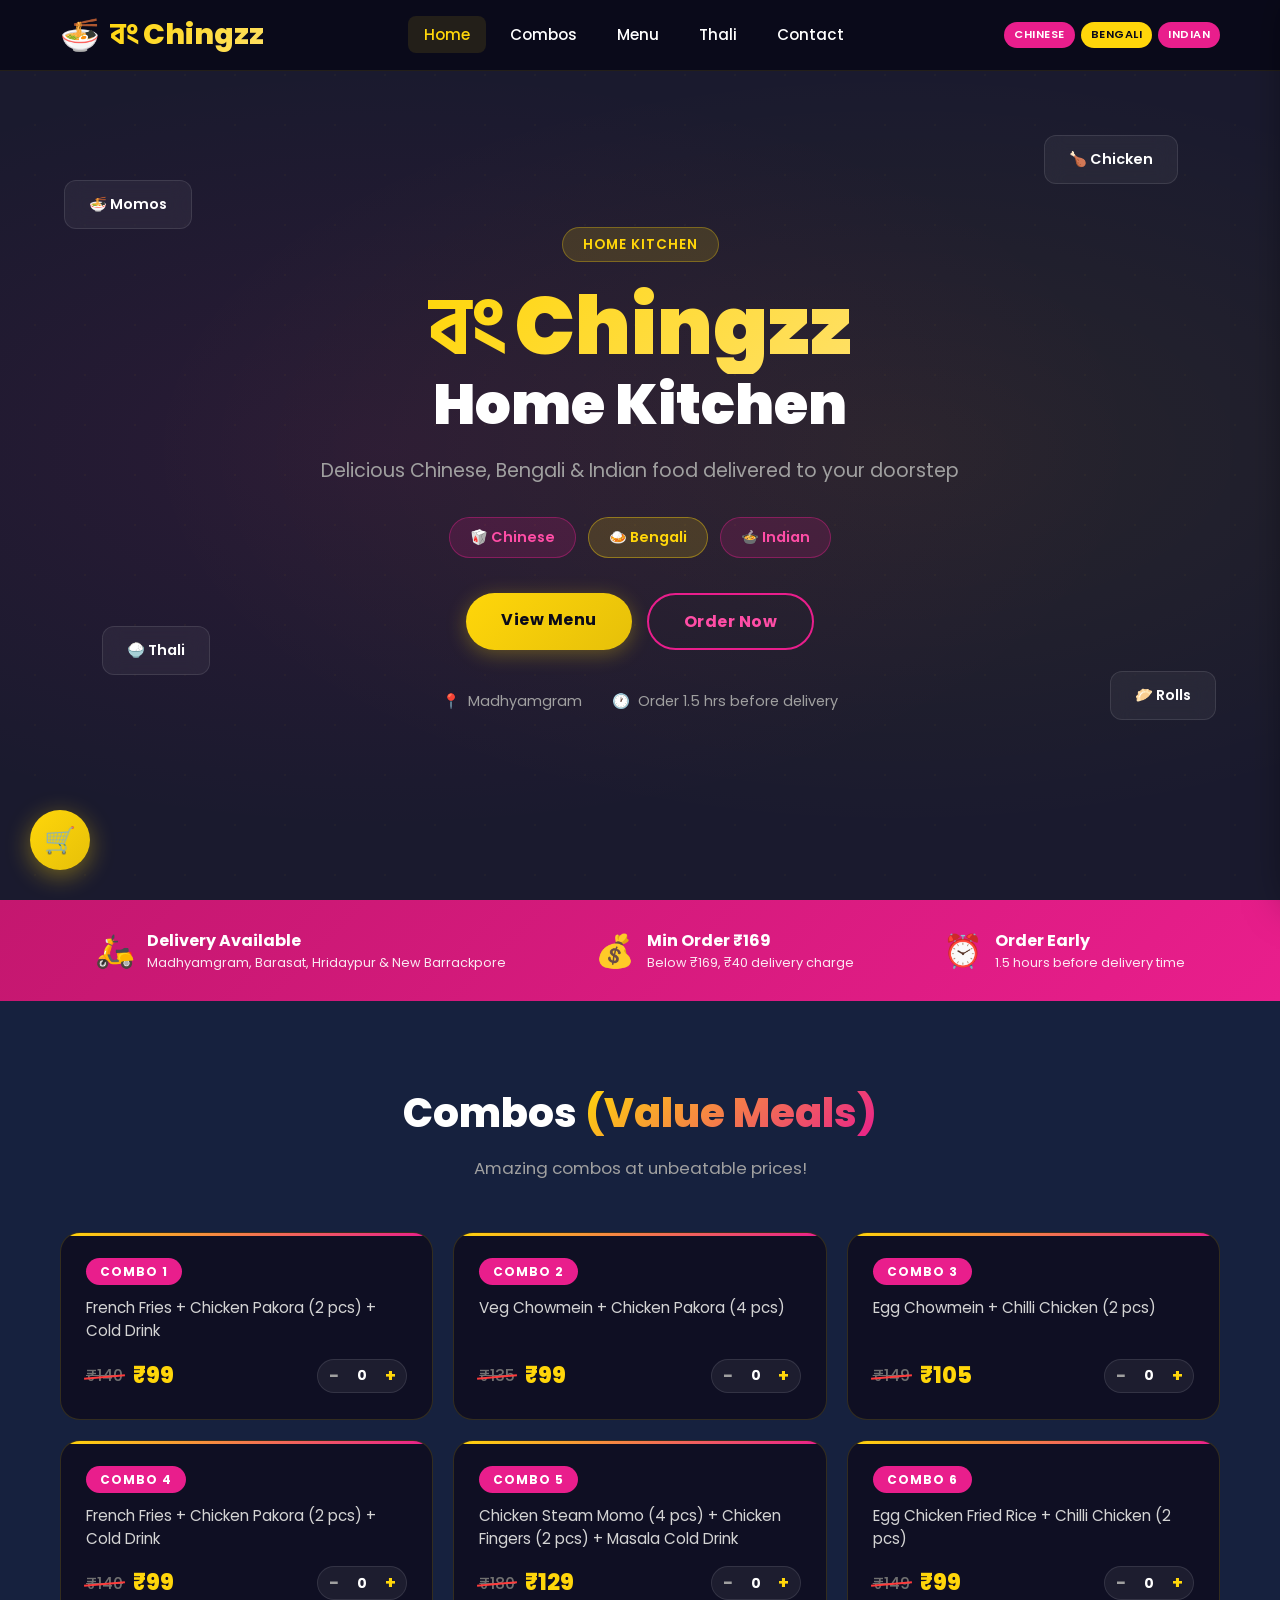
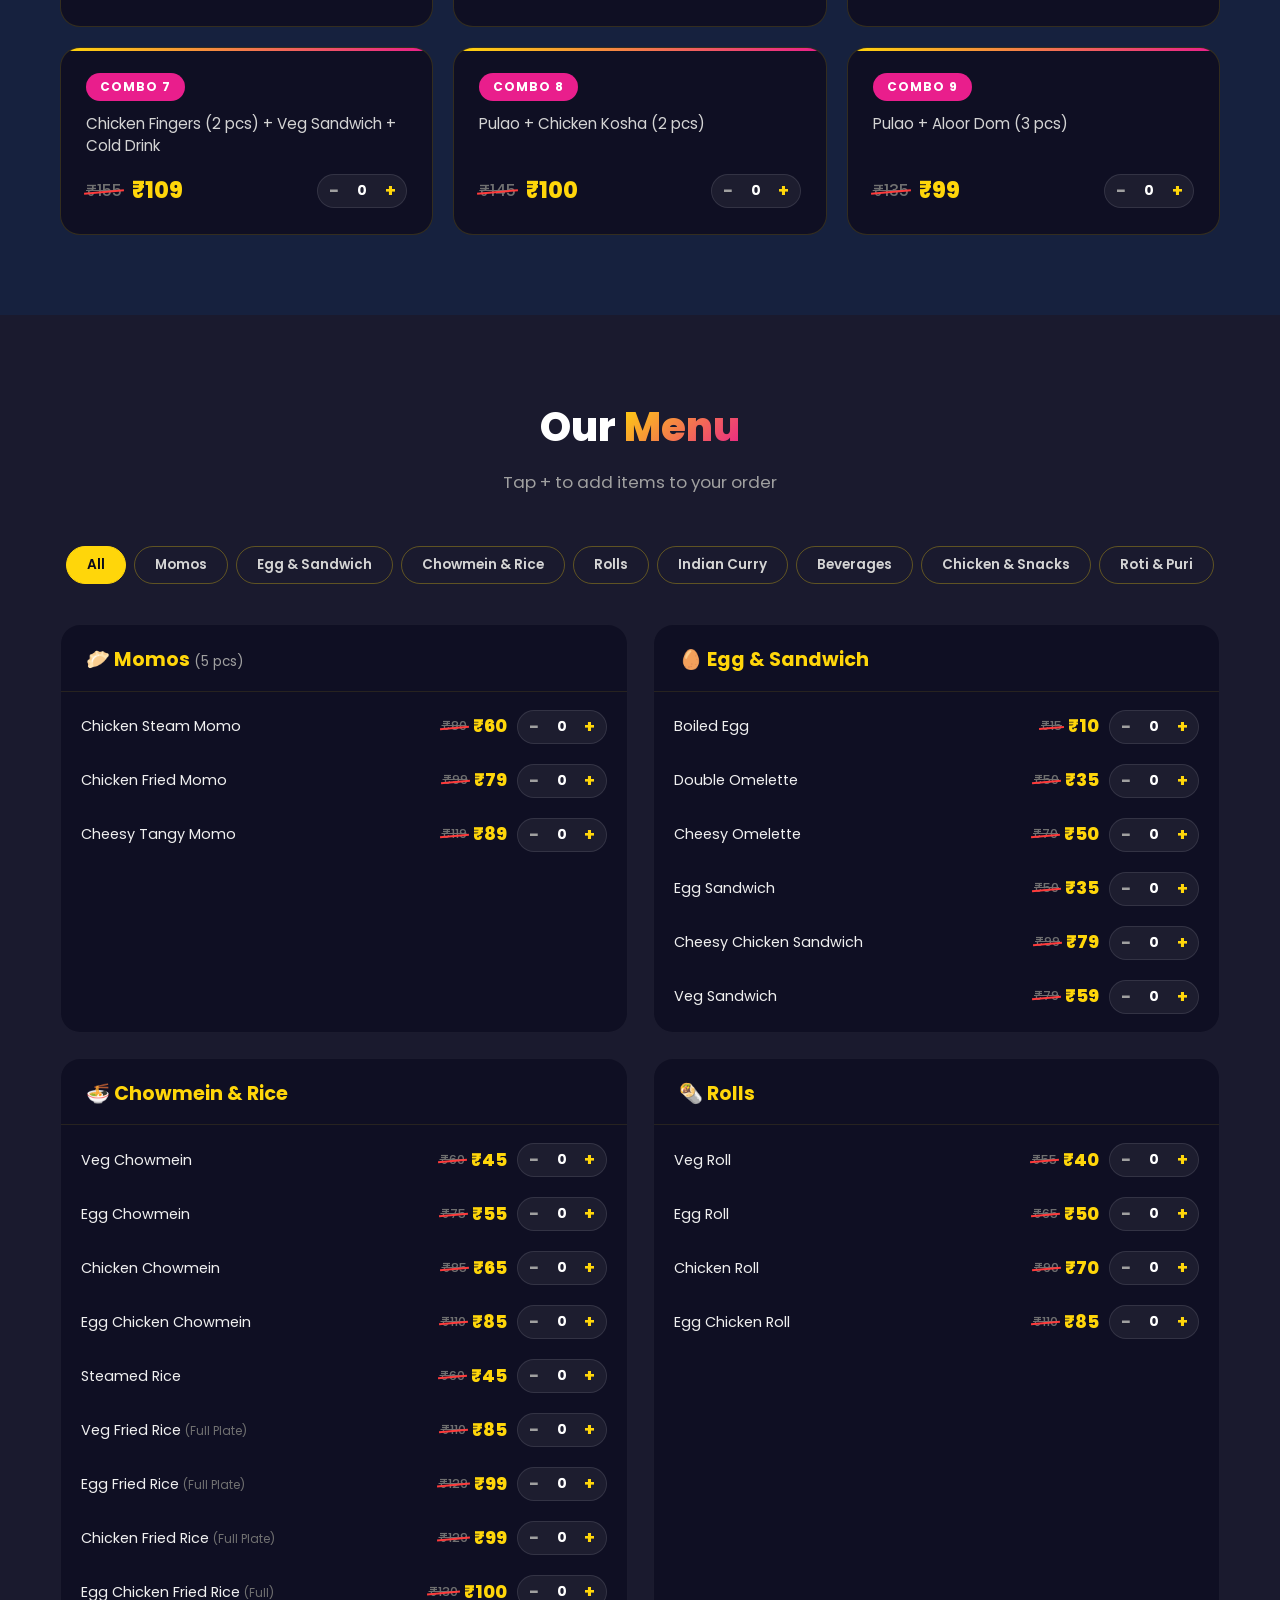
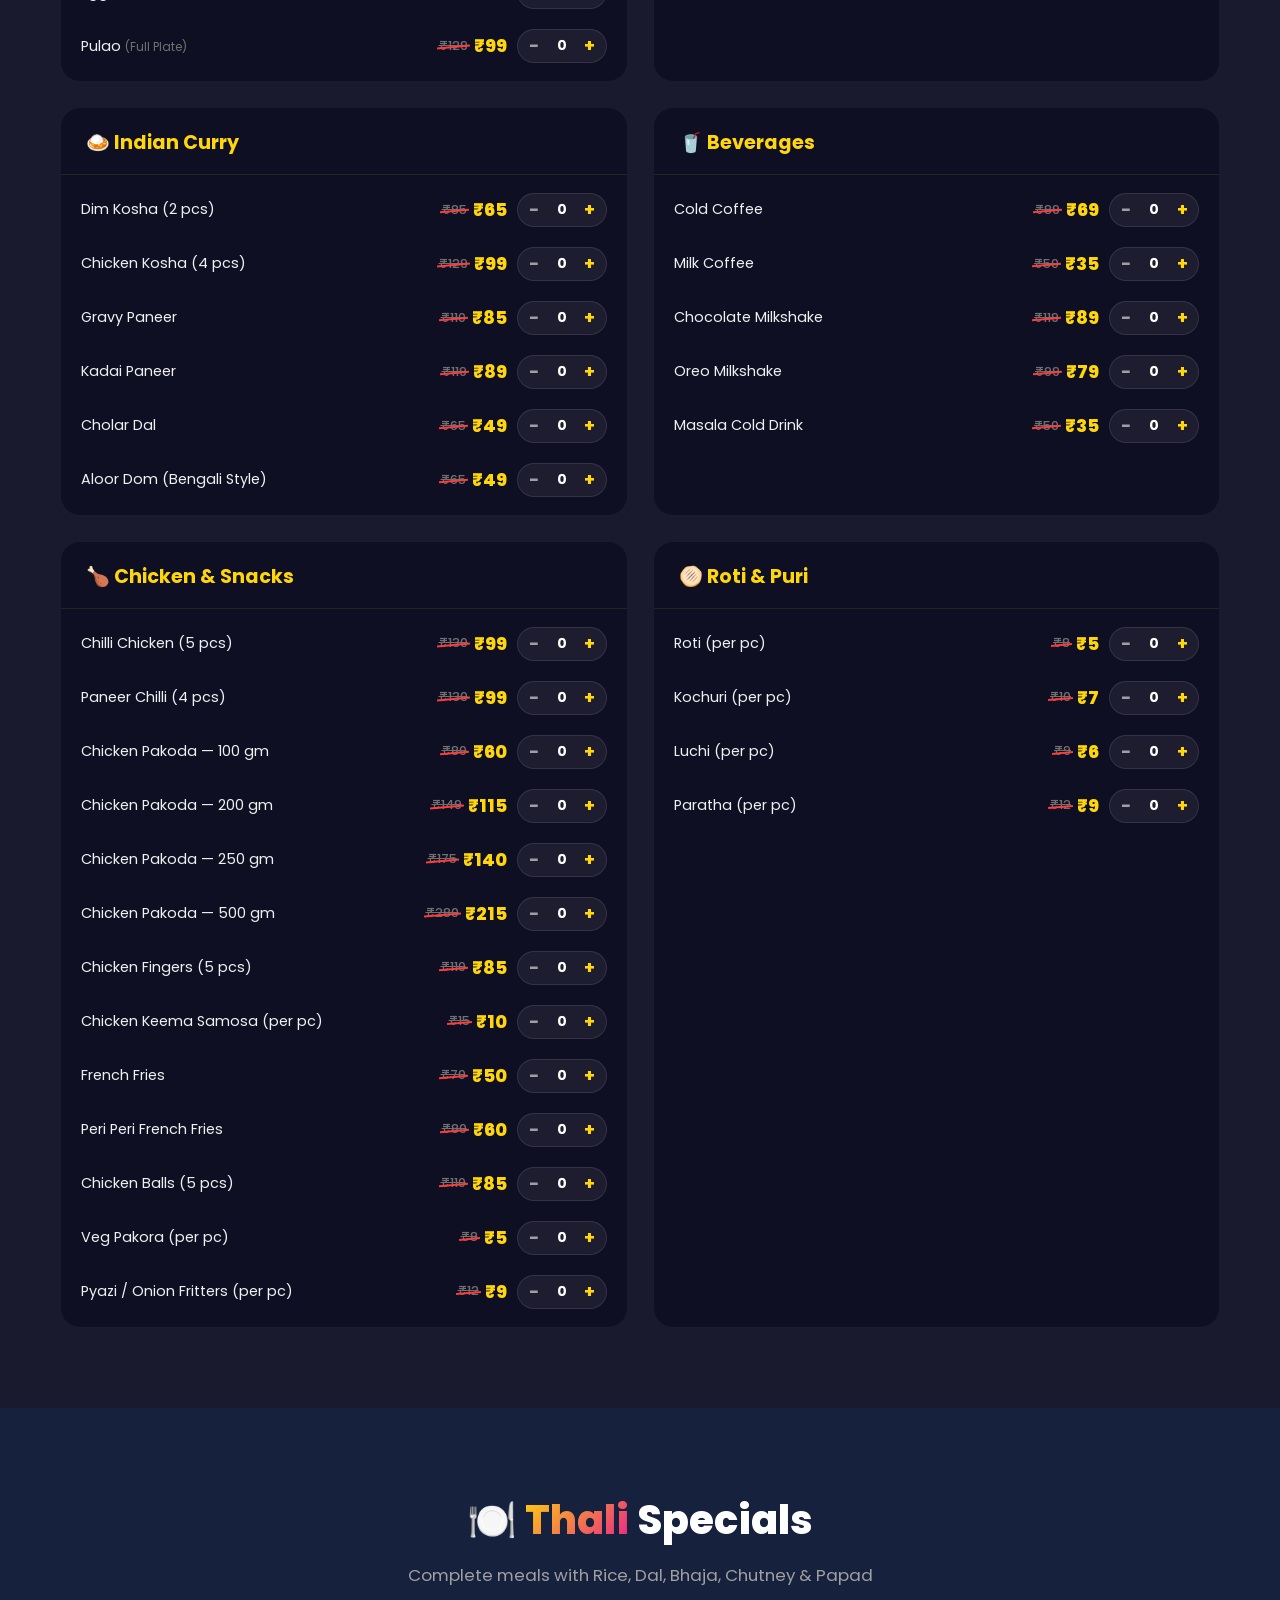
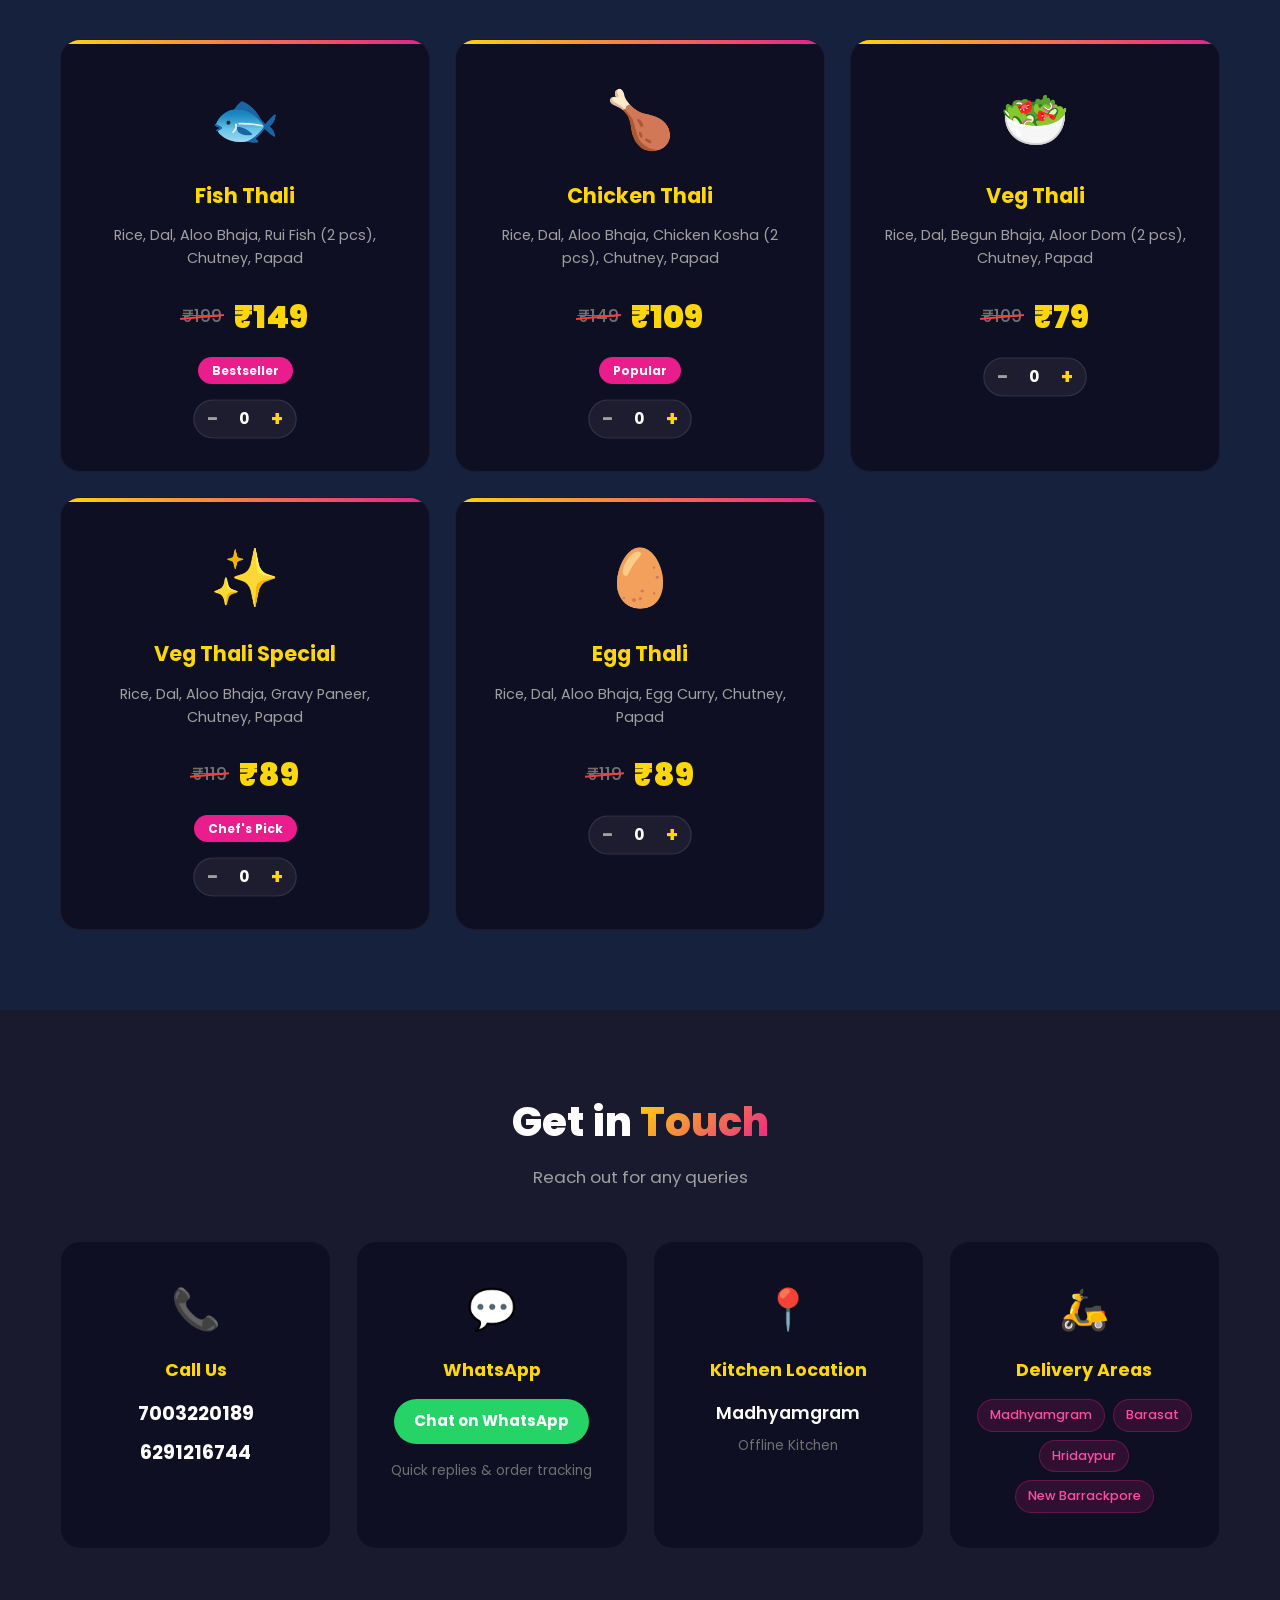
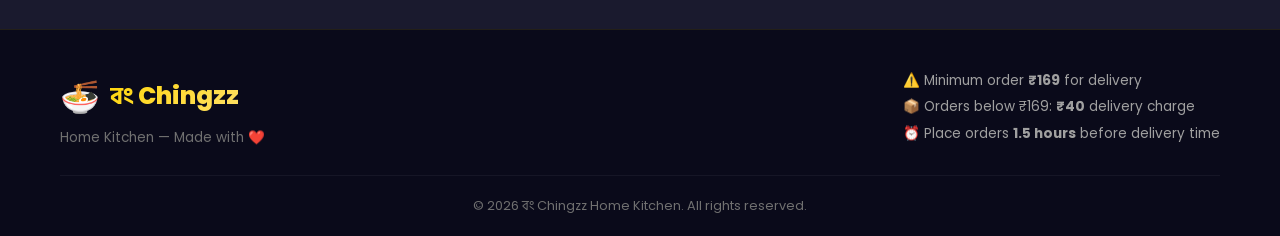
==== index.html @ 2744acc1 "Add files via upload" ====
<!DOCTYPE html>
<html lang="en">
<head>
    <meta charset="UTF-8">
    <meta name="viewport" content="width=device-width, initial-scale=1.0">
    <title>বং Chingzz - Home Kitchen | Offline Orders & Delivery</title>
    <link rel="preconnect" href="https://fonts.googleapis.com">
    <link rel="preconnect" href="https://fonts.gstatic.com" crossorigin>
    <link href="https://fonts.googleapis.com/css2?family=Hind+Siliguri:wght@600;700&family=Poppins:wght@400;500;600;700;800;900&display=swap" rel="stylesheet">
    <link rel="stylesheet" href="styles.css">
</head>
<body>

    <!-- Navigation -->
    <nav class="navbar" id="navbar">
        <div class="nav-container">
            <a href="#" class="logo">
                <span class="logo-icon">🍜</span>
                <span class="logo-text"><span class="bengali-brand">বং</span> Chingzz</span>
            </a>
            <ul class="nav-links" id="navLinks">
                <li><a href="#home">Home</a></li>
                <li><a href="#combos">Combos</a></li>
                <li><a href="#menu">Menu</a></li>
                <li><a href="#thali">Thali</a></li>
                <li><a href="#contact">Contact</a></li>
            </ul>
            <div class="nav-right">
                <div class="cuisine-tags">
                    <span class="tag tag-chinese">Chinese</span>
                    <span class="tag tag-bengali">Bengali</span>
                    <span class="tag tag-indian">Indian</span>
                </div>
                <button class="hamburger" id="hamburger" aria-label="Toggle menu">
                    <span></span>
                    <span></span>
                    <span></span>
                </button>
            </div>
        </div>
    </nav>

    <!-- Hero Section -->
    <section class="hero" id="home">
        <div class="hero-content">
            <div class="hero-badge">Home Kitchen</div>
            <h1 class="hero-title">
                <span class="hero-title-accent"><span class="bengali-brand">বং</span> Chingzz</span>
                <br>Home Kitchen
            </h1>
            <p class="hero-subtitle">Delicious Chinese, Bengali & Indian food delivered to your doorstep</p>
            <div class="hero-tags">
                <span class="cuisine-pill chinese">🥡 Chinese</span>
                <span class="cuisine-pill bengali">🍛 Bengali</span>
                <span class="cuisine-pill indian">🍲 Indian</span>
            </div>
            <div class="hero-cta">
                <a href="#menu" class="btn btn-primary">View Menu</a>
                <a href="#contact" class="btn btn-secondary">Order Now</a>
            </div>
            <div class="hero-info">
                <div class="info-item">
                    <span class="info-icon">📍</span>
                    <span>Madhyamgram</span>
                </div>
                <div class="info-item">
                    <span class="info-icon">🕐</span>
                    <span>Order 1.5 hrs before delivery</span>
                </div>
            </div>
        </div>
        <div class="hero-visual">
            <div class="floating-card card-1">🍜 Momos</div>
            <div class="floating-card card-2">🍗 Chicken</div>
            <div class="floating-card card-3">🍚 Thali</div>
            <div class="floating-card card-4">🥟 Rolls</div>
        </div>
    </section>

    <!-- Delivery Info Banner -->
    <section class="delivery-banner">
        <div class="container">
            <div class="banner-content">
                <div class="banner-item">
                    <span class="banner-icon">🛵</span>
                    <div>
                        <strong>Delivery Available</strong>
                        <p>Madhyamgram, Barasat, Hridaypur & New Barrackpore</p>
                    </div>
                </div>
                <div class="banner-item">
                    <span class="banner-icon">💰</span>
                    <div>
                        <strong>Min Order ₹169</strong>
                        <p>Below ₹169, ₹40 delivery charge</p>
                    </div>
                </div>
                <div class="banner-item">
                    <span class="banner-icon">⏰</span>
                    <div>
                        <strong>Order Early</strong>
                        <p>1.5 hours before delivery time</p>
                    </div>
                </div>
            </div>
        </div>
    </section>

    <!-- Combos Section -->
    <section class="section combos-section" id="combos">
        <div class="container">
            <h2 class="section-title">Combos <span class="title-accent">(Value Meals)</span></h2>
            <p class="section-subtitle">Amazing combos at unbeatable prices!</p>
            <div class="combos-grid">

                <div class="combo-card">
                    <span class="combo-badge">COMBO 1</span>
                    <p class="combo-desc">French Fries + Chicken Pakora (2 pcs) + Cold Drink</p>
                    <div class="combo-footer">
                        <div class="combo-price">
                            <span class="old-price">₹140</span>
                            <span class="current-price">₹99</span>
                        </div>
                        <div class="qty-control" data-item="Combo 1: Fries + Chicken Pakora + Cold Drink" data-price="99">
                            <button class="qty-btn qty-minus" aria-label="Remove">−</button>
                            <span class="qty-count">0</span>
                            <button class="qty-btn qty-plus" aria-label="Add">+</button>
                        </div>
                    </div>
                </div>

                <div class="combo-card">
                    <span class="combo-badge">COMBO 2</span>
                    <p class="combo-desc">Veg Chowmein + Chicken Pakora (4 pcs)</p>
                    <div class="combo-footer">
                        <div class="combo-price">
                            <span class="old-price">₹135</span>
                            <span class="current-price">₹99</span>
                        </div>
                        <div class="qty-control" data-item="Combo 2: Veg Chowmein + Chicken Pakora" data-price="99">
                            <button class="qty-btn qty-minus" aria-label="Remove">−</button>
                            <span class="qty-count">0</span>
                            <button class="qty-btn qty-plus" aria-label="Add">+</button>
                        </div>
                    </div>
                </div>

                <div class="combo-card">
                    <span class="combo-badge">COMBO 3</span>
                    <p class="combo-desc">Egg Chowmein + Chilli Chicken (2 pcs)</p>
                    <div class="combo-footer">
                        <div class="combo-price">
                            <span class="old-price">₹149</span>
                            <span class="current-price">₹105</span>
                        </div>
                        <div class="qty-control" data-item="Combo 3: Egg Chowmein + Chilli Chicken" data-price="105">
                            <button class="qty-btn qty-minus" aria-label="Remove">−</button>
                            <span class="qty-count">0</span>
                            <button class="qty-btn qty-plus" aria-label="Add">+</button>
                        </div>
                    </div>
                </div>

                <div class="combo-card">
                    <span class="combo-badge">COMBO 4</span>
                    <p class="combo-desc">French Fries + Chicken Pakora (2 pcs) + Cold Drink</p>
                    <div class="combo-footer">
                        <div class="combo-price">
                            <span class="old-price">₹140</span>
                            <span class="current-price">₹99</span>
                        </div>
                        <div class="qty-control" data-item="Combo 4: Fries + Chicken Pakora + Cold Drink" data-price="99">
                            <button class="qty-btn qty-minus" aria-label="Remove">−</button>
                            <span class="qty-count">0</span>
                            <button class="qty-btn qty-plus" aria-label="Add">+</button>
                        </div>
                    </div>
                </div>

                <div class="combo-card">
                    <span class="combo-badge">COMBO 5</span>
                    <p class="combo-desc">Chicken Steam Momo (4 pcs) + Chicken Fingers (2 pcs) + Masala Cold Drink</p>
                    <div class="combo-footer">
                        <div class="combo-price">
                            <span class="old-price">₹180</span>
                            <span class="current-price">₹129</span>
                        </div>
                        <div class="qty-control" data-item="Combo 5: Momo + Chicken Fingers + Masala Drink" data-price="129">
                            <button class="qty-btn qty-minus" aria-label="Remove">−</button>
                            <span class="qty-count">0</span>
                            <button class="qty-btn qty-plus" aria-label="Add">+</button>
                        </div>
                    </div>
                </div>

                <div class="combo-card">
                    <span class="combo-badge">COMBO 6</span>
                    <p class="combo-desc">Egg Chicken Fried Rice + Chilli Chicken (2 pcs)</p>
                    <div class="combo-footer">
                        <div class="combo-price">
                            <span class="old-price">₹149</span>
                            <span class="current-price">₹99</span>
                        </div>
                        <div class="qty-control" data-item="Combo 6: Egg Chicken Fried Rice + Chilli Chicken" data-price="99">
                            <button class="qty-btn qty-minus" aria-label="Remove">−</button>
                            <span class="qty-count">0</span>
                            <button class="qty-btn qty-plus" aria-label="Add">+</button>
                        </div>
                    </div>
                </div>

                <div class="combo-card">
                    <span class="combo-badge">COMBO 7</span>
                    <p class="combo-desc">Chicken Fingers (2 pcs) + Veg Sandwich + Cold Drink</p>
                    <div class="combo-footer">
                        <div class="combo-price">
                            <span class="old-price">₹155</span>
                            <span class="current-price">₹109</span>
                        </div>
                        <div class="qty-control" data-item="Combo 7: Chicken Fingers + Veg Sandwich + Cold Drink" data-price="109">
                            <button class="qty-btn qty-minus" aria-label="Remove">−</button>
                            <span class="qty-count">0</span>
                            <button class="qty-btn qty-plus" aria-label="Add">+</button>
                        </div>
                    </div>
                </div>

                <div class="combo-card">
                    <span class="combo-badge">COMBO 8</span>
                    <p class="combo-desc">Pulao + Chicken Kosha (2 pcs)</p>
                    <div class="combo-footer">
                        <div class="combo-price">
                            <span class="old-price">₹145</span>
                            <span class="current-price">₹100</span>
                        </div>
                        <div class="qty-control" data-item="Combo 8: Pulao + Chicken Kosha" data-price="100">
                            <button class="qty-btn qty-minus" aria-label="Remove">−</button>
                            <span class="qty-count">0</span>
                            <button class="qty-btn qty-plus" aria-label="Add">+</button>
                        </div>
                    </div>
                </div>

                <div class="combo-card">
                    <span class="combo-badge">COMBO 9</span>
                    <p class="combo-desc">Pulao + Aloor Dom (3 pcs)</p>
                    <div class="combo-footer">
                        <div class="combo-price">
                            <span class="old-price">₹135</span>
                            <span class="current-price">₹99</span>
                        </div>
                        <div class="qty-control" data-item="Combo 9: Pulao + Aloor Dom" data-price="99">
                            <button class="qty-btn qty-minus" aria-label="Remove">−</button>
                            <span class="qty-count">0</span>
                            <button class="qty-btn qty-plus" aria-label="Add">+</button>
                        </div>
                    </div>
                </div>

            </div>
        </div>
    </section>

    <!-- Menu Section -->
    <section class="section menu-section" id="menu">
        <div class="container">
            <h2 class="section-title">Our <span class="title-accent">Menu</span></h2>
            <p class="section-subtitle">Tap + to add items to your order</p>

            <!-- Menu Filter -->
            <div class="menu-filters">
                <button class="filter-btn active" data-filter="all">All</button>
                <button class="filter-btn" data-filter="momos">Momos</button>
                <button class="filter-btn" data-filter="egg-sandwich">Egg & Sandwich</button>
                <button class="filter-btn" data-filter="chowmein-rice">Chowmein & Rice</button>
                <button class="filter-btn" data-filter="rolls">Rolls</button>
                <button class="filter-btn" data-filter="indian-curry">Indian Curry</button>
                <button class="filter-btn" data-filter="beverages">Beverages</button>
                <button class="filter-btn" data-filter="chicken-snacks">Chicken & Snacks</button>
                <button class="filter-btn" data-filter="roti-puri">Roti & Puri</button>
            </div>

            <div class="menu-grid">

                <!-- Momos -->
                <div class="menu-category" data-category="momos">
                    <div class="category-header">
                        <h3 class="category-title">🥟 Momos <span class="category-note">(5 pcs)</span></h3>
                    </div>
                    <div class="menu-items">
                        <div class="menu-item">
                            <span class="item-name">Chicken Steam Momo</span>
                            <div class="item-right">
                                <span class="item-price"><span class="old-price">₹80</span><span class="current-price">₹60</span></span>
                                <div class="qty-control" data-item="Chicken Steam Momo (5 pcs)" data-price="60">
                                    <button class="qty-btn qty-minus">−</button>
                                    <span class="qty-count">0</span>
                                    <button class="qty-btn qty-plus">+</button>
                                </div>
                            </div>
                        </div>
                        <div class="menu-item">
                            <span class="item-name">Chicken Fried Momo</span>
                            <div class="item-right">
                                <span class="item-price"><span class="old-price">₹99</span><span class="current-price">₹79</span></span>
                                <div class="qty-control" data-item="Chicken Fried Momo (5 pcs)" data-price="79">
                                    <button class="qty-btn qty-minus">−</button>
                                    <span class="qty-count">0</span>
                                    <button class="qty-btn qty-plus">+</button>
                                </div>
                            </div>
                        </div>
                        <div class="menu-item">
                            <span class="item-name">Cheesy Tangy Momo</span>
                            <div class="item-right">
                                <span class="item-price"><span class="old-price">₹119</span><span class="current-price">₹89</span></span>
                                <div class="qty-control" data-item="Cheesy Tangy Momo (5 pcs)" data-price="89">
                                    <button class="qty-btn qty-minus">−</button>
                                    <span class="qty-count">0</span>
                                    <button class="qty-btn qty-plus">+</button>
                                </div>
                            </div>
                        </div>
                    </div>
                </div>

                <!-- Egg & Sandwich -->
                <div class="menu-category" data-category="egg-sandwich">
                    <div class="category-header">
                        <h3 class="category-title">🥚 Egg & Sandwich</h3>
                    </div>
                    <div class="menu-items">
                        <div class="menu-item">
                            <span class="item-name">Boiled Egg</span>
                            <div class="item-right">
                                <span class="item-price"><span class="old-price">₹15</span><span class="current-price">₹10</span></span>
                                <div class="qty-control" data-item="Boiled Egg" data-price="10">
                                    <button class="qty-btn qty-minus">−</button><span class="qty-count">0</span><button class="qty-btn qty-plus">+</button>
                                </div>
                            </div>
                        </div>
                        <div class="menu-item">
                            <span class="item-name">Double Omelette</span>
                            <div class="item-right">
                                <span class="item-price"><span class="old-price">₹50</span><span class="current-price">₹35</span></span>
                                <div class="qty-control" data-item="Double Omelette" data-price="35">
                                    <button class="qty-btn qty-minus">−</button><span class="qty-count">0</span><button class="qty-btn qty-plus">+</button>
                                </div>
                            </div>
                        </div>
                        <div class="menu-item">
                            <span class="item-name">Cheesy Omelette</span>
                            <div class="item-right">
                                <span class="item-price"><span class="old-price">₹70</span><span class="current-price">₹50</span></span>
                                <div class="qty-control" data-item="Cheesy Omelette" data-price="50">
                                    <button class="qty-btn qty-minus">−</button><span class="qty-count">0</span><button class="qty-btn qty-plus">+</button>
                                </div>
                            </div>
                        </div>
                        <div class="menu-item">
                            <span class="item-name">Egg Sandwich</span>
                            <div class="item-right">
                                <span class="item-price"><span class="old-price">₹50</span><span class="current-price">₹35</span></span>
                                <div class="qty-control" data-item="Egg Sandwich" data-price="35">
                                    <button class="qty-btn qty-minus">−</button><span class="qty-count">0</span><button class="qty-btn qty-plus">+</button>
                                </div>
                            </div>
                        </div>
                        <div class="menu-item">
                            <span class="item-name">Cheesy Chicken Sandwich</span>
                            <div class="item-right">
                                <span class="item-price"><span class="old-price">₹99</span><span class="current-price">₹79</span></span>
                                <div class="qty-control" data-item="Cheesy Chicken Sandwich" data-price="79">
                                    <button class="qty-btn qty-minus">−</button><span class="qty-count">0</span><button class="qty-btn qty-plus">+</button>
                                </div>
                            </div>
                        </div>
                        <div class="menu-item">
                            <span class="item-name">Veg Sandwich</span>
                            <div class="item-right">
                                <span class="item-price"><span class="old-price">₹79</span><span class="current-price">₹59</span></span>
                                <div class="qty-control" data-item="Veg Sandwich" data-price="59">
                                    <button class="qty-btn qty-minus">−</button><span class="qty-count">0</span><button class="qty-btn qty-plus">+</button>
                                </div>
                            </div>
                        </div>
                    </div>
                </div>

                <!-- Chowmein & Rice -->
                <div class="menu-category" data-category="chowmein-rice">
                    <div class="category-header">
                        <h3 class="category-title">🍜 Chowmein & Rice</h3>
                    </div>
                    <div class="menu-items">
                        <div class="menu-item">
                            <span class="item-name">Veg Chowmein</span>
                            <div class="item-right">
                                <span class="item-price"><span class="old-price">₹60</span><span class="current-price">₹45</span></span>
                                <div class="qty-control" data-item="Veg Chowmein" data-price="45">
                                    <button class="qty-btn qty-minus">−</button><span class="qty-count">0</span><button class="qty-btn qty-plus">+</button>
                                </div>
                            </div>
                        </div>
                        <div class="menu-item">
                            <span class="item-name">Egg Chowmein</span>
                            <div class="item-right">
                                <span class="item-price"><span class="old-price">₹75</span><span class="current-price">₹55</span></span>
                                <div class="qty-control" data-item="Egg Chowmein" data-price="55">
                                    <button class="qty-btn qty-minus">−</button><span class="qty-count">0</span><button class="qty-btn qty-plus">+</button>
                                </div>
                            </div>
                        </div>
                        <div class="menu-item">
                            <span class="item-name">Chicken Chowmein</span>
                            <div class="item-right">
                                <span class="item-price"><span class="old-price">₹85</span><span class="current-price">₹65</span></span>
                                <div class="qty-control" data-item="Chicken Chowmein" data-price="65">
                                    <button class="qty-btn qty-minus">−</button><span class="qty-count">0</span><button class="qty-btn qty-plus">+</button>
                                </div>
                            </div>
                        </div>
                        <div class="menu-item">
                            <span class="item-name">Egg Chicken Chowmein</span>
                            <div class="item-right">
                                <span class="item-price"><span class="old-price">₹110</span><span class="current-price">₹85</span></span>
                                <div class="qty-control" data-item="Egg Chicken Chowmein" data-price="85">
                                    <button class="qty-btn qty-minus">−</button><span class="qty-count">0</span><button class="qty-btn qty-plus">+</button>
                                </div>
                            </div>
                        </div>
                        <div class="menu-item">
                            <span class="item-name">Steamed Rice</span>
                            <div class="item-right">
                                <span class="item-price"><span class="old-price">₹60</span><span class="current-price">₹45</span></span>
                                <div class="qty-control" data-item="Steamed Rice" data-price="45">
                                    <button class="qty-btn qty-minus">−</button><span class="qty-count">0</span><button class="qty-btn qty-plus">+</button>
                                </div>
                            </div>
                        </div>
                        <div class="menu-item">
                            <span class="item-name">Veg Fried Rice <small>(Full Plate)</small></span>
                            <div class="item-right">
                                <span class="item-price"><span class="old-price">₹110</span><span class="current-price">₹85</span></span>
                                <div class="qty-control" data-item="Veg Fried Rice (Full Plate)" data-price="85">
                                    <button class="qty-btn qty-minus">−</button><span class="qty-count">0</span><button class="qty-btn qty-plus">+</button>
                                </div>
                            </div>
                        </div>
                        <div class="menu-item">
                            <span class="item-name">Egg Fried Rice <small>(Full Plate)</small></span>
                            <div class="item-right">
                                <span class="item-price"><span class="old-price">₹129</span><span class="current-price">₹99</span></span>
                                <div class="qty-control" data-item="Egg Fried Rice (Full Plate)" data-price="99">
                                    <button class="qty-btn qty-minus">−</button><span class="qty-count">0</span><button class="qty-btn qty-plus">+</button>
                                </div>
                            </div>
                        </div>
                        <div class="menu-item">
                            <span class="item-name">Chicken Fried Rice <small>(Full Plate)</small></span>
                            <div class="item-right">
                                <span class="item-price"><span class="old-price">₹129</span><span class="current-price">₹99</span></span>
                                <div class="qty-control" data-item="Chicken Fried Rice (Full Plate)" data-price="99">
                                    <button class="qty-btn qty-minus">−</button><span class="qty-count">0</span><button class="qty-btn qty-plus">+</button>
                                </div>
                            </div>
                        </div>
                        <div class="menu-item">
                            <span class="item-name">Egg Chicken Fried Rice <small>(Full)</small></span>
                            <div class="item-right">
                                <span class="item-price"><span class="old-price">₹130</span><span class="current-price">₹100</span></span>
                                <div class="qty-control" data-item="Egg Chicken Fried Rice (Full Plate)" data-price="100">
                                    <button class="qty-btn qty-minus">−</button><span class="qty-count">0</span><button class="qty-btn qty-plus">+</button>
                                </div>
                            </div>
                        </div>
                        <div class="menu-item">
                            <span class="item-name">Pulao <small>(Full Plate)</small></span>
                            <div class="item-right">
                                <span class="item-price"><span class="old-price">₹129</span><span class="current-price">₹99</span></span>
                                <div class="qty-control" data-item="Pulao (Full Plate)" data-price="99">
                                    <button class="qty-btn qty-minus">−</button><span class="qty-count">0</span><button class="qty-btn qty-plus">+</button>
                                </div>
                            </div>
                        </div>
                    </div>
                </div>

                <!-- Rolls -->
                <div class="menu-category" data-category="rolls">
                    <div class="category-header">
                        <h3 class="category-title">🌯 Rolls</h3>
                    </div>
                    <div class="menu-items">
                        <div class="menu-item">
                            <span class="item-name">Veg Roll</span>
                            <div class="item-right">
                                <span class="item-price"><span class="old-price">₹55</span><span class="current-price">₹40</span></span>
                                <div class="qty-control" data-item="Veg Roll" data-price="40">
                                    <button class="qty-btn qty-minus">−</button><span class="qty-count">0</span><button class="qty-btn qty-plus">+</button>
                                </div>
                            </div>
                        </div>
                        <div class="menu-item">
                            <span class="item-name">Egg Roll</span>
                            <div class="item-right">
                                <span class="item-price"><span class="old-price">₹65</span><span class="current-price">₹50</span></span>
                                <div class="qty-control" data-item="Egg Roll" data-price="50">
                                    <button class="qty-btn qty-minus">−</button><span class="qty-count">0</span><button class="qty-btn qty-plus">+</button>
                                </div>
                            </div>
                        </div>
                        <div class="menu-item">
                            <span class="item-name">Chicken Roll</span>
                            <div class="item-right">
                                <span class="item-price"><span class="old-price">₹90</span><span class="current-price">₹70</span></span>
                                <div class="qty-control" data-item="Chicken Roll" data-price="70">
                                    <button class="qty-btn qty-minus">−</button><span class="qty-count">0</span><button class="qty-btn qty-plus">+</button>
                                </div>
                            </div>
                        </div>
                        <div class="menu-item">
                            <span class="item-name">Egg Chicken Roll</span>
                            <div class="item-right">
                                <span class="item-price"><span class="old-price">₹110</span><span class="current-price">₹85</span></span>
                                <div class="qty-control" data-item="Egg Chicken Roll" data-price="85">
                                    <button class="qty-btn qty-minus">−</button><span class="qty-count">0</span><button class="qty-btn qty-plus">+</button>
                                </div>
                            </div>
                        </div>
                    </div>
                </div>

                <!-- Indian Curry -->
                <div class="menu-category" data-category="indian-curry">
                    <div class="category-header">
                        <h3 class="category-title">🍛 Indian Curry</h3>
                    </div>
                    <div class="menu-items">
                        <div class="menu-item">
                            <span class="item-name">Dim Kosha (2 pcs)</span>
                            <div class="item-right">
                                <span class="item-price"><span class="old-price">₹85</span><span class="current-price">₹65</span></span>
                                <div class="qty-control" data-item="Dim Kosha (2 pcs)" data-price="65">
                                    <button class="qty-btn qty-minus">−</button><span class="qty-count">0</span><button class="qty-btn qty-plus">+</button>
                                </div>
                            </div>
                        </div>
                        <div class="menu-item">
                            <span class="item-name">Chicken Kosha (4 pcs)</span>
                            <div class="item-right">
                                <span class="item-price"><span class="old-price">₹129</span><span class="current-price">₹99</span></span>
                                <div class="qty-control" data-item="Chicken Kosha (4 pcs)" data-price="99">
                                    <button class="qty-btn qty-minus">−</button><span class="qty-count">0</span><button class="qty-btn qty-plus">+</button>
                                </div>
                            </div>
                        </div>
                        <div class="menu-item">
                            <span class="item-name">Gravy Paneer</span>
                            <div class="item-right">
                                <span class="item-price"><span class="old-price">₹110</span><span class="current-price">₹85</span></span>
                                <div class="qty-control" data-item="Gravy Paneer" data-price="85">
                                    <button class="qty-btn qty-minus">−</button><span class="qty-count">0</span><button class="qty-btn qty-plus">+</button>
                                </div>
                            </div>
                        </div>
                        <div class="menu-item">
                            <span class="item-name">Kadai Paneer</span>
                            <div class="item-right">
                                <span class="item-price"><span class="old-price">₹119</span><span class="current-price">₹89</span></span>
                                <div class="qty-control" data-item="Kadai Paneer" data-price="89">
                                    <button class="qty-btn qty-minus">−</button><span class="qty-count">0</span><button class="qty-btn qty-plus">+</button>
                                </div>
                            </div>
                        </div>
                        <div class="menu-item">
                            <span class="item-name">Cholar Dal</span>
                            <div class="item-right">
                                <span class="item-price"><span class="old-price">₹65</span><span class="current-price">₹49</span></span>
                                <div class="qty-control" data-item="Cholar Dal" data-price="49">
                                    <button class="qty-btn qty-minus">−</button><span class="qty-count">0</span><button class="qty-btn qty-plus">+</button>
                                </div>
                            </div>
                        </div>
                        <div class="menu-item">
                            <span class="item-name">Aloor Dom (Bengali Style)</span>
                            <div class="item-right">
                                <span class="item-price"><span class="old-price">₹65</span><span class="current-price">₹49</span></span>
                                <div class="qty-control" data-item="Aloor Dom (Bengali Style)" data-price="49">
                                    <button class="qty-btn qty-minus">−</button><span class="qty-count">0</span><button class="qty-btn qty-plus">+</button>
                                </div>
                            </div>
                        </div>
                    </div>
                </div>

                <!-- Beverages -->
                <div class="menu-category" data-category="beverages">
                    <div class="category-header">
                        <h3 class="category-title">🥤 Beverages</h3>
                    </div>
                    <div class="menu-items">
                        <div class="menu-item">
                            <span class="item-name">Cold Coffee</span>
                            <div class="item-right">
                                <span class="item-price"><span class="old-price">₹89</span><span class="current-price">₹69</span></span>
                                <div class="qty-control" data-item="Cold Coffee" data-price="69">
                                    <button class="qty-btn qty-minus">−</button><span class="qty-count">0</span><button class="qty-btn qty-plus">+</button>
                                </div>
                            </div>
                        </div>
                        <div class="menu-item">
                            <span class="item-name">Milk Coffee</span>
                            <div class="item-right">
                                <span class="item-price"><span class="old-price">₹50</span><span class="current-price">₹35</span></span>
                                <div class="qty-control" data-item="Milk Coffee" data-price="35">
                                    <button class="qty-btn qty-minus">−</button><span class="qty-count">0</span><button class="qty-btn qty-plus">+</button>
                                </div>
                            </div>
                        </div>
                        <div class="menu-item">
                            <span class="item-name">Chocolate Milkshake</span>
                            <div class="item-right">
                                <span class="item-price"><span class="old-price">₹119</span><span class="current-price">₹89</span></span>
                                <div class="qty-control" data-item="Chocolate Milkshake" data-price="89">
                                    <button class="qty-btn qty-minus">−</button><span class="qty-count">0</span><button class="qty-btn qty-plus">+</button>
                                </div>
                            </div>
                        </div>
                        <div class="menu-item">
                            <span class="item-name">Oreo Milkshake</span>
                            <div class="item-right">
                                <span class="item-price"><span class="old-price">₹99</span><span class="current-price">₹79</span></span>
                                <div class="qty-control" data-item="Oreo Milkshake" data-price="79">
                                    <button class="qty-btn qty-minus">−</button><span class="qty-count">0</span><button class="qty-btn qty-plus">+</button>
                                </div>
                            </div>
                        </div>
                        <div class="menu-item">
                            <span class="item-name">Masala Cold Drink</span>
                            <div class="item-right">
                                <span class="item-price"><span class="old-price">₹50</span><span class="current-price">₹35</span></span>
                                <div class="qty-control" data-item="Masala Cold Drink" data-price="35">
                                    <button class="qty-btn qty-minus">−</button><span class="qty-count">0</span><button class="qty-btn qty-plus">+</button>
                                </div>
                            </div>
                        </div>
                    </div>
                </div>

                <!-- Chicken & Snacks -->
                <div class="menu-category" data-category="chicken-snacks">
                    <div class="category-header">
                        <h3 class="category-title">🍗 Chicken & Snacks</h3>
                    </div>
                    <div class="menu-items">
                        <div class="menu-item">
                            <span class="item-name">Chilli Chicken (5 pcs)</span>
                            <div class="item-right">
                                <span class="item-price"><span class="old-price">₹130</span><span class="current-price">₹99</span></span>
                                <div class="qty-control" data-item="Chilli Chicken (5 pcs)" data-price="99">
                                    <button class="qty-btn qty-minus">−</button><span class="qty-count">0</span><button class="qty-btn qty-plus">+</button>
                                </div>
                            </div>
                        </div>
                        <div class="menu-item">
                            <span class="item-name">Paneer Chilli (4 pcs)</span>
                            <div class="item-right">
                                <span class="item-price"><span class="old-price">₹130</span><span class="current-price">₹99</span></span>
                                <div class="qty-control" data-item="Paneer Chilli (4 pcs)" data-price="99">
                                    <button class="qty-btn qty-minus">−</button><span class="qty-count">0</span><button class="qty-btn qty-plus">+</button>
                                </div>
                            </div>
                        </div>
                        <div class="menu-item">
                            <span class="item-name">Chicken Pakoda — 100 gm</span>
                            <div class="item-right">
                                <span class="item-price"><span class="old-price">₹80</span><span class="current-price">₹60</span></span>
                                <div class="qty-control" data-item="Chicken Pakoda (100 gm)" data-price="60">
                                    <button class="qty-btn qty-minus">−</button><span class="qty-count">0</span><button class="qty-btn qty-plus">+</button>
                                </div>
                            </div>
                        </div>
                        <div class="menu-item">
                            <span class="item-name">Chicken Pakoda — 200 gm</span>
                            <div class="item-right">
                                <span class="item-price"><span class="old-price">₹149</span><span class="current-price">₹115</span></span>
                                <div class="qty-control" data-item="Chicken Pakoda (200 gm)" data-price="115">
                                    <button class="qty-btn qty-minus">−</button><span class="qty-count">0</span><button class="qty-btn qty-plus">+</button>
                                </div>
                            </div>
                        </div>
                        <div class="menu-item">
                            <span class="item-name">Chicken Pakoda — 250 gm</span>
                            <div class="item-right">
                                <span class="item-price"><span class="old-price">₹175</span><span class="current-price">₹140</span></span>
                                <div class="qty-control" data-item="Chicken Pakoda (250 gm)" data-price="140">
                                    <button class="qty-btn qty-minus">−</button><span class="qty-count">0</span><button class="qty-btn qty-plus">+</button>
                                </div>
                            </div>
                        </div>
                        <div class="menu-item">
                            <span class="item-name">Chicken Pakoda — 500 gm</span>
                            <div class="item-right">
                                <span class="item-price"><span class="old-price">₹280</span><span class="current-price">₹215</span></span>
                                <div class="qty-control" data-item="Chicken Pakoda (500 gm)" data-price="215">
                                    <button class="qty-btn qty-minus">−</button><span class="qty-count">0</span><button class="qty-btn qty-plus">+</button>
                                </div>
                            </div>
                        </div>
                        <div class="menu-item">
                            <span class="item-name">Chicken Fingers (5 pcs)</span>
                            <div class="item-right">
                                <span class="item-price"><span class="old-price">₹110</span><span class="current-price">₹85</span></span>
                                <div class="qty-control" data-item="Chicken Fingers (5 pcs)" data-price="85">
                                    <button class="qty-btn qty-minus">−</button><span class="qty-count">0</span><button class="qty-btn qty-plus">+</button>
                                </div>
                            </div>
                        </div>
                        <div class="menu-item">
                            <span class="item-name">Chicken Keema Samosa (per pc)</span>
                            <div class="item-right">
                                <span class="item-price"><span class="old-price">₹15</span><span class="current-price">₹10</span></span>
                                <div class="qty-control" data-item="Chicken Keema Samosa" data-price="10">
                                    <button class="qty-btn qty-minus">−</button><span class="qty-count">0</span><button class="qty-btn qty-plus">+</button>
                                </div>
                            </div>
                        </div>
                        <div class="menu-item">
                            <span class="item-name">French Fries</span>
                            <div class="item-right">
                                <span class="item-price"><span class="old-price">₹70</span><span class="current-price">₹50</span></span>
                                <div class="qty-control" data-item="French Fries" data-price="50">
                                    <button class="qty-btn qty-minus">−</button><span class="qty-count">0</span><button class="qty-btn qty-plus">+</button>
                                </div>
                            </div>
                        </div>
                        <div class="menu-item">
                            <span class="item-name">Peri Peri French Fries</span>
                            <div class="item-right">
                                <span class="item-price"><span class="old-price">₹80</span><span class="current-price">₹60</span></span>
                                <div class="qty-control" data-item="Peri Peri French Fries" data-price="60">
                                    <button class="qty-btn qty-minus">−</button><span class="qty-count">0</span><button class="qty-btn qty-plus">+</button>
                                </div>
                            </div>
                        </div>
                        <div class="menu-item">
                            <span class="item-name">Chicken Balls (5 pcs)</span>
                            <div class="item-right">
                                <span class="item-price"><span class="old-price">₹110</span><span class="current-price">₹85</span></span>
                                <div class="qty-control" data-item="Chicken Balls (5 pcs)" data-price="85">
                                    <button class="qty-btn qty-minus">−</button><span class="qty-count">0</span><button class="qty-btn qty-plus">+</button>
                                </div>
                            </div>
                        </div>
                        <div class="menu-item">
                            <span class="item-name">Veg Pakora (per pc)</span>
                            <div class="item-right">
                                <span class="item-price"><span class="old-price">₹8</span><span class="current-price">₹5</span></span>
                                <div class="qty-control" data-item="Veg Pakora" data-price="5">
                                    <button class="qty-btn qty-minus">−</button><span class="qty-count">0</span><button class="qty-btn qty-plus">+</button>
                                </div>
                            </div>
                        </div>
                        <div class="menu-item">
                            <span class="item-name">Pyazi / Onion Fritters (per pc)</span>
                            <div class="item-right">
                                <span class="item-price"><span class="old-price">₹12</span><span class="current-price">₹9</span></span>
                                <div class="qty-control" data-item="Pyazi / Onion Fritters" data-price="9">
                                    <button class="qty-btn qty-minus">−</button><span class="qty-count">0</span><button class="qty-btn qty-plus">+</button>
                                </div>
                            </div>
                        </div>
                    </div>
                </div>

                <!-- Roti & Puri -->
                <div class="menu-category" data-category="roti-puri">
                    <div class="category-header">
                        <h3 class="category-title">🫓 Roti & Puri</h3>
                    </div>
                    <div class="menu-items">
                        <div class="menu-item">
                            <span class="item-name">Roti (per pc)</span>
                            <div class="item-right">
                                <span class="item-price"><span class="old-price">₹8</span><span class="current-price">₹5</span></span>
                                <div class="qty-control" data-item="Roti" data-price="5">
                                    <button class="qty-btn qty-minus">−</button><span class="qty-count">0</span><button class="qty-btn qty-plus">+</button>
                                </div>
                            </div>
                        </div>
                        <div class="menu-item">
                            <span class="item-name">Kochuri (per pc)</span>
                            <div class="item-right">
                                <span class="item-price"><span class="old-price">₹10</span><span class="current-price">₹7</span></span>
                                <div class="qty-control" data-item="Kochuri" data-price="7">
                                    <button class="qty-btn qty-minus">−</button><span class="qty-count">0</span><button class="qty-btn qty-plus">+</button>
                                </div>
                            </div>
                        </div>
                        <div class="menu-item">
                            <span class="item-name">Luchi (per pc)</span>
                            <div class="item-right">
                                <span class="item-price"><span class="old-price">₹9</span><span class="current-price">₹6</span></span>
                                <div class="qty-control" data-item="Luchi" data-price="6">
                                    <button class="qty-btn qty-minus">−</button><span class="qty-count">0</span><button class="qty-btn qty-plus">+</button>
                                </div>
                            </div>
                        </div>
                        <div class="menu-item">
                            <span class="item-name">Paratha (per pc)</span>
                            <div class="item-right">
                                <span class="item-price"><span class="old-price">₹12</span><span class="current-price">₹9</span></span>
                                <div class="qty-control" data-item="Paratha" data-price="9">
                                    <button class="qty-btn qty-minus">−</button><span class="qty-count">0</span><button class="qty-btn qty-plus">+</button>
                                </div>
                            </div>
                        </div>
                    </div>
                </div>

            </div>
        </div>
    </section>

    <!-- Thali Section -->
    <section class="section thali-section" id="thali">
        <div class="container">
            <h2 class="section-title">🍽️ <span class="title-accent">Thali</span> Specials</h2>
            <p class="section-subtitle">Complete meals with Rice, Dal, Bhaja, Chutney & Papad</p>
            <div class="thali-grid">

                <div class="thali-card">
                    <div class="thali-icon">🐟</div>
                    <h3 class="thali-name">Fish Thali</h3>
                    <p class="thali-desc">Rice, Dal, Aloo Bhaja, Rui Fish (2 pcs), Chutney, Papad</p>
                    <div class="thali-price">
                        <span class="old-price">₹199</span>
                        <span class="current-price">₹149</span>
                    </div>
                    <span class="thali-tag">Bestseller</span>
                    <div class="thali-add">
                        <div class="qty-control" data-item="Fish Thali" data-price="149">
                            <button class="qty-btn qty-minus">−</button>
                            <span class="qty-count">0</span>
                            <button class="qty-btn qty-plus">+</button>
                        </div>
                    </div>
                </div>

                <div class="thali-card">
                    <div class="thali-icon">🍗</div>
                    <h3 class="thali-name">Chicken Thali</h3>
                    <p class="thali-desc">Rice, Dal, Aloo Bhaja, Chicken Kosha (2 pcs), Chutney, Papad</p>
                    <div class="thali-price">
                        <span class="old-price">₹149</span>
                        <span class="current-price">₹109</span>
                    </div>
                    <span class="thali-tag">Popular</span>
                    <div class="thali-add">
                        <div class="qty-control" data-item="Chicken Thali" data-price="109">
                            <button class="qty-btn qty-minus">−</button>
                            <span class="qty-count">0</span>
                            <button class="qty-btn qty-plus">+</button>
                        </div>
                    </div>
                </div>

                <div class="thali-card">
                    <div class="thali-icon">🥗</div>
                    <h3 class="thali-name">Veg Thali</h3>
                    <p class="thali-desc">Rice, Dal, Begun Bhaja, Aloor Dom (2 pcs), Chutney, Papad</p>
                    <div class="thali-price">
                        <span class="old-price">₹109</span>
                        <span class="current-price">₹79</span>
                    </div>
                    <div class="thali-add">
                        <div class="qty-control" data-item="Veg Thali" data-price="79">
                            <button class="qty-btn qty-minus">−</button>
                            <span class="qty-count">0</span>
                            <button class="qty-btn qty-plus">+</button>
                        </div>
                    </div>
                </div>

                <div class="thali-card">
                    <div class="thali-icon">✨</div>
                    <h3 class="thali-name">Veg Thali Special</h3>
                    <p class="thali-desc">Rice, Dal, Aloo Bhaja, Gravy Paneer, Chutney, Papad</p>
                    <div class="thali-price">
                        <span class="old-price">₹119</span>
                        <span class="current-price">₹89</span>
                    </div>
                    <span class="thali-tag">Chef's Pick</span>
                    <div class="thali-add">
                        <div class="qty-control" data-item="Veg Thali Special" data-price="89">
                            <button class="qty-btn qty-minus">−</button>
                            <span class="qty-count">0</span>
                            <button class="qty-btn qty-plus">+</button>
                        </div>
                    </div>
                </div>

                <div class="thali-card">
                    <div class="thali-icon">🥚</div>
                    <h3 class="thali-name">Egg Thali</h3>
                    <p class="thali-desc">Rice, Dal, Aloo Bhaja, Egg Curry, Chutney, Papad</p>
                    <div class="thali-price">
                        <span class="old-price">₹119</span>
                        <span class="current-price">₹89</span>
                    </div>
                    <div class="thali-add">
                        <div class="qty-control" data-item="Egg Thali" data-price="89">
                            <button class="qty-btn qty-minus">−</button>
                            <span class="qty-count">0</span>
                            <button class="qty-btn qty-plus">+</button>
                        </div>
                    </div>
                </div>

            </div>
        </div>
    </section>

    <!-- Contact Section -->
    <section class="section contact-section" id="contact">
        <div class="container">
            <h2 class="section-title">Get in <span class="title-accent">Touch</span></h2>
            <p class="section-subtitle">Reach out for any queries</p>
            <div class="contact-grid">
                <div class="contact-card">
                    <div class="contact-icon">📞</div>
                    <h3>Call Us</h3>
                    <a href="tel:7003220189" class="contact-number">7003220189</a>
                    <a href="tel:6291216744" class="contact-number">6291216744</a>
                </div>
                <div class="contact-card">
                    <div class="contact-icon">💬</div>
                    <h3>WhatsApp</h3>
                    <a href="https://wa.me/917003220189" class="contact-number whatsapp" target="_blank" rel="noopener">Chat on WhatsApp</a>
                    <p class="contact-note">Quick replies & order tracking</p>
                </div>
                <div class="contact-card">
                    <div class="contact-icon">📍</div>
                    <h3>Kitchen Location</h3>
                    <p class="contact-address">Madhyamgram</p>
                    <p class="contact-note">Offline Kitchen</p>
                </div>
                <div class="contact-card">
                    <div class="contact-icon">🛵</div>
                    <h3>Delivery Areas</h3>
                    <div class="delivery-areas">
                        <span class="area-tag">Madhyamgram</span>
                        <span class="area-tag">Barasat</span>
                        <span class="area-tag">Hridaypur</span>
                        <span class="area-tag">New Barrackpore</span>
                    </div>
                </div>
            </div>
        </div>
    </section>

    <!-- Footer -->
    <footer class="footer">
        <div class="container">
            <div class="footer-content">
                <div class="footer-brand">
                    <span class="logo-icon">🍜</span>
                    <span class="logo-text"><span class="bengali-brand">বং</span> Chingzz</span>
                    <p>Home Kitchen — Made with ❤️</p>
                </div>
                <div class="footer-info">
                    <p>⚠️ Minimum order <strong>₹169</strong> for delivery</p>
                    <p>📦 Orders below ₹169: <strong>₹40</strong> delivery charge</p>
                    <p>⏰ Place orders <strong>1.5 hours</strong> before delivery time</p>
                </div>
            </div>
            <div class="footer-bottom">
                <p>&copy; 2026 বং Chingzz Home Kitchen. All rights reserved.</p>
            </div>
        </div>
    </footer>

    <!-- ===== Floating Cart Button ===== -->
    <button class="cart-fab" id="cartFab" aria-label="Open cart">
        <span class="cart-fab-icon">🛒</span>
        <span class="cart-fab-badge" id="cartBadge">0</span>
    </button>

    <!-- ===== Cart Drawer ===== -->
    <div class="cart-overlay" id="cartOverlay"></div>
    <aside class="cart-drawer" id="cartDrawer">
        <div class="cart-header">
            <h2>🛒 Your Order</h2>
            <button class="cart-close" id="cartClose" aria-label="Close cart">&times;</button>
        </div>

        <div class="cart-body" id="cartBody">
            <div class="cart-empty" id="cartEmpty">
                <span class="cart-empty-icon">🍽️</span>
                <p>Your cart is empty</p>
                <small>Add items from the menu to get started!</small>
            </div>
            <div class="cart-items" id="cartItems"></div>
        </div>

        <div class="cart-footer" id="cartFooter">
            <div class="cart-summary">
                <div class="cart-summary-row">
                    <span>Subtotal</span>
                    <span id="cartSubtotal">₹0</span>
                </div>
                <div class="cart-summary-row cart-delivery-row" id="cartDeliveryRow" style="display:none;">
                    <span>Delivery Charge</span>
                    <span id="cartDelivery">₹40</span>
                </div>
                <div class="cart-summary-row cart-total-row">
                    <span>Total</span>
                    <span id="cartTotal">₹0</span>
                </div>
                <p class="cart-min-note" id="cartMinNote"></p>
            </div>

            <div class="cart-customer">
                <input type="text" id="customerName" class="cart-input" placeholder="Your Name *" required>
                <input type="text" id="customerAddress" class="cart-input" placeholder="Delivery Address *" required>
            </div>

            <button class="cart-order-btn" id="orderBtn">
                <span class="cart-order-icon">💬</span>
                Order via WhatsApp
            </button>
        </div>
    </aside>

    <!-- Back to Top -->
    <button class="back-to-top" id="backToTop" aria-label="Back to top">↑</button>

    <!-- Toast -->
    <div class="toast" id="toast"></div>

    <script src="script.js"></script>
</body>
</html>
---- styles.css ----
/* ===== CSS Variables & Reset ===== */
:root {
    --bg-primary: #1a1a2e;
    --bg-secondary: #16213e;
    --bg-card: #0f0f23;
    --bg-dark: #0a0a1a;
    --yellow: #ffd60a;
    --yellow-light: #ffe066;
    --yellow-dark: #e6c009;
    --pink: #e91e8c;
    --pink-light: #ff4da6;
    --pink-dark: #c4176f;
    --red: #ff3b3b;
    --green: #25d366;
    --white: #ffffff;
    --gray-100: #f0f0f0;
    --gray-200: #d4d4d4;
    --gray-300: #a0a0a0;
    --gray-400: #707070;
    --font-main: 'Poppins', 'Hind Siliguri', sans-serif;
    --radius: 12px;
    --radius-lg: 20px;
    --shadow: 0 4px 20px rgba(0, 0, 0, 0.3);
    --shadow-lg: 0 8px 40px rgba(0, 0, 0, 0.4);
    --transition: all 0.3s ease;
}

*, *::before, *::after {
    margin: 0;
    padding: 0;
    box-sizing: border-box;
}

html {
    scroll-behavior: smooth;
    scroll-padding-top: 80px;
}

body {
    font-family: var(--font-main);
    background: var(--bg-primary);
    color: var(--white);
    line-height: 1.6;
    overflow-x: hidden;
}

a { text-decoration: none; color: inherit; }

.container {
    max-width: 1200px;
    margin: 0 auto;
    padding: 0 20px;
}

/* ===== Navbar ===== */
.navbar {
    position: fixed;
    top: 0; left: 0; right: 0;
    z-index: 1000;
    background: rgba(10, 10, 26, 0.95);
    backdrop-filter: blur(20px);
    border-bottom: 1px solid rgba(255, 214, 10, 0.1);
    transition: var(--transition);
}
.navbar.scrolled {
    background: rgba(10, 10, 26, 0.98);
    box-shadow: 0 2px 20px rgba(0, 0, 0, 0.5);
}
.nav-container {
    max-width: 1200px;
    margin: 0 auto;
    padding: 0 20px;
    display: flex;
    align-items: center;
    justify-content: space-between;
    height: 70px;
}
.logo {
    display: flex;
    align-items: center;
    gap: 10px;
    font-size: 1.8rem;
    font-weight: 800;
    transition: var(--transition);
}
.logo:hover { transform: scale(1.05); }
.logo-icon { font-size: 2rem; }
.logo-text {
    background: linear-gradient(135deg, var(--yellow), #ffe066);
    -webkit-background-clip: text;
    -webkit-text-fill-color: transparent;
    background-clip: text;
    color: var(--yellow);
    display: inline-flex;
    align-items: baseline;
    gap: 4px;
}
.bengali-brand {
    font-family: 'Hind Siliguri', 'Poppins', sans-serif;
    font-weight: 700;
}
.nav-links {
    display: flex;
    list-style: none;
    gap: 8px;
}
.nav-links a {
    padding: 8px 16px;
    border-radius: 8px;
    font-weight: 500;
    font-size: 0.95rem;
    transition: var(--transition);
}
.nav-links a:hover,
.nav-links a.active-link {
    background: rgba(255, 214, 10, 0.1);
    color: var(--yellow);
}
.nav-right {
    display: flex;
    align-items: center;
    gap: 15px;
}
.cuisine-tags { display: flex; gap: 6px; }
.tag {
    padding: 4px 10px;
    border-radius: 20px;
    font-size: 0.7rem;
    font-weight: 600;
    text-transform: uppercase;
    letter-spacing: 0.5px;
}
.tag-chinese { background: var(--pink); color: var(--white); }
.tag-bengali { background: var(--yellow); color: var(--bg-dark); }
.tag-indian  { background: var(--pink); color: var(--white); }
.hamburger {
    display: none;
    flex-direction: column;
    gap: 5px;
    background: none;
    border: none;
    cursor: pointer;
    padding: 5px;
}
.hamburger span {
    width: 25px;
    height: 2px;
    background: var(--white);
    transition: var(--transition);
    border-radius: 2px;
}
.hamburger.active span:nth-child(1) { transform: rotate(45deg) translate(5px, 5px); }
.hamburger.active span:nth-child(2) { opacity: 0; }
.hamburger.active span:nth-child(3) { transform: rotate(-45deg) translate(5px, -5px); }

/* ===== Hero ===== */
.hero {
    min-height: 100vh;
    display: flex;
    align-items: center;
    justify-content: center;
    padding: 100px 20px 60px;
    position: relative;
    overflow: hidden;
    background: radial-gradient(ellipse at 30% 50%, rgba(233,30,140,0.08) 0%, transparent 60%),
                radial-gradient(ellipse at 70% 50%, rgba(255,214,10,0.06) 0%, transparent 60%),
                var(--bg-primary);
}
.hero::before {
    content: '';
    position: absolute;
    top: -50%; left: -50%;
    width: 200%; height: 200%;
    background: radial-gradient(circle, rgba(255,214,10,0.03) 1px, transparent 1px);
    background-size: 50px 50px;
    animation: drift 20s linear infinite;
}
@keyframes drift {
    0%   { transform: translate(0, 0); }
    100% { transform: translate(50px, 50px); }
}
.hero-content {
    text-align: center;
    position: relative;
    z-index: 2;
    max-width: 700px;
}
.hero-badge {
    display: inline-block;
    padding: 6px 20px;
    background: rgba(255,214,10,0.15);
    border: 1px solid rgba(255,214,10,0.3);
    border-radius: 30px;
    font-size: 0.85rem;
    font-weight: 600;
    color: var(--yellow);
    margin-bottom: 20px;
    letter-spacing: 1px;
    text-transform: uppercase;
}
.hero-title {
    font-size: 3.5rem;
    font-weight: 900;
    line-height: 1.1;
    margin-bottom: 20px;
}
.hero-title-accent {
    font-size: 5rem;
    background: linear-gradient(135deg, var(--yellow), #ffe066);
    -webkit-background-clip: text;
    -webkit-text-fill-color: transparent;
    background-clip: text;
    color: var(--yellow);
    display: inline-flex;
    align-items: baseline;
    justify-content: center;
    gap: 8px;
    flex-wrap: wrap;
}
.hero-subtitle {
    font-size: 1.2rem;
    color: var(--gray-300);
    margin-bottom: 30px;
}
.hero-tags {
    display: flex;
    justify-content: center;
    gap: 12px;
    margin-bottom: 35px;
    flex-wrap: wrap;
}
.cuisine-pill {
    padding: 8px 20px;
    border-radius: 30px;
    font-size: 0.9rem;
    font-weight: 600;
    transition: var(--transition);
}
.cuisine-pill.chinese {
    background: rgba(233,30,140,0.15);
    border: 1px solid rgba(233,30,140,0.4);
    color: var(--pink-light);
}
.cuisine-pill.bengali {
    background: rgba(255,214,10,0.15);
    border: 1px solid rgba(255,214,10,0.4);
    color: var(--yellow);
}
.cuisine-pill.indian {
    background: rgba(233,30,140,0.15);
    border: 1px solid rgba(233,30,140,0.4);
    color: var(--pink-light);
}
.cuisine-pill:hover { transform: translateY(-2px); }
.hero-cta {
    display: flex;
    justify-content: center;
    gap: 15px;
    margin-bottom: 40px;
    flex-wrap: wrap;
}
.btn {
    padding: 14px 35px;
    border-radius: 50px;
    font-size: 1rem;
    font-weight: 700;
    cursor: pointer;
    transition: var(--transition);
    display: inline-block;
    border: none;
    letter-spacing: 0.5px;
}
.btn-primary {
    background: linear-gradient(135deg, var(--yellow), var(--yellow-dark));
    color: var(--bg-dark);
    box-shadow: 0 4px 20px rgba(255,214,10,0.3);
}
.btn-primary:hover {
    transform: translateY(-3px);
    box-shadow: 0 8px 30px rgba(255,214,10,0.4);
}
.btn-secondary {
    background: transparent;
    color: var(--pink-light);
    border: 2px solid var(--pink);
}
.btn-secondary:hover {
    background: var(--pink);
    color: var(--white);
    transform: translateY(-3px);
}
.hero-info {
    display: flex;
    justify-content: center;
    gap: 30px;
    flex-wrap: wrap;
}
.info-item {
    display: flex;
    align-items: center;
    gap: 8px;
    color: var(--gray-300);
    font-size: 0.9rem;
}
.hero-visual {
    position: absolute;
    width: 100%; height: 100%;
    top: 0; left: 0;
    pointer-events: none;
}
.floating-card {
    position: absolute;
    padding: 12px 24px;
    background: rgba(255,255,255,0.05);
    backdrop-filter: blur(10px);
    border: 1px solid rgba(255,255,255,0.1);
    border-radius: var(--radius);
    font-weight: 600;
    font-size: 0.9rem;
    animation: float 6s ease-in-out infinite;
}
.card-1 { top: 20%; left: 5%;   animation-delay: 0s; }
.card-2 { top: 15%; right: 8%;  animation-delay: 1.5s; }
.card-3 { bottom: 25%; left: 8%;  animation-delay: 3s; }
.card-4 { bottom: 20%; right: 5%; animation-delay: 4.5s; }
@keyframes float {
    0%, 100% { transform: translateY(0) rotate(0deg); }
    50%      { transform: translateY(-20px) rotate(2deg); }
}

/* ===== Delivery Banner ===== */
.delivery-banner {
    background: linear-gradient(135deg, var(--pink-dark), var(--pink));
    padding: 25px 0;
}
.banner-content {
    display: flex;
    justify-content: space-around;
    align-items: center;
    flex-wrap: wrap;
    gap: 20px;
}
.banner-item {
    display: flex;
    align-items: center;
    gap: 12px;
}
.banner-icon { font-size: 2rem; }
.banner-item strong { font-size: 1rem; display: block; }
.banner-item p { font-size: 0.8rem; opacity: 0.9; }

/* ===== Sections Common ===== */
.section { padding: 80px 0; }
.section-title {
    text-align: center;
    font-size: 2.5rem;
    font-weight: 800;
    margin-bottom: 10px;
}
.title-accent {
    background: linear-gradient(135deg, var(--yellow), var(--pink));
    -webkit-background-clip: text;
    -webkit-text-fill-color: transparent;
    background-clip: text;
}
.section-subtitle {
    text-align: center;
    color: var(--gray-300);
    font-size: 1.05rem;
    margin-bottom: 50px;
}

/* ===== Combos ===== */
.combos-section { background: var(--bg-secondary); }
.combos-grid {
    display: grid;
    grid-template-columns: repeat(auto-fill, minmax(320px, 1fr));
    gap: 20px;
}
.combo-card {
    background: var(--bg-card);
    border: 1px solid rgba(255,214,10,0.15);
    border-radius: var(--radius-lg);
    padding: 25px;
    transition: var(--transition);
    position: relative;
    overflow: hidden;
    display: flex;
    flex-direction: column;
}
.combo-card::before {
    content: '';
    position: absolute;
    top: 0; left: 0; right: 0;
    height: 3px;
    background: linear-gradient(90deg, var(--yellow), var(--pink));
}
.combo-card:hover {
    transform: translateY(-5px);
    border-color: rgba(255,214,10,0.3);
    box-shadow: 0 10px 30px rgba(0,0,0,0.4);
}
.combo-badge {
    display: inline-block;
    padding: 4px 14px;
    background: var(--pink);
    border-radius: 20px;
    font-size: 0.75rem;
    font-weight: 700;
    letter-spacing: 1px;
    margin-bottom: 12px;
    align-self: flex-start;
}
.combo-desc {
    color: var(--gray-200);
    font-size: 0.95rem;
    margin-bottom: 15px;
    line-height: 1.5;
    flex: 1;
}
.combo-footer {
    display: flex;
    align-items: center;
    justify-content: space-between;
    gap: 10px;
}
.combo-price {
    display: flex;
    align-items: center;
    gap: 10px;
}

/* ===== Price Styles ===== */
.old-price {
    font-size: 1rem;
    color: var(--gray-400);
    text-decoration: line-through;
    font-weight: 500;
    position: relative;
}
.old-price::after {
    content: '';
    position: absolute;
    left: -2px; right: -2px;
    top: 50%;
    height: 2px;
    background: var(--red);
    transform: rotate(-5deg);
}
.current-price {
    font-size: 1.4rem;
    font-weight: 800;
    color: var(--yellow);
}
.menu-item .old-price { font-size: 0.8rem; }
.menu-item .current-price { font-size: 1.1rem; }

/* ===== Quantity Controls ===== */
.qty-control {
    display: flex;
    align-items: center;
    gap: 0;
    background: rgba(255,255,255,0.06);
    border-radius: 30px;
    border: 1px solid rgba(255,255,255,0.1);
    overflow: hidden;
    flex-shrink: 0;
}
.qty-control.has-items {
    border-color: var(--yellow);
    background: rgba(255,214,10,0.1);
}
.qty-btn {
    width: 32px;
    height: 32px;
    display: flex;
    align-items: center;
    justify-content: center;
    background: none;
    border: none;
    color: var(--gray-300);
    font-size: 1.1rem;
    font-weight: 700;
    cursor: pointer;
    transition: var(--transition);
    font-family: var(--font-main);
}
.qty-btn:hover {
    color: var(--yellow);
    background: rgba(255,214,10,0.15);
}
.qty-plus { color: var(--yellow); }
.qty-count {
    min-width: 24px;
    text-align: center;
    font-size: 0.85rem;
    font-weight: 700;
    color: var(--white);
}
.qty-control.has-items .qty-count {
    color: var(--yellow);
}

/* ===== Menu Section ===== */
.menu-section { background: var(--bg-primary); }
.menu-filters {
    display: flex;
    justify-content: center;
    flex-wrap: wrap;
    gap: 8px;
    margin-bottom: 40px;
}
.filter-btn {
    padding: 8px 20px;
    border: 1px solid rgba(255,214,10,0.3);
    background: transparent;
    color: var(--gray-200);
    border-radius: 30px;
    font-size: 0.85rem;
    font-weight: 600;
    cursor: pointer;
    transition: var(--transition);
    font-family: var(--font-main);
}
.filter-btn:hover,
.filter-btn.active {
    background: var(--yellow);
    color: var(--bg-dark);
    border-color: var(--yellow);
}
.menu-grid {
    display: grid;
    grid-template-columns: repeat(auto-fill, minmax(380px, 1fr));
    gap: 25px;
}
.menu-category {
    background: var(--bg-card);
    border-radius: var(--radius-lg);
    overflow: hidden;
    border: 1px solid rgba(255,255,255,0.05);
    transition: var(--transition);
}
.menu-category:hover { border-color: rgba(255,214,10,0.15); }
.menu-category.hidden { display: none; }
.category-header {
    padding: 20px 25px 15px;
    border-bottom: 1px solid rgba(255,214,10,0.1);
}
.category-title {
    font-size: 1.2rem;
    font-weight: 700;
    color: var(--yellow);
}
.category-note {
    font-size: 0.85rem;
    color: var(--gray-300);
    font-weight: 400;
}
.menu-items { padding: 8px 0; }
.menu-item {
    display: flex;
    justify-content: space-between;
    align-items: center;
    padding: 10px 20px;
    transition: var(--transition);
    gap: 10px;
}
.menu-item:hover { background: rgba(255,214,10,0.03); }
.item-name {
    font-size: 0.9rem;
    color: var(--gray-100);
    flex: 1;
    min-width: 0;
}
.item-name small { color: var(--gray-400); }
.item-right {
    display: flex;
    align-items: center;
    gap: 10px;
    flex-shrink: 0;
}
.item-price {
    display: flex;
    align-items: center;
    gap: 6px;
    white-space: nowrap;
}

/* ===== Thali ===== */
.thali-section { background: var(--bg-secondary); }
.thali-grid {
    display: grid;
    grid-template-columns: repeat(auto-fill, minmax(320px, 1fr));
    gap: 25px;
}
.thali-card {
    background: var(--bg-card);
    border-radius: var(--radius-lg);
    padding: 35px 30px;
    text-align: center;
    border: 1px solid rgba(255,255,255,0.05);
    transition: var(--transition);
    position: relative;
    overflow: hidden;
}
.thali-card::before {
    content: '';
    position: absolute;
    top: 0; left: 0; right: 0;
    height: 4px;
    background: linear-gradient(90deg, var(--yellow), var(--pink));
}
.thali-card:hover {
    transform: translateY(-8px);
    box-shadow: var(--shadow-lg);
    border-color: rgba(255,214,10,0.2);
}
.thali-icon { font-size: 3.5rem; margin-bottom: 15px; }
.thali-name {
    font-size: 1.3rem;
    font-weight: 700;
    color: var(--yellow);
    margin-bottom: 12px;
}
.thali-desc {
    color: var(--gray-300);
    font-size: 0.9rem;
    margin-bottom: 20px;
    line-height: 1.6;
}
.thali-price {
    display: flex;
    justify-content: center;
    align-items: center;
    gap: 12px;
}
.thali-price .old-price { font-size: 1.1rem; }
.thali-price .current-price { font-size: 2rem; font-weight: 900; }
.thali-tag {
    display: inline-block;
    margin-top: 15px;
    padding: 4px 14px;
    background: var(--pink);
    border-radius: 20px;
    font-size: 0.75rem;
    font-weight: 700;
}
.thali-add {
    display: flex;
    justify-content: center;
    margin-top: 18px;
}
.thali-add .qty-control {
    transform: scale(1.15);
}

/* ===== Contact ===== */
.contact-section { background: var(--bg-primary); }
.contact-grid {
    display: grid;
    grid-template-columns: repeat(auto-fill, minmax(260px, 1fr));
    gap: 25px;
}
.contact-card {
    background: var(--bg-card);
    border-radius: var(--radius-lg);
    padding: 35px 25px;
    text-align: center;
    border: 1px solid rgba(255,255,255,0.05);
    transition: var(--transition);
}
.contact-card:hover {
    transform: translateY(-5px);
    border-color: rgba(255,214,10,0.2);
    box-shadow: var(--shadow);
}
.contact-icon { font-size: 2.5rem; margin-bottom: 15px; }
.contact-card h3 {
    font-size: 1.1rem;
    font-weight: 700;
    color: var(--yellow);
    margin-bottom: 15px;
}
.contact-number {
    display: block;
    font-size: 1.2rem;
    font-weight: 700;
    color: var(--white);
    margin-bottom: 8px;
    transition: var(--transition);
}
.contact-number:hover { color: var(--yellow); }
.contact-number.whatsapp {
    background: var(--green);
    padding: 10px 20px;
    border-radius: 30px;
    font-size: 0.95rem;
    display: inline-block;
}
.contact-number.whatsapp:hover { background: #1da851; color: var(--white); }
.contact-note { color: var(--gray-400); font-size: 0.85rem; margin-top: 8px; }
.contact-address { font-size: 1.1rem; font-weight: 600; }
.delivery-areas {
    display: flex;
    flex-wrap: wrap;
    justify-content: center;
    gap: 8px;
    margin-top: 5px;
}
.area-tag {
    padding: 5px 12px;
    background: rgba(233,30,140,0.15);
    border: 1px solid rgba(233,30,140,0.3);
    border-radius: 20px;
    font-size: 0.8rem;
    font-weight: 500;
    color: var(--pink-light);
}

/* ===== Footer ===== */
.footer {
    background: var(--bg-dark);
    padding: 40px 0 20px;
    border-top: 1px solid rgba(255,214,10,0.1);
}
.footer-content {
    display: flex;
    justify-content: space-between;
    align-items: center;
    flex-wrap: wrap;
    gap: 30px;
    padding-bottom: 25px;
    border-bottom: 1px solid rgba(255,255,255,0.05);
}
.footer-brand {
    display: flex;
    align-items: center;
    gap: 10px;
    flex-wrap: wrap;
}
.footer-brand .logo-text { font-size: 1.5rem; font-weight: 800; }
.footer-brand p {
    width: 100%;
    color: var(--gray-400);
    font-size: 0.85rem;
    margin-top: -5px;
}
.footer-info p {
    color: var(--gray-300);
    font-size: 0.85rem;
    margin-bottom: 5px;
}
.footer-bottom {
    text-align: center;
    padding-top: 20px;
    color: var(--gray-400);
    font-size: 0.8rem;
}

/* ===== Floating Cart FAB ===== */
.cart-fab {
    position: fixed;
    bottom: 30px;
    left: 30px;
    width: 60px;
    height: 60px;
    border-radius: 50%;
    background: linear-gradient(135deg, var(--yellow), var(--yellow-dark));
    border: none;
    cursor: pointer;
    display: flex;
    align-items: center;
    justify-content: center;
    box-shadow: 0 6px 25px rgba(255,214,10,0.4);
    z-index: 998;
    transition: var(--transition);
}
.cart-fab:hover {
    transform: scale(1.1);
    box-shadow: 0 8px 35px rgba(255,214,10,0.5);
}
.cart-fab.has-items {
    animation: fabPulse 2s ease-in-out infinite;
}
@keyframes fabPulse {
    0%, 100% { box-shadow: 0 6px 25px rgba(255,214,10,0.4); }
    50%      { box-shadow: 0 6px 35px rgba(255,214,10,0.7); }
}
.cart-fab-icon { font-size: 1.6rem; }
.cart-fab-badge {
    position: absolute;
    top: -4px;
    right: -4px;
    min-width: 22px;
    height: 22px;
    border-radius: 11px;
    background: var(--pink);
    color: var(--white);
    font-size: 0.7rem;
    font-weight: 800;
    display: flex;
    align-items: center;
    justify-content: center;
    padding: 0 5px;
    opacity: 0;
    transform: scale(0);
    transition: var(--transition);
}
.cart-fab-badge.visible {
    opacity: 1;
    transform: scale(1);
}

/* ===== Cart Overlay & Drawer ===== */
.cart-overlay {
    position: fixed;
    inset: 0;
    background: rgba(0,0,0,0.6);
    backdrop-filter: blur(4px);
    z-index: 1100;
    opacity: 0;
    visibility: hidden;
    transition: var(--transition);
}
.cart-overlay.open { opacity: 1; visibility: visible; }

.cart-drawer {
    position: fixed;
    top: 0;
    right: -420px;
    width: 400px;
    max-width: 90vw;
    height: 100vh;
    background: var(--bg-dark);
    z-index: 1200;
    display: flex;
    flex-direction: column;
    transition: right 0.35s cubic-bezier(0.4, 0, 0.2, 1);
    box-shadow: -10px 0 40px rgba(0,0,0,0.5);
}
.cart-drawer.open { right: 0; }

.cart-header {
    display: flex;
    align-items: center;
    justify-content: space-between;
    padding: 20px 24px;
    border-bottom: 1px solid rgba(255,214,10,0.15);
    flex-shrink: 0;
}
.cart-header h2 {
    font-size: 1.3rem;
    font-weight: 700;
}
.cart-close {
    width: 36px;
    height: 36px;
    border-radius: 50%;
    background: rgba(255,255,255,0.1);
    border: none;
    color: var(--white);
    font-size: 1.4rem;
    cursor: pointer;
    display: flex;
    align-items: center;
    justify-content: center;
    transition: var(--transition);
}
.cart-close:hover { background: rgba(255,59,59,0.3); color: var(--red); }

.cart-body {
    flex: 1;
    overflow-y: auto;
    padding: 16px 24px;
}
.cart-body::-webkit-scrollbar { width: 4px; }
.cart-body::-webkit-scrollbar-thumb { background: rgba(255,214,10,0.3); border-radius: 2px; }

.cart-empty {
    display: flex;
    flex-direction: column;
    align-items: center;
    justify-content: center;
    height: 100%;
    gap: 10px;
    color: var(--gray-400);
}
.cart-empty-icon { font-size: 4rem; }
.cart-empty p { font-size: 1.1rem; font-weight: 600; color: var(--gray-300); }
.cart-empty small { font-size: 0.85rem; }

/* Cart Items */
.cart-item {
    display: flex;
    align-items: center;
    gap: 12px;
    padding: 14px 0;
    border-bottom: 1px solid rgba(255,255,255,0.05);
}
.cart-item:last-child { border-bottom: none; }
.cart-item-info { flex: 1; min-width: 0; }
.cart-item-name {
    font-size: 0.9rem;
    font-weight: 600;
    color: var(--gray-100);
    white-space: nowrap;
    overflow: hidden;
    text-overflow: ellipsis;
}
.cart-item-unit {
    font-size: 0.75rem;
    color: var(--gray-400);
    margin-top: 2px;
}
.cart-item-qty {
    display: flex;
    align-items: center;
    gap: 0;
    background: rgba(255,255,255,0.06);
    border-radius: 20px;
    border: 1px solid rgba(255,214,10,0.3);
    flex-shrink: 0;
}
.cart-item-qty button {
    width: 28px;
    height: 28px;
    display: flex;
    align-items: center;
    justify-content: center;
    background: none;
    border: none;
    color: var(--yellow);
    font-size: 1rem;
    font-weight: 700;
    cursor: pointer;
    transition: var(--transition);
    font-family: var(--font-main);
}
.cart-item-qty button:hover { background: rgba(255,214,10,0.15); }
.cart-item-qty span {
    min-width: 22px;
    text-align: center;
    font-size: 0.85rem;
    font-weight: 700;
    color: var(--yellow);
}
.cart-item-total {
    font-size: 0.95rem;
    font-weight: 700;
    color: var(--yellow);
    min-width: 55px;
    text-align: right;
}
.cart-item-remove {
    background: none;
    border: none;
    color: var(--gray-400);
    font-size: 0.85rem;
    cursor: pointer;
    padding: 4px;
    transition: var(--transition);
    flex-shrink: 0;
}
.cart-item-remove:hover { color: var(--red); }

/* Cart Footer */
.cart-footer {
    padding: 20px 24px;
    border-top: 1px solid rgba(255,214,10,0.15);
    flex-shrink: 0;
    background: var(--bg-card);
}
.cart-summary { margin-bottom: 16px; }
.cart-summary-row {
    display: flex;
    justify-content: space-between;
    font-size: 0.9rem;
    color: var(--gray-300);
    margin-bottom: 6px;
}
.cart-total-row {
    font-size: 1.15rem;
    font-weight: 800;
    color: var(--yellow);
    margin-top: 8px;
    padding-top: 10px;
    border-top: 1px dashed rgba(255,214,10,0.2);
}
.cart-total-row span { color: var(--yellow); }
.cart-min-note {
    font-size: 0.75rem;
    color: var(--pink-light);
    margin-top: 6px;
}

.cart-customer {
    display: flex;
    flex-direction: column;
    gap: 10px;
    margin-bottom: 16px;
}
.cart-input {
    padding: 12px 16px;
    border-radius: var(--radius);
    border: 1px solid rgba(255,255,255,0.12);
    background: rgba(255,255,255,0.05);
    color: var(--white);
    font-size: 0.9rem;
    font-family: var(--font-main);
    transition: var(--transition);
}
.cart-input::placeholder { color: var(--gray-400); }
.cart-input:focus {
    outline: none;
    border-color: var(--yellow);
    background: rgba(255,214,10,0.05);
}
.cart-input.error {
    border-color: var(--red);
    animation: shake 0.4s ease;
}
@keyframes shake {
    0%, 100% { transform: translateX(0); }
    25%      { transform: translateX(-5px); }
    75%      { transform: translateX(5px); }
}

.cart-order-btn {
    width: 100%;
    padding: 16px;
    border: none;
    border-radius: var(--radius);
    background: var(--green);
    color: var(--white);
    font-size: 1.05rem;
    font-weight: 700;
    font-family: var(--font-main);
    cursor: pointer;
    display: flex;
    align-items: center;
    justify-content: center;
    gap: 10px;
    transition: var(--transition);
    letter-spacing: 0.3px;
}
.cart-order-btn:hover {
    background: #1da851;
    transform: translateY(-2px);
    box-shadow: 0 6px 20px rgba(37,211,102,0.4);
}
.cart-order-btn:disabled {
    background: var(--gray-400);
    cursor: not-allowed;
    transform: none;
    box-shadow: none;
}
.cart-order-icon { font-size: 1.3rem; }

/* ===== Back to Top ===== */
.back-to-top {
    position: fixed;
    bottom: 30px;
    right: 30px;
    width: 50px;
    height: 50px;
    background: var(--yellow);
    color: var(--bg-dark);
    border: none;
    border-radius: 50%;
    font-size: 1.3rem;
    font-weight: 800;
    cursor: pointer;
    opacity: 0;
    visibility: hidden;
    transition: var(--transition);
    box-shadow: 0 4px 15px rgba(255,214,10,0.3);
    z-index: 999;
}
.back-to-top.visible { opacity: 1; visibility: visible; }
.back-to-top:hover {
    transform: translateY(-3px);
    box-shadow: 0 6px 25px rgba(255,214,10,0.5);
}

/* ===== Toast ===== */
.toast {
    position: fixed;
    bottom: 100px;
    left: 50%;
    transform: translateX(-50%) translateY(20px);
    background: var(--bg-card);
    border: 1px solid var(--yellow);
    color: var(--yellow);
    padding: 12px 24px;
    border-radius: 30px;
    font-size: 0.85rem;
    font-weight: 600;
    z-index: 2000;
    opacity: 0;
    visibility: hidden;
    transition: all 0.3s ease;
    white-space: nowrap;
    box-shadow: 0 4px 20px rgba(0,0,0,0.4);
}
.toast.show {
    opacity: 1;
    visibility: visible;
    transform: translateX(-50%) translateY(0);
}

/* ===== Animations ===== */
.fade-in {
    opacity: 0;
    transform: translateY(30px);
    transition: opacity 0.6s ease, transform 0.6s ease;
}
.fade-in.visible {
    opacity: 1;
    transform: translateY(0);
}
@keyframes fadeIn {
    from { opacity: 0; transform: translateY(20px); }
    to   { opacity: 1; transform: translateY(0); }
}

/* ===== Responsive ===== */
@media (max-width: 768px) {
    .nav-links {
        display: none;
        position: absolute;
        top: 70px; left: 0; right: 0;
        background: rgba(10,10,26,0.98);
        flex-direction: column;
        padding: 20px;
        border-bottom: 1px solid rgba(255,214,10,0.1);
    }
    .nav-links.active { display: flex; }
    .nav-links a { padding: 12px 20px; font-size: 1rem; }
    .hamburger { display: flex; }
    .cuisine-tags { display: none; }
    .hero-title { font-size: 2.2rem; }
    .hero-title-accent { font-size: 3.5rem; }
    .floating-card { display: none; }
    .section-title { font-size: 2rem; }
    .combos-grid,
    .menu-grid,
    .thali-grid,
    .contact-grid { grid-template-columns: 1fr; }
    .banner-content { flex-direction: column; text-align: center; }
    .banner-item { flex-direction: column; text-align: center; }
    .footer-content { flex-direction: column; text-align: center; }
    .menu-filters { gap: 6px; }
    .filter-btn { padding: 6px 14px; font-size: 0.8rem; }
    .menu-item { padding: 10px 15px; }
    .item-name { font-size: 0.82rem; }
    .cart-fab { bottom: 20px; left: 20px; width: 54px; height: 54px; }
    .cart-fab-icon { font-size: 1.4rem; }
    .back-to-top { bottom: 20px; right: 20px; width: 44px; height: 44px; font-size: 1.1rem; }
}

@media (max-width: 480px) {
    .hero-title-accent { font-size: 2.8rem; }
    .hero-title { font-size: 1.8rem; }
    .hero-cta { flex-direction: column; align-items: center; }
    .btn { width: 100%; max-width: 280px; text-align: center; }
    .section { padding: 60px 0; }
    .thali-price .current-price { font-size: 1.6rem; }
    .menu-grid { grid-template-columns: 1fr; }
    .item-right { gap: 6px; }
    .item-price { gap: 4px; }
    .menu-item .old-price { font-size: 0.7rem; }
    .menu-item .current-price { font-size: 0.95rem; }
}
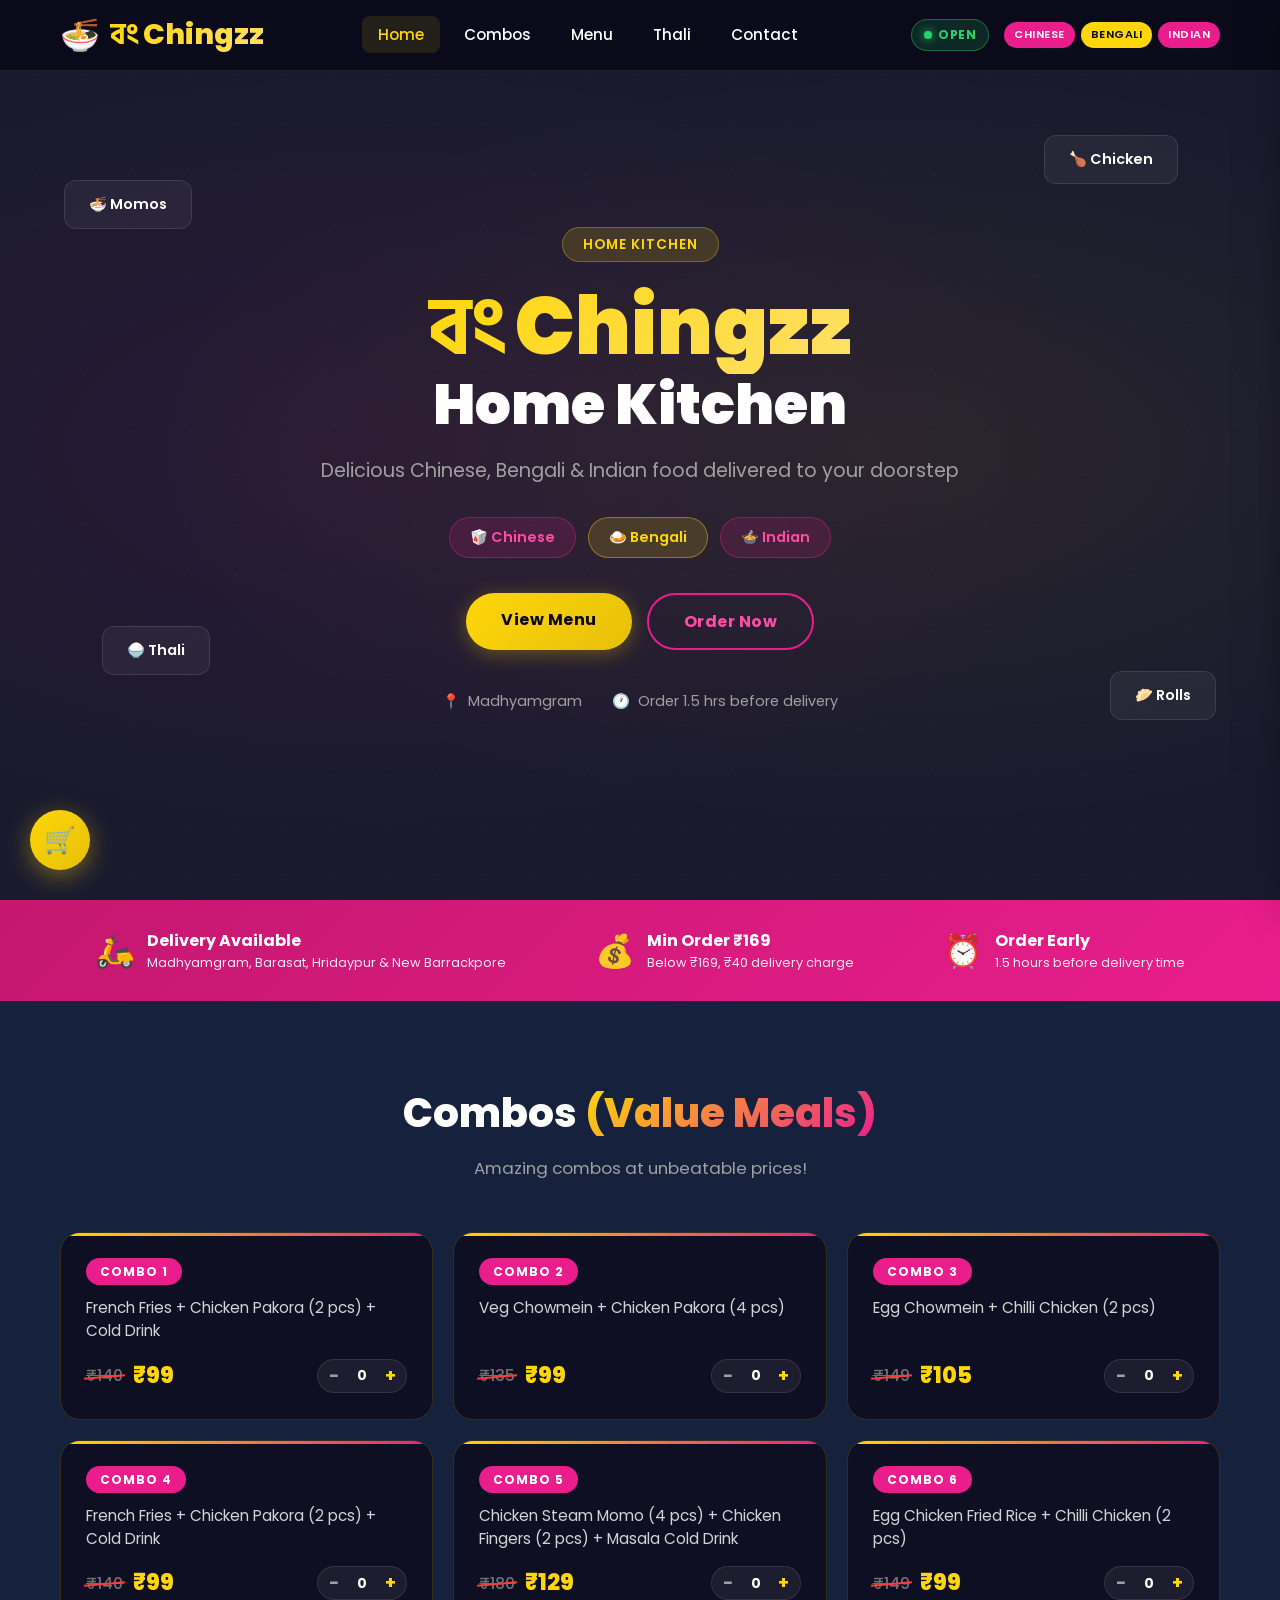
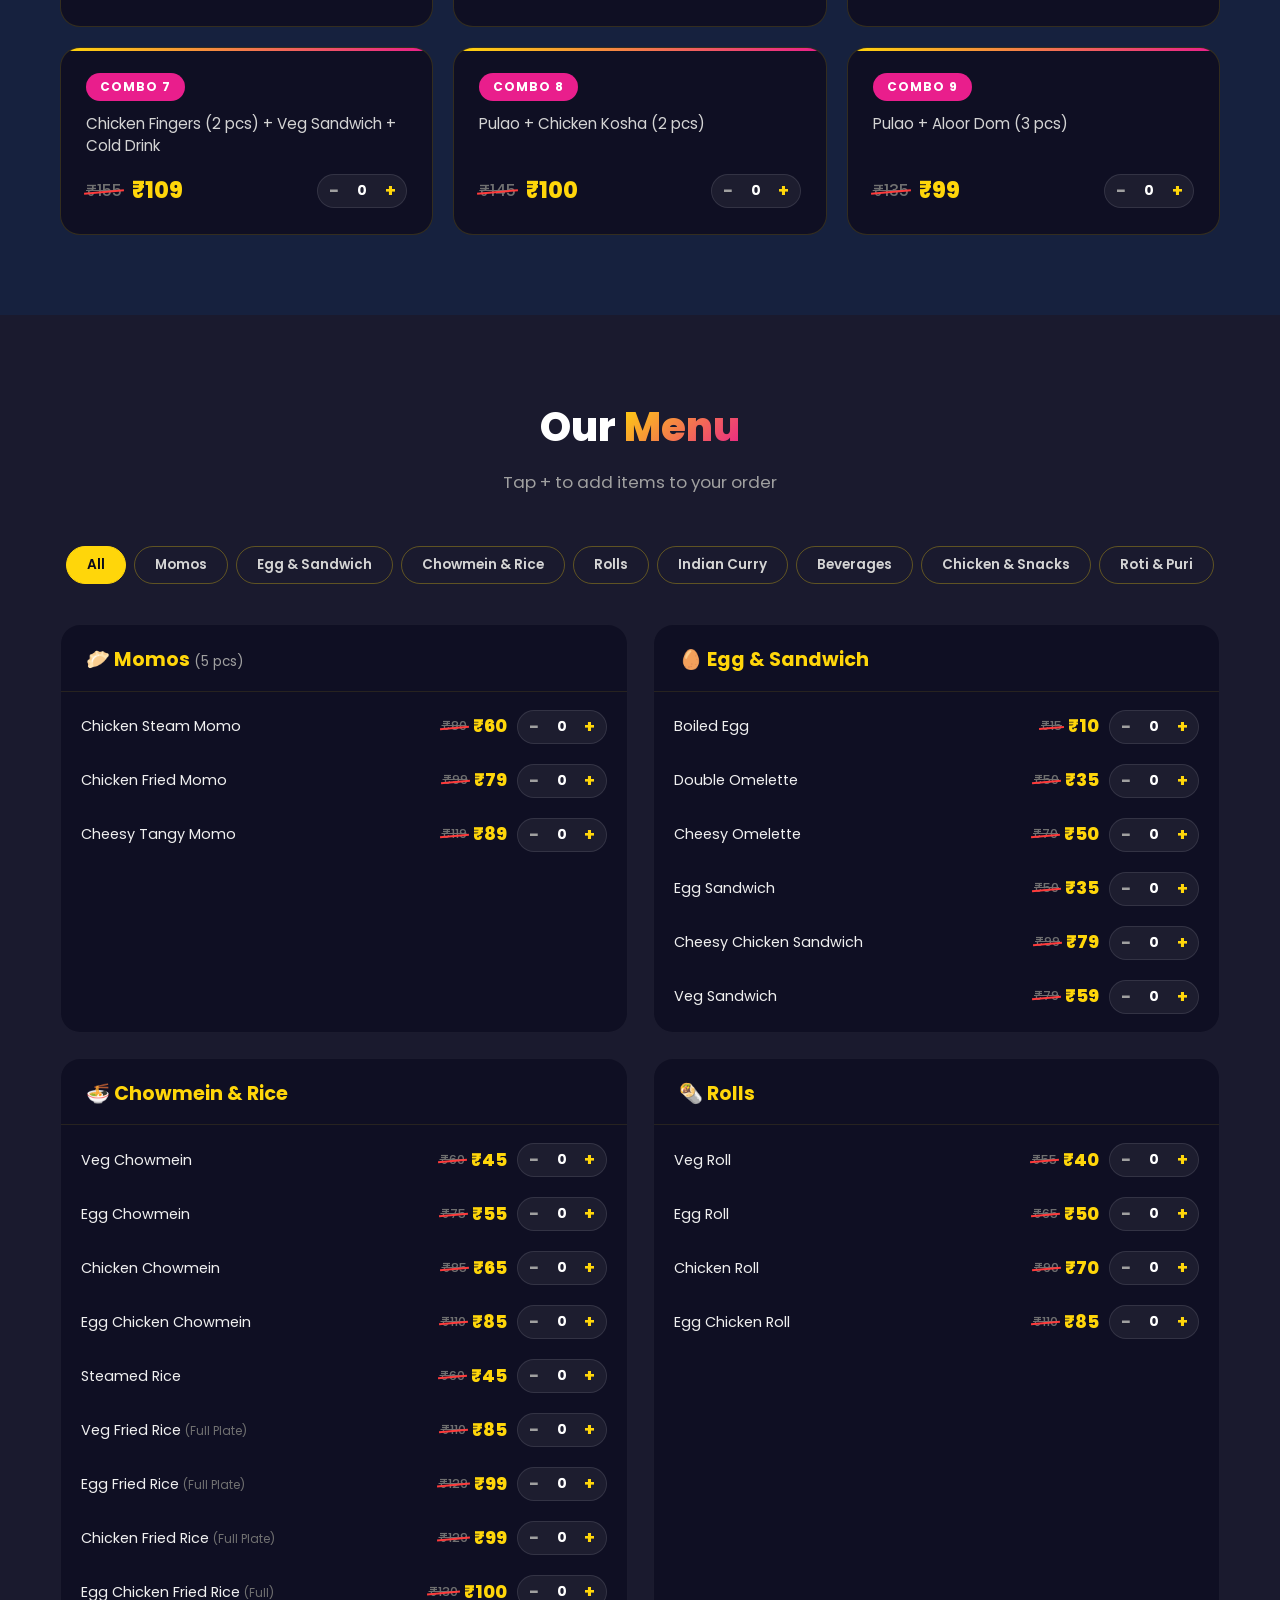
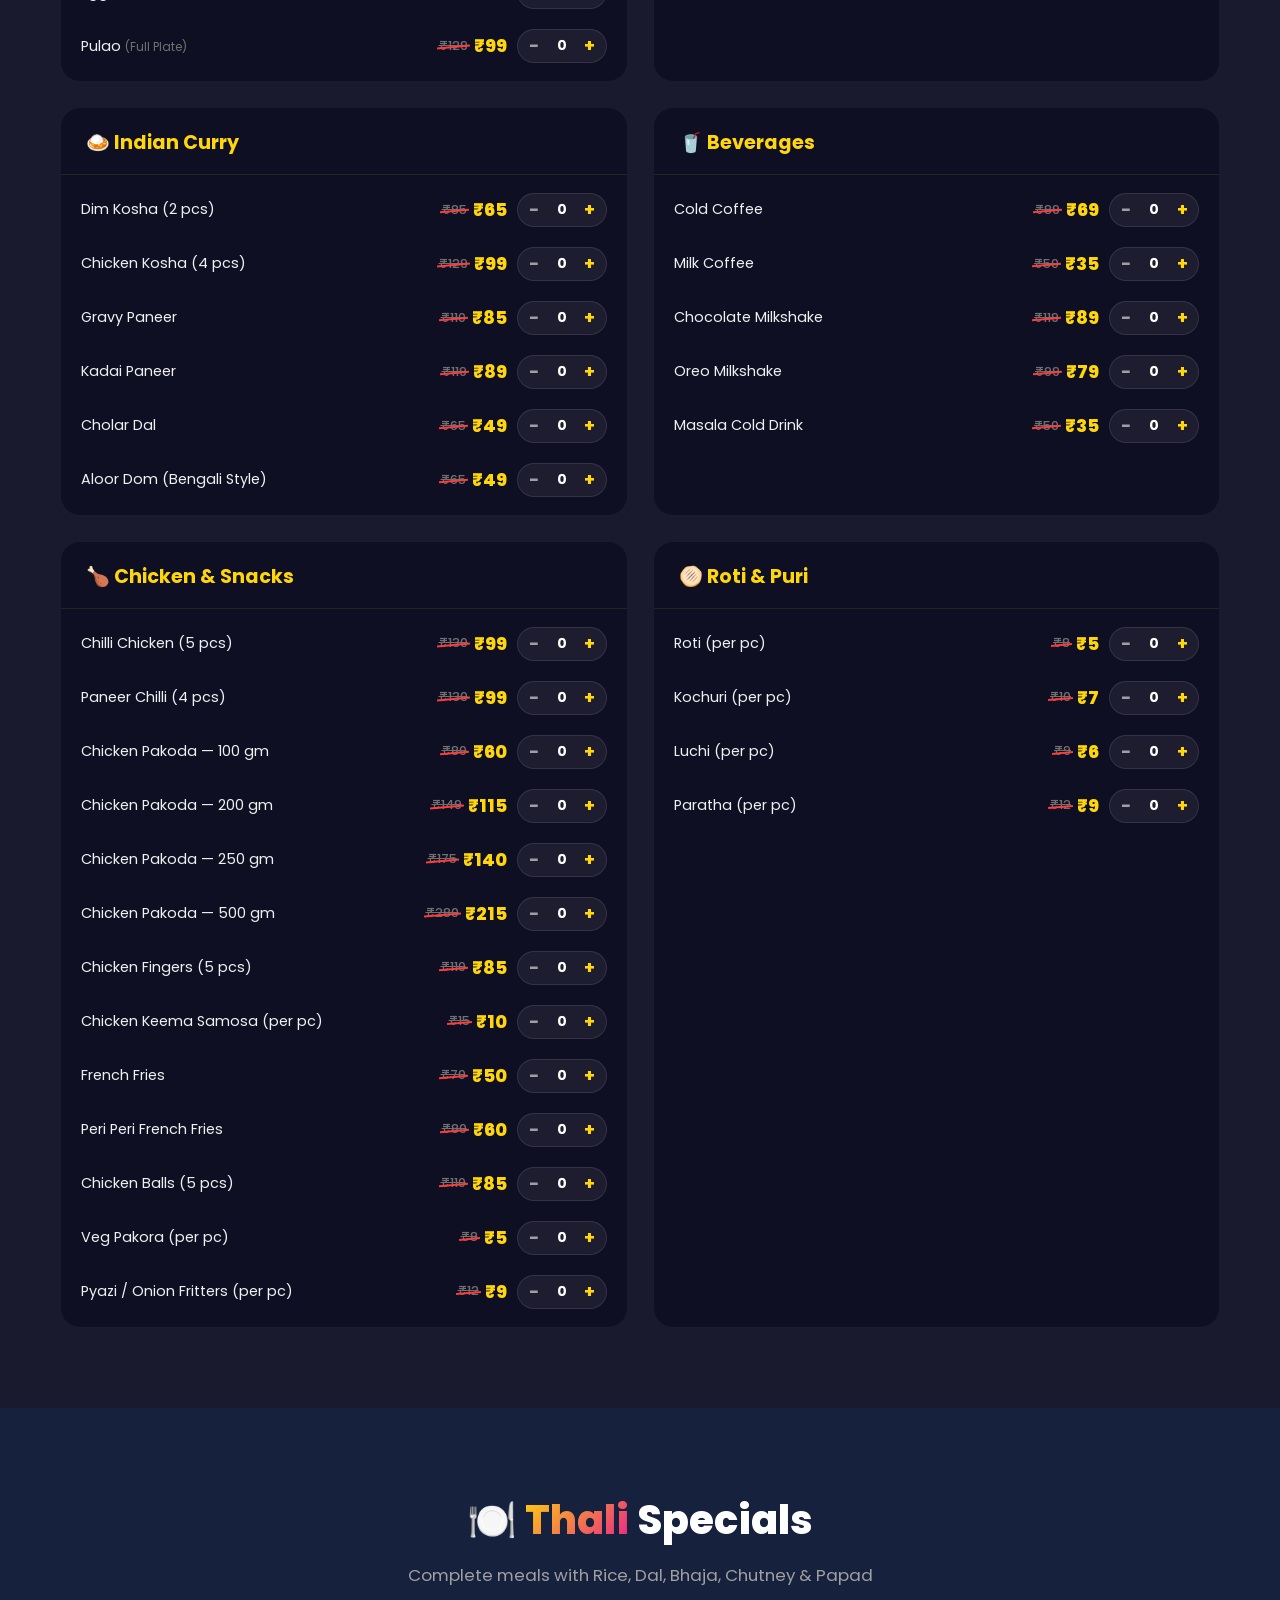
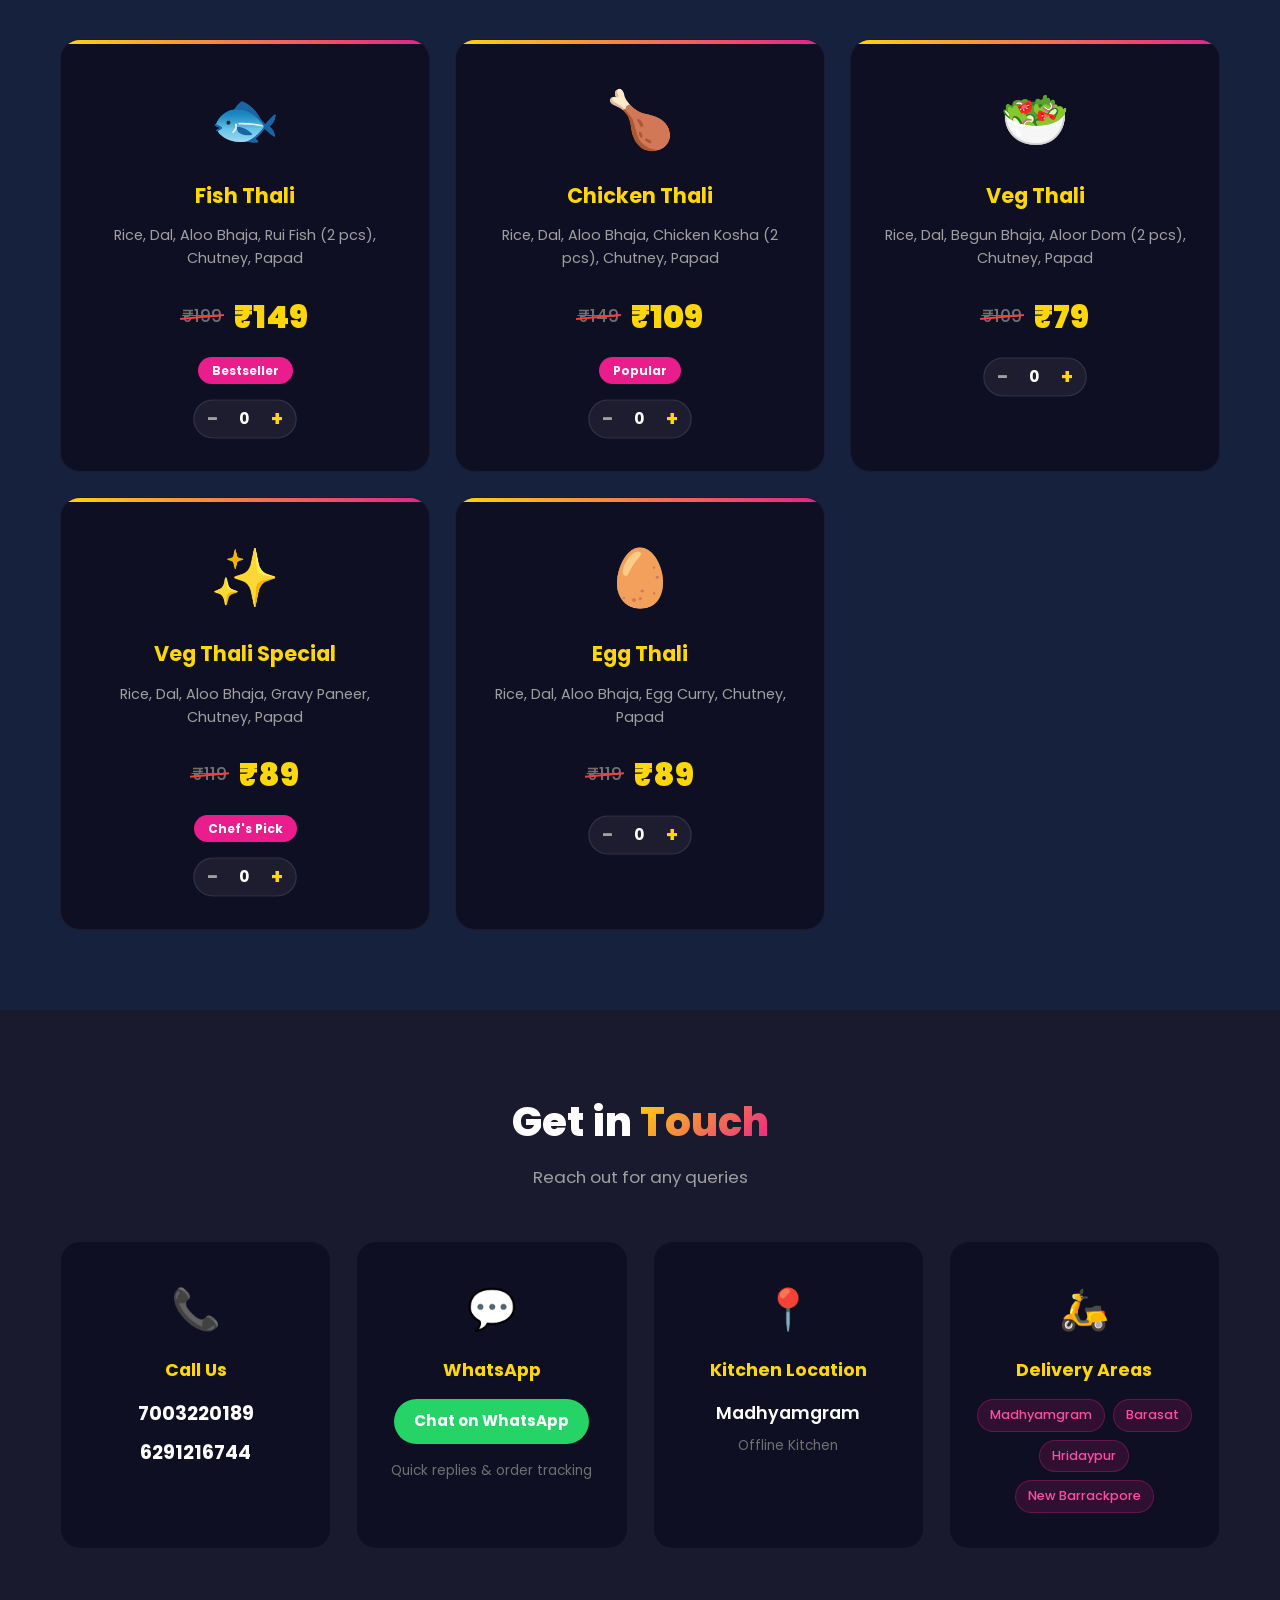
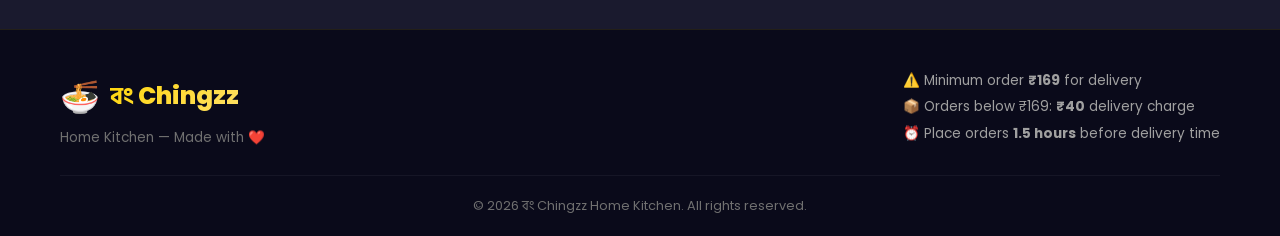
==== commit 9c7059f0: "Add files via upload" ====
--- a/index.html
+++ b/index.html
@@ -26,6 +26,10 @@
                 <li><a href="#contact">Contact</a></li>
             </ul>
             <div class="nav-right">
+                <div class="status-pill status-open" id="navStatusBadge" title="Kitchen Status">
+                    <span class="status-dot"></span>
+                    <span class="status-text" id="navStatusText">Open</span>
+                </div>
                 <div class="cuisine-tags">
                     <span class="tag tag-chinese">Chinese</span>
                     <span class="tag tag-bengali">Bengali</span>
@@ -39,6 +43,17 @@
             </div>
         </div>
     </nav>
+
+    <!-- Kitchen Status Alert Banner -->
+    <div class="kitchen-alert-bar" id="kitchenAlertBar" style="display: none;">
+        <div class="container alert-bar-content">
+            <span class="alert-bar-icon" id="alertBarIcon">📢</span>
+            <div class="alert-bar-text">
+                <strong id="alertBarTitle">Kitchen Notice:</strong>
+                <span id="alertBarMessage">We are currently closed.</span>
+            </div>
+        </div>
+    </div>
 
     <!-- Hero Section -->
     <section class="hero" id="home">
@@ -56,7 +71,7 @@
             </div>
             <div class="hero-cta">
                 <a href="#menu" class="btn btn-primary">View Menu</a>
-                <a href="#contact" class="btn btn-secondary">Order Now</a>
+                <a href="#combos" class="btn btn-secondary">Order Now</a>
             </div>
             <div class="hero-info">
                 <div class="info-item">
@@ -1004,6 +1019,14 @@
             <div class="cart-items" id="cartItems"></div>
         </div>
 
+        <div class="cart-closed-notice" id="cartClosedNotice" style="display: none;">
+            <span class="closed-notice-icon">🔴</span>
+            <div>
+                <strong>Kitchen Currently Closed</strong>
+                <p id="cartClosedNoticeMsg">Orders sent now will be treated as pre-orders.</p>
+            </div>
+        </div>
+
         <div class="cart-footer" id="cartFooter">
             <div class="cart-summary">
                 <div class="cart-summary-row">
@@ -1022,8 +1045,8 @@
             </div>
 
             <div class="cart-customer">
-                <input type="text" id="customerName" class="cart-input" placeholder="Your Name *" required>
-                <input type="text" id="customerAddress" class="cart-input" placeholder="Delivery Address *" required>
+                <input type="text" id="customerName" class="cart-input" placeholder="Your Name (Optional)" autocomplete="name">
+                <input type="text" id="customerAddress" class="cart-input" placeholder="Delivery Address (Optional)" autocomplete="street-address">
             </div>
 
             <button class="cart-order-btn" id="orderBtn">
--- a/styles.css
+++ b/styles.css
@@ -1171,3 +1171,121 @@
     .menu-item .old-price { font-size: 0.7rem; }
     .menu-item .current-price { font-size: 0.95rem; }
 }
+
+
+/* ===== Live Kitchen Status Badges & Banners ===== */
+.status-pill {
+    display: inline-flex;
+    align-items: center;
+    gap: 6px;
+    padding: 5px 12px;
+    border-radius: 20px;
+    font-size: 0.75rem;
+    font-weight: 700;
+    letter-spacing: 0.5px;
+    text-transform: uppercase;
+    transition: var(--transition);
+}
+.status-pill .status-dot {
+    width: 8px;
+    height: 8px;
+    border-radius: 50%;
+    display: inline-block;
+}
+.status-pill.status-open {
+    background: rgba(37, 211, 102, 0.15);
+    border: 1px solid rgba(37, 211, 102, 0.4);
+    color: #25d366;
+}
+.status-pill.status-open .status-dot {
+    background: #25d366;
+    box-shadow: 0 0 8px #25d366;
+    animation: pulseDot 2s infinite;
+}
+.status-pill.status-closed {
+    background: rgba(255, 59, 59, 0.15);
+    border: 1px solid rgba(255, 59, 59, 0.4);
+    color: #ff5252;
+}
+.status-pill.status-closed .status-dot {
+    background: #ff5252;
+    box-shadow: 0 0 8px #ff5252;
+}
+
+@keyframes pulseDot {
+    0%, 100% { opacity: 1; transform: scale(1); }
+    50%      { opacity: 0.4; transform: scale(0.85); }
+}
+
+/* Alert Banner Under Navbar */
+.kitchen-alert-bar {
+    margin-top: 70px;
+    padding: 12px 0;
+    transition: var(--transition);
+    border-bottom: 1px solid rgba(255, 255, 255, 0.1);
+}
+.kitchen-alert-bar.closed {
+    background: linear-gradient(90deg, #3d0c14, #540e1e, #3d0c14);
+    border-color: rgba(255, 59, 59, 0.3);
+}
+.kitchen-alert-bar.open-notice {
+    background: linear-gradient(90deg, #0e2a1b, #123d26, #0e2a1b);
+    border-color: rgba(37, 211, 102, 0.3);
+}
+.alert-bar-content {
+    display: flex;
+    align-items: center;
+    justify-content: center;
+    gap: 12px;
+    text-align: center;
+    font-size: 0.9rem;
+}
+.alert-bar-icon {
+    font-size: 1.2rem;
+    flex-shrink: 0;
+}
+.alert-bar-text {
+    line-height: 1.4;
+}
+.kitchen-alert-bar.closed .alert-bar-text strong {
+    color: #ff6b6b;
+}
+.kitchen-alert-bar.open-notice .alert-bar-text strong {
+    color: #51e887;
+}
+
+/* Cart Closed Notice */
+.cart-closed-notice {
+    display: flex;
+    align-items: flex-start;
+    gap: 12px;
+    background: rgba(255, 59, 59, 0.12);
+    border: 1px solid rgba(255, 59, 59, 0.35);
+    border-radius: var(--radius);
+    padding: 12px 14px;
+    margin: 10px 24px;
+    font-size: 0.85rem;
+}
+.closed-notice-icon {
+    font-size: 1.3rem;
+    flex-shrink: 0;
+}
+.cart-closed-notice strong {
+    color: #ff6b6b;
+    display: block;
+    font-size: 0.88rem;
+    margin-bottom: 2px;
+}
+.cart-closed-notice p {
+    color: var(--gray-200);
+    line-height: 1.3;
+    font-size: 0.8rem;
+}
+
+.cart-order-btn.is-closed {
+    background: linear-gradient(135deg, #d32f2f, #b71c1c);
+}
+.cart-order-btn.is-closed:hover {
+    background: linear-gradient(135deg, #e53935, #c62828);
+    box-shadow: 0 6px 20px rgba(229, 57, 53, 0.4);
+}
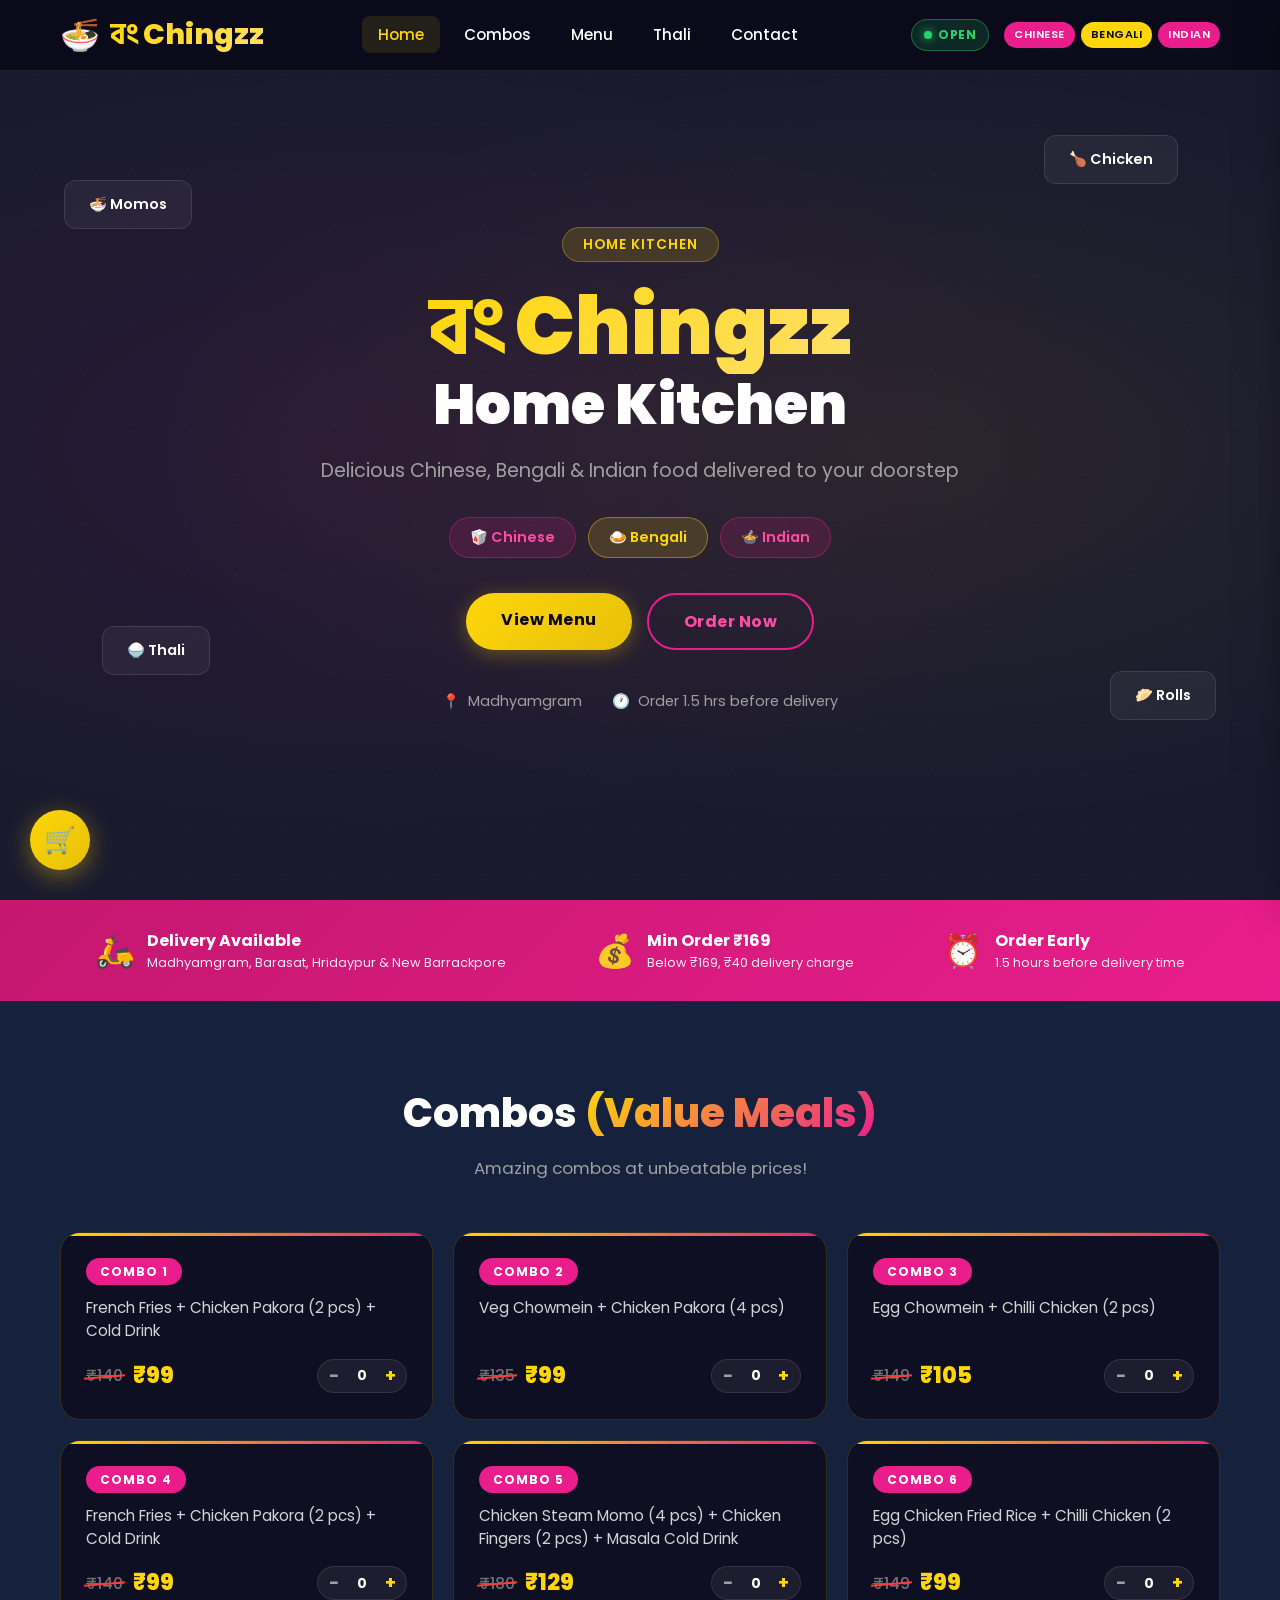
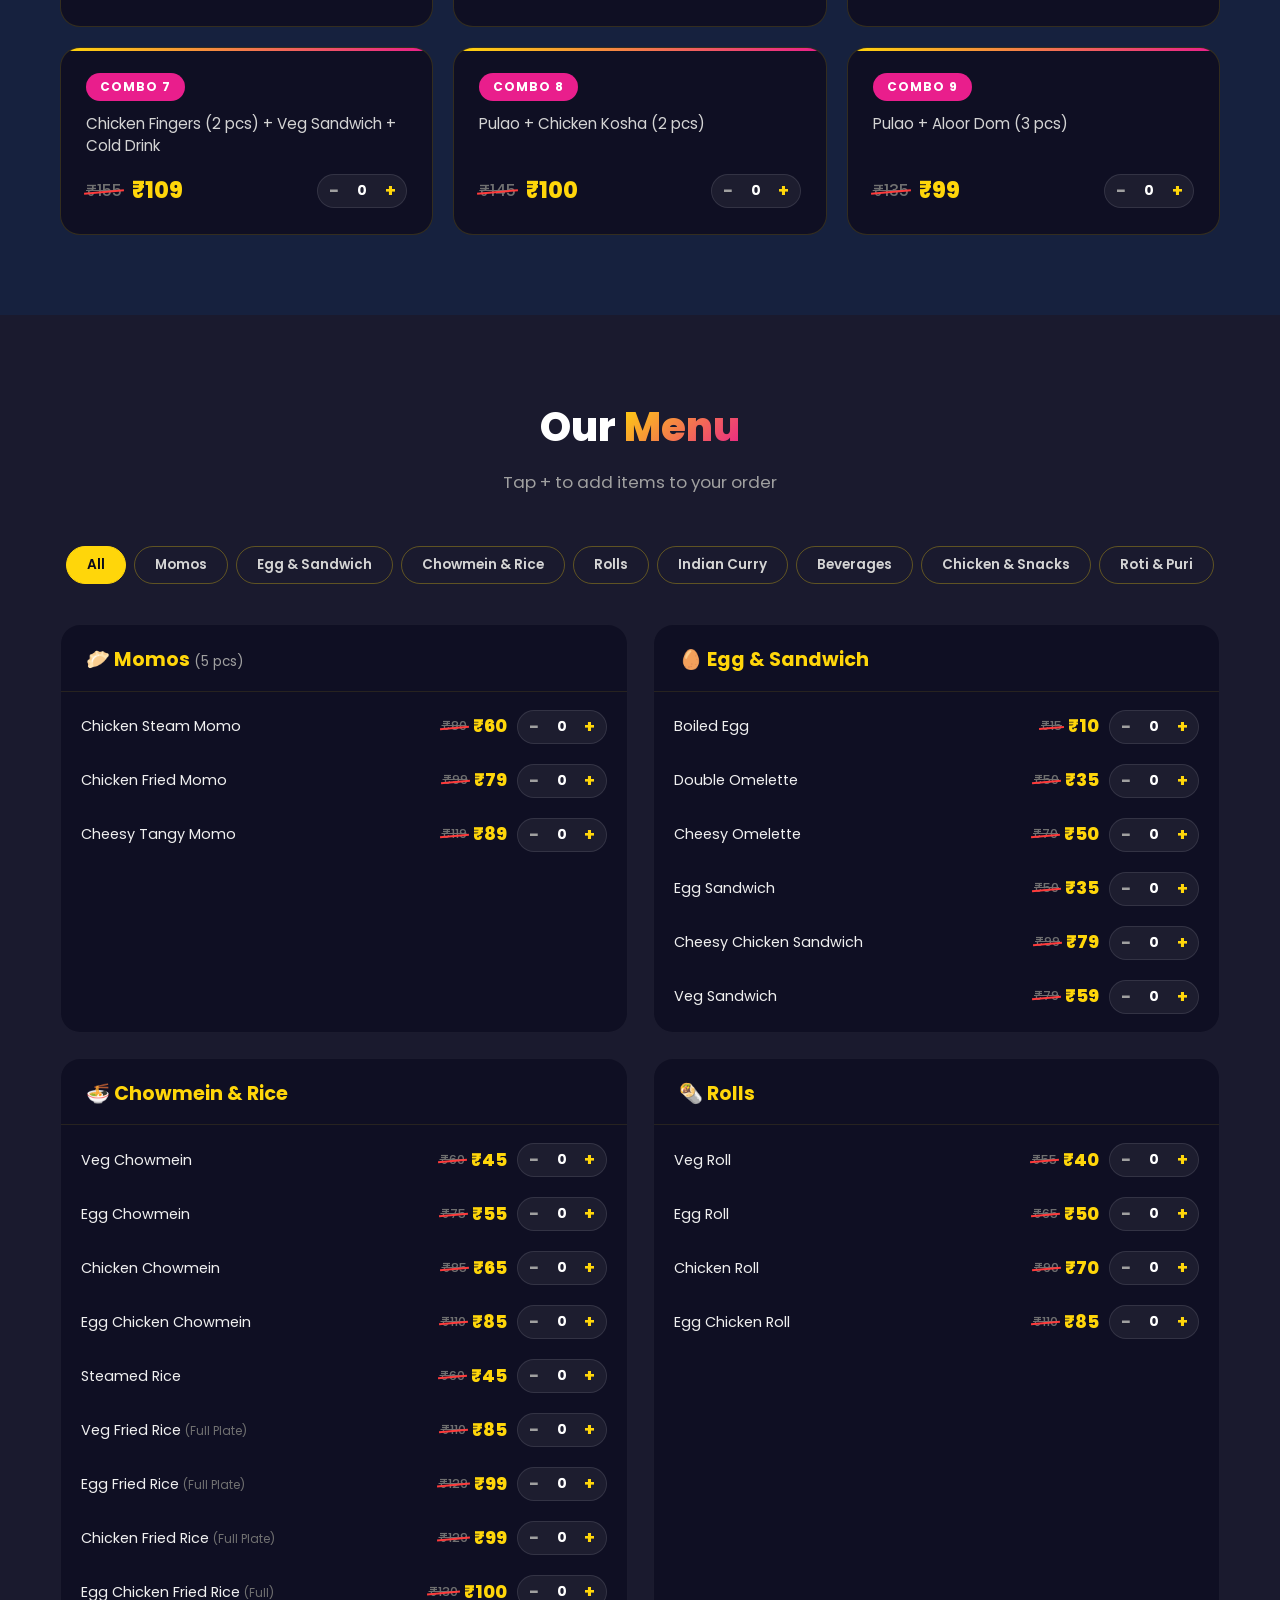
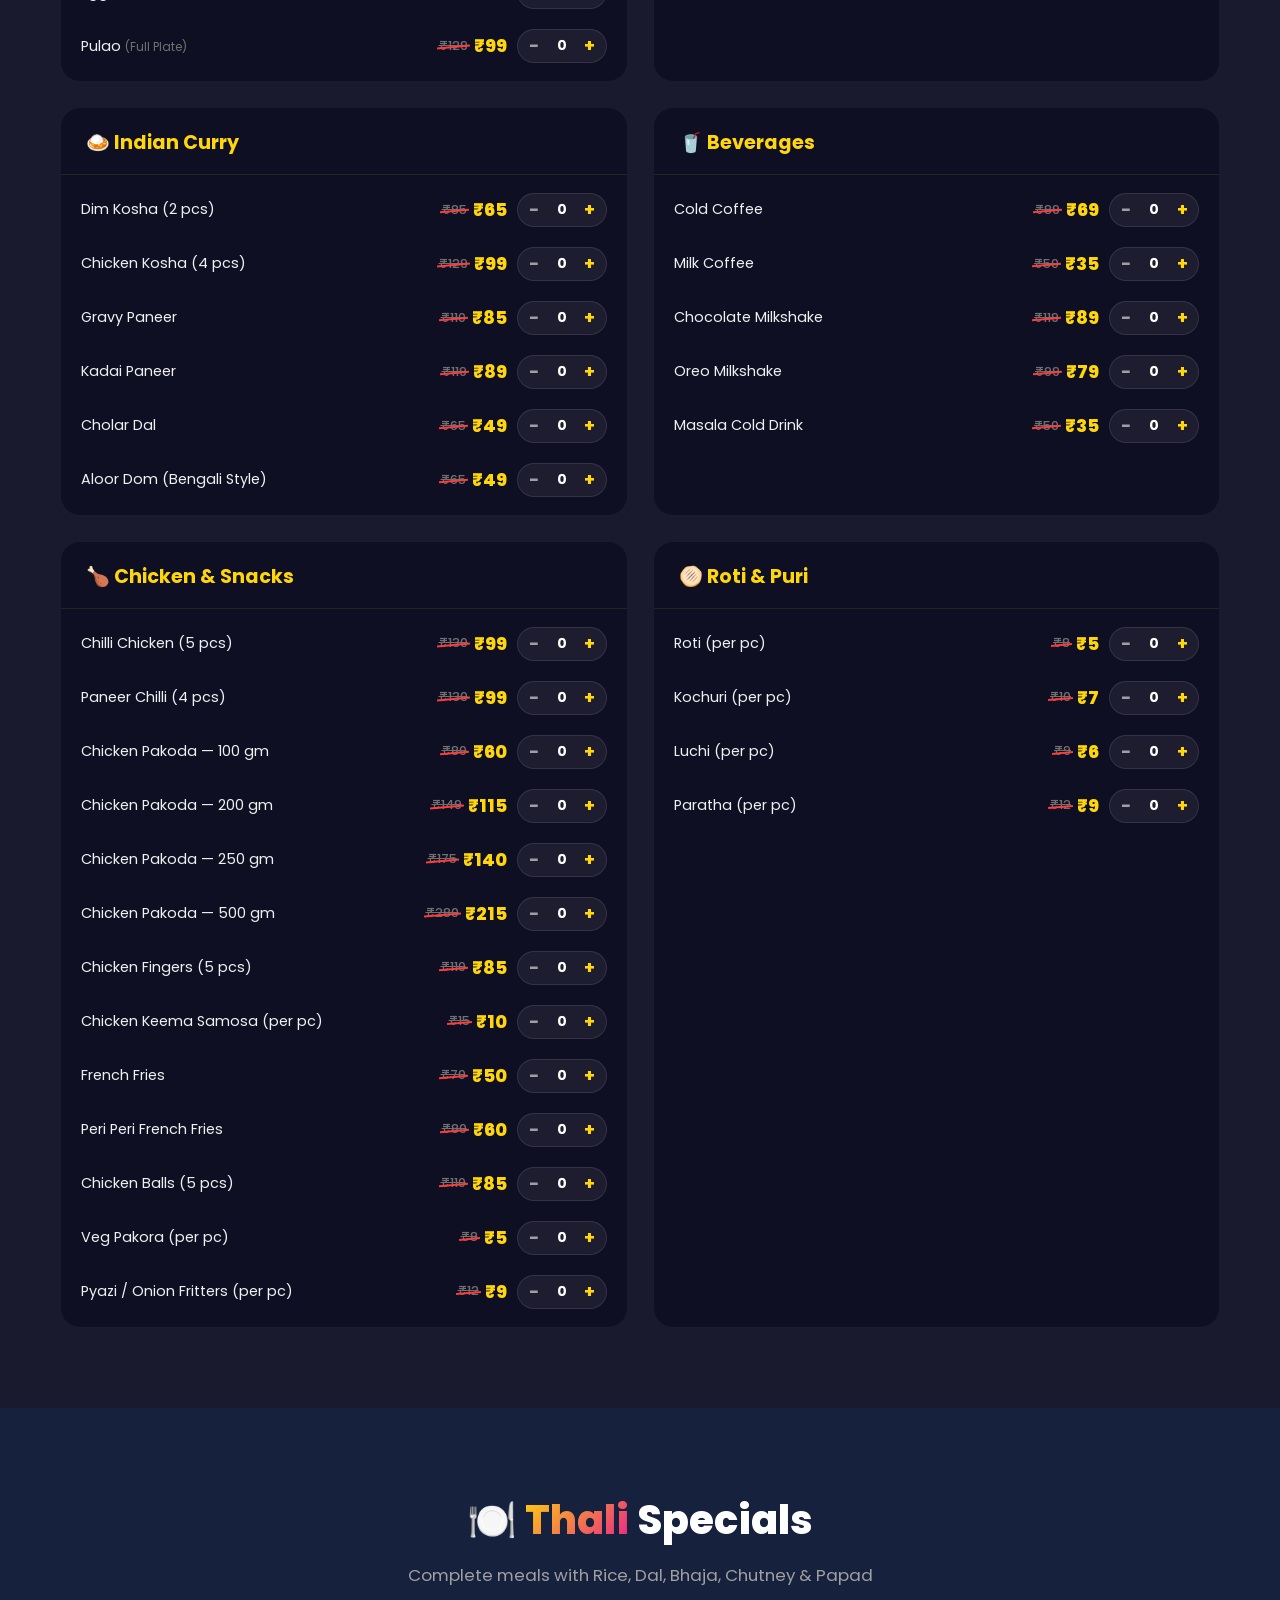
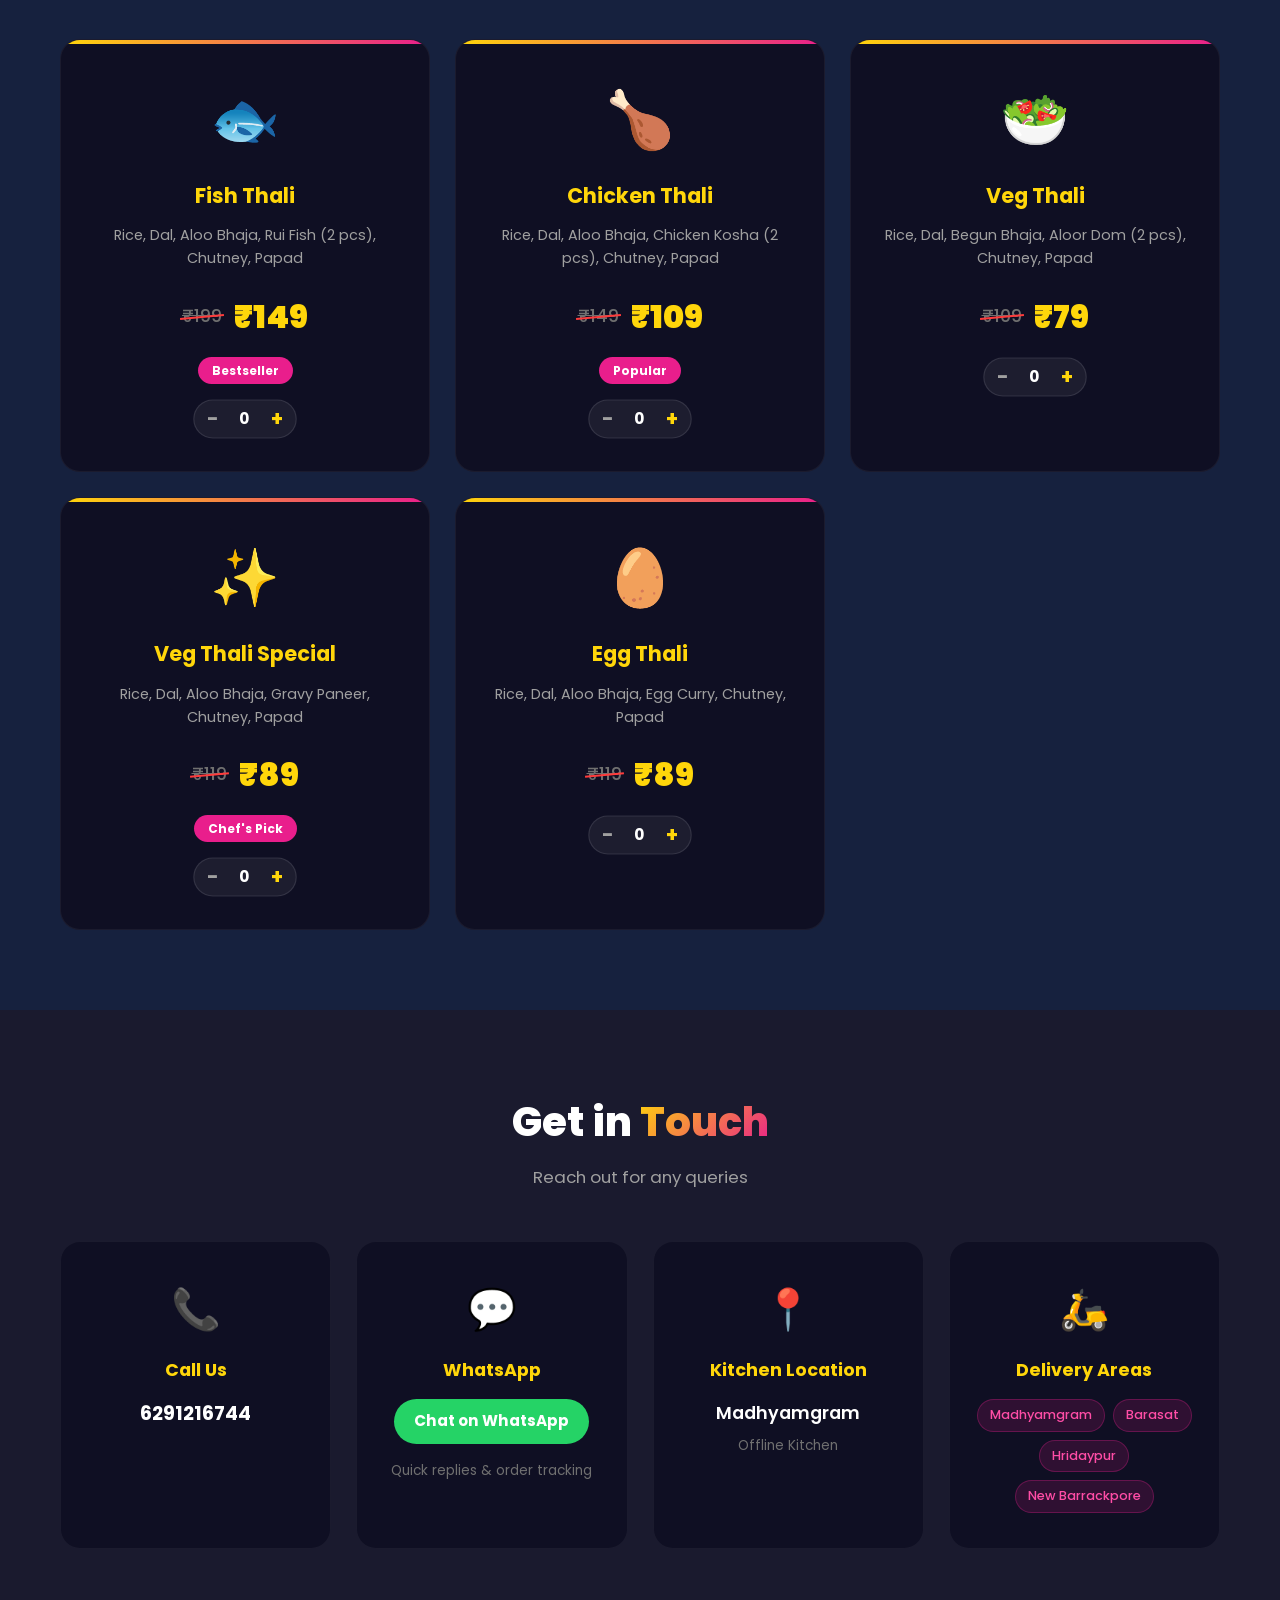
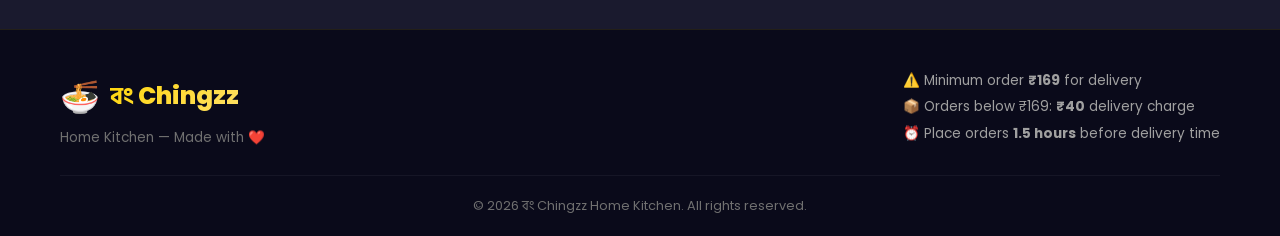
==== commit d33c91ee: "Add files via upload" ====
--- a/index.html
+++ b/index.html
@@ -946,13 +946,12 @@
                 <div class="contact-card">
                     <div class="contact-icon">📞</div>
                     <h3>Call Us</h3>
-                    <a href="tel:7003220189" class="contact-number">7003220189</a>
                     <a href="tel:6291216744" class="contact-number">6291216744</a>
                 </div>
                 <div class="contact-card">
                     <div class="contact-icon">💬</div>
                     <h3>WhatsApp</h3>
-                    <a href="https://wa.me/917003220189" class="contact-number whatsapp" target="_blank" rel="noopener">Chat on WhatsApp</a>
+                    <a href="https://wa.me/916291216744" class="contact-number whatsapp" target="_blank" rel="noopener">Chat on WhatsApp</a>
                     <p class="contact-note">Quick replies & order tracking</p>
                 </div>
                 <div class="contact-card">
--- a/styles.css
+++ b/styles.css
@@ -1289,3 +1289,18 @@
     background: linear-gradient(135deg, #e53935, #c62828);
     box-shadow: 0 6px 20px rgba(229, 57, 53, 0.4);
 }
+
+
+/* ===== When Kitchen is Closed: Turn Off Cart Facility & Add Buttons ===== */
+body.kitchen-is-closed .qty-control {
+    display: none !important;
+}
+
+body.kitchen-is-closed .cart-fab {
+    display: none !important;
+}
+
+body.kitchen-is-closed .cart-drawer,
+body.kitchen-is-closed .cart-overlay {
+    display: none !important;
+}
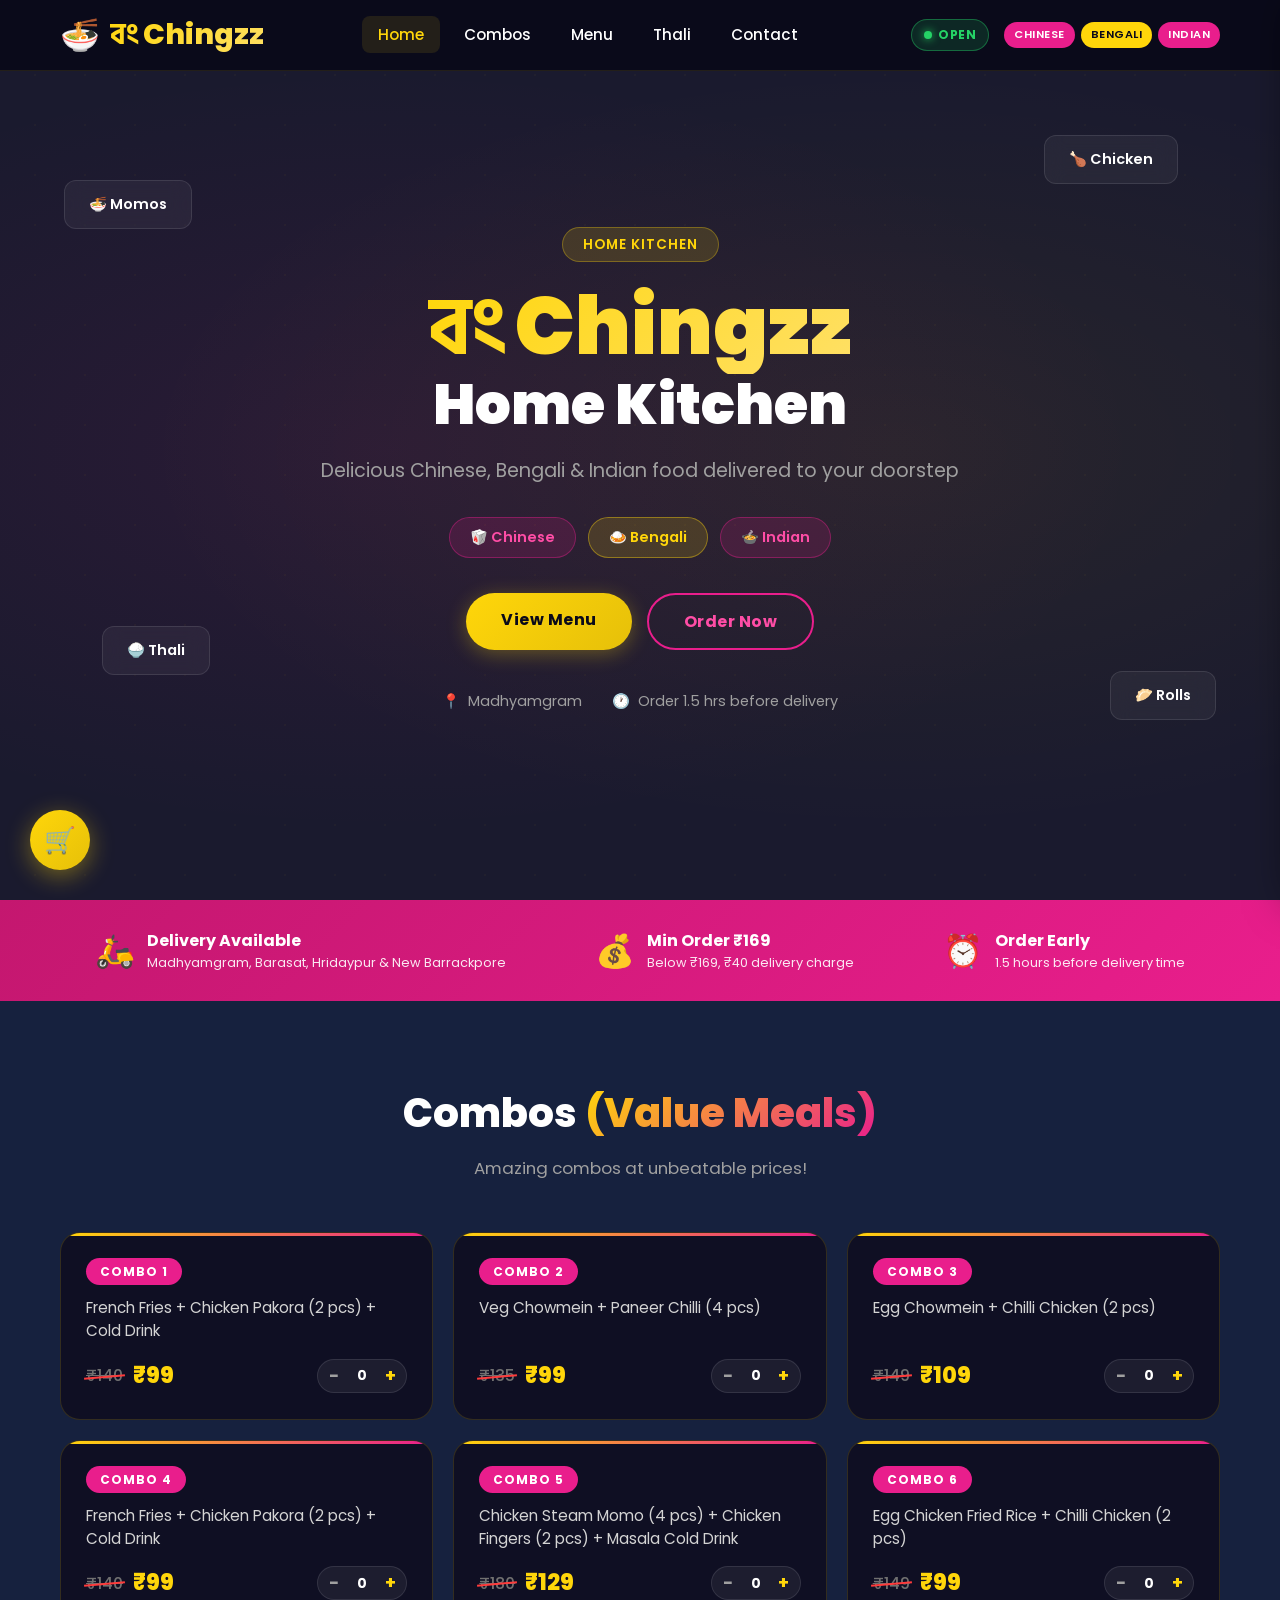
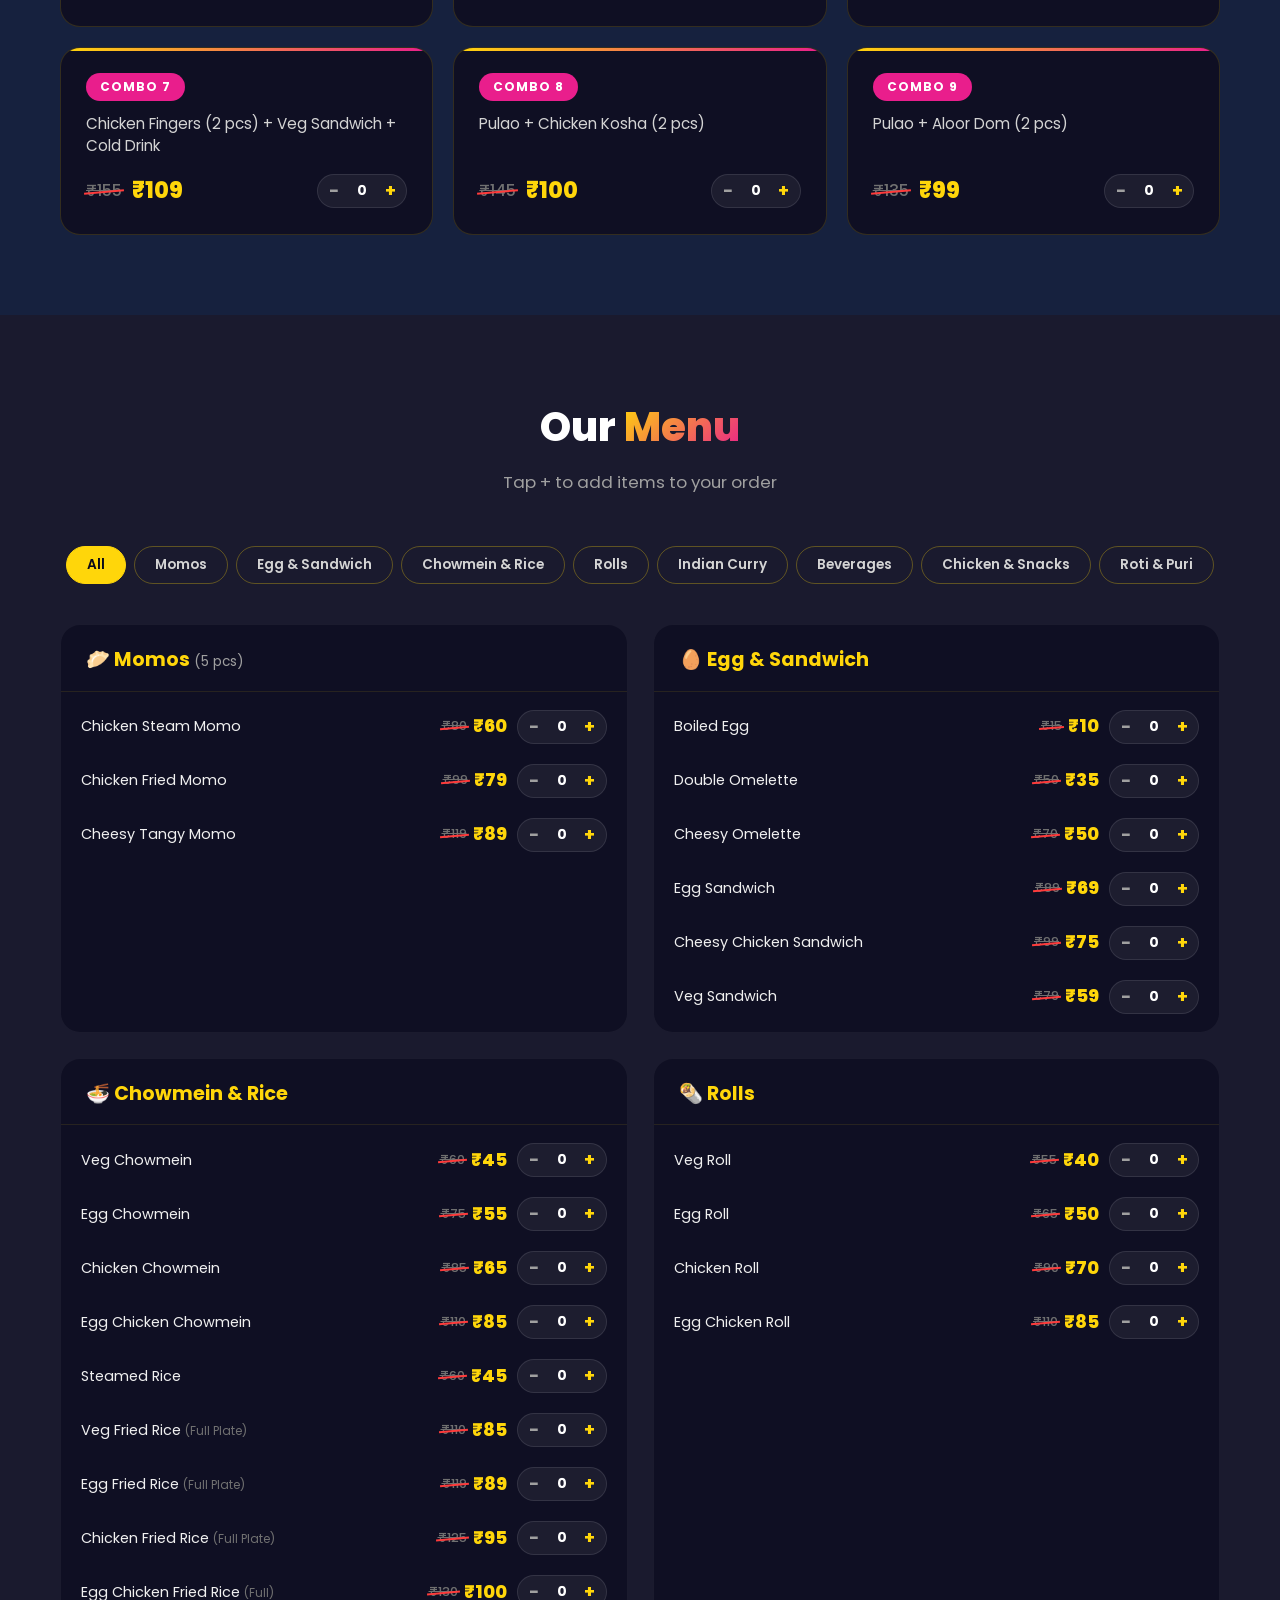
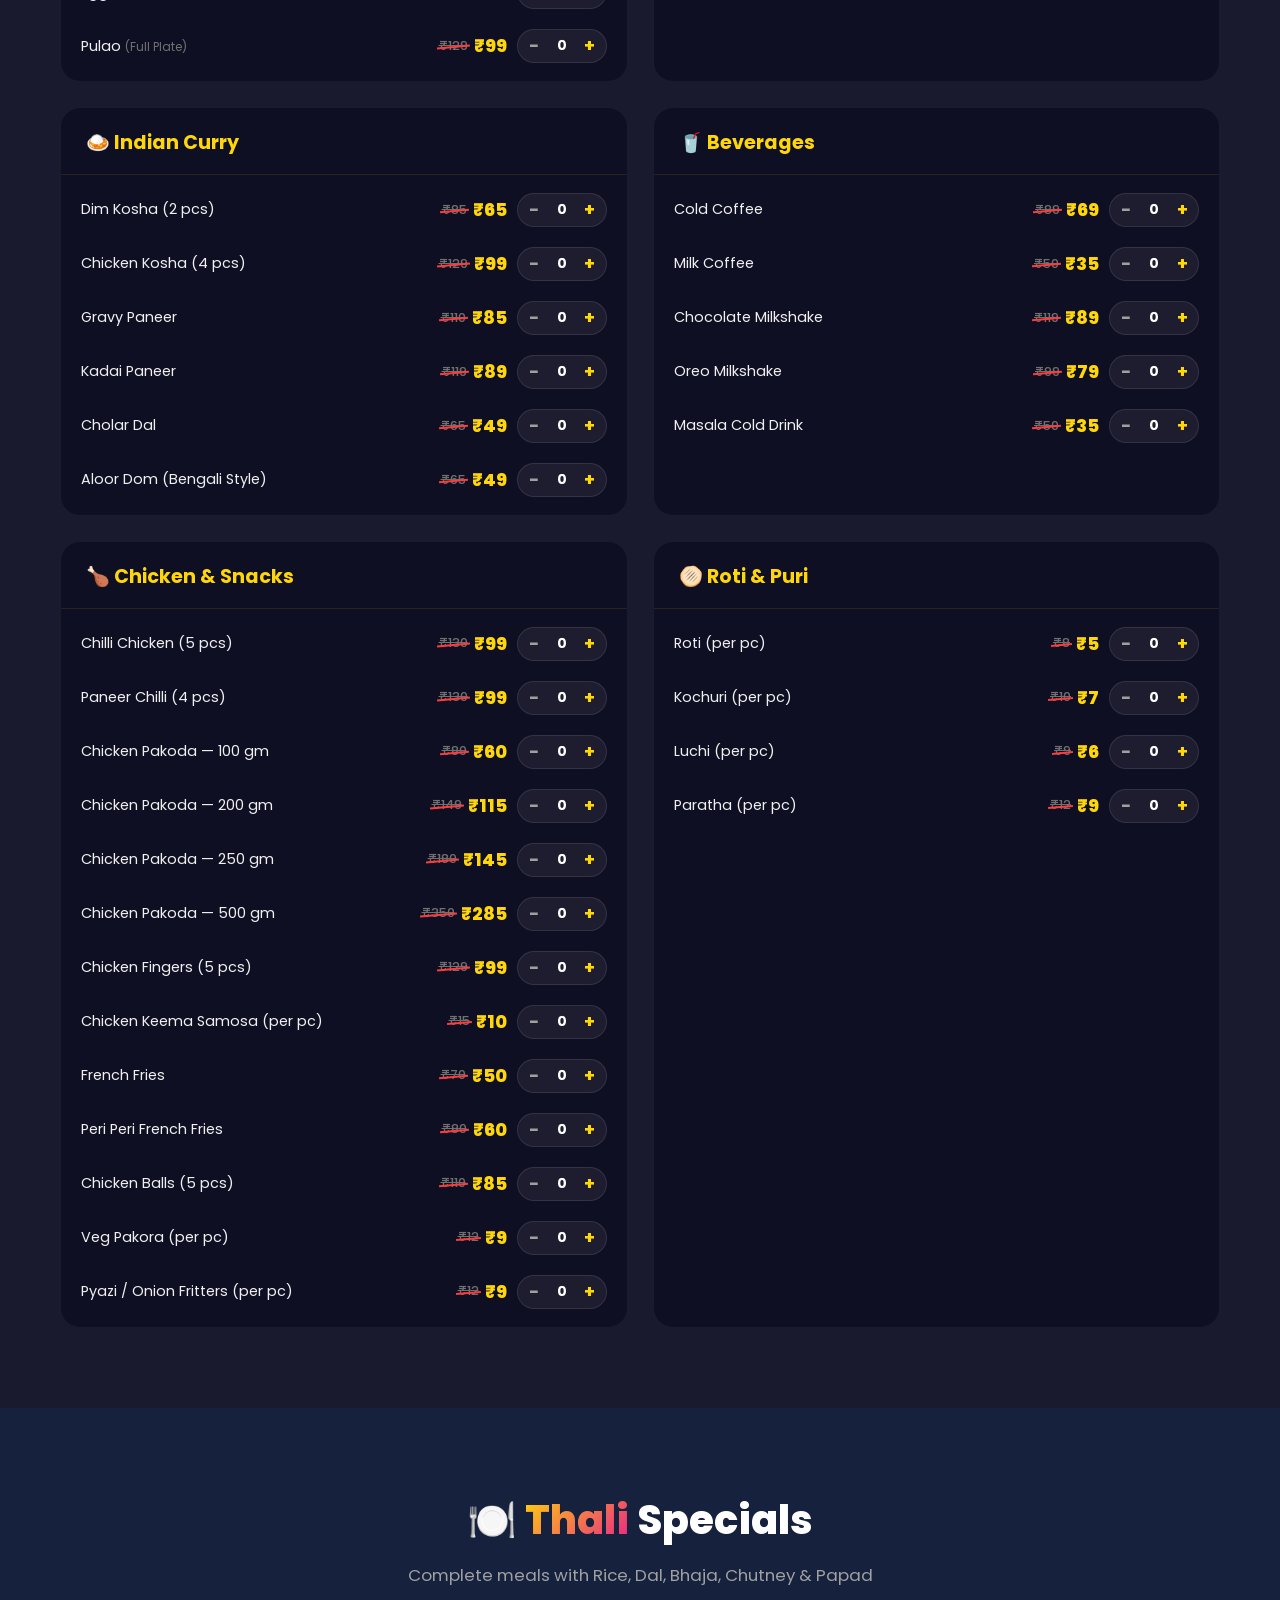
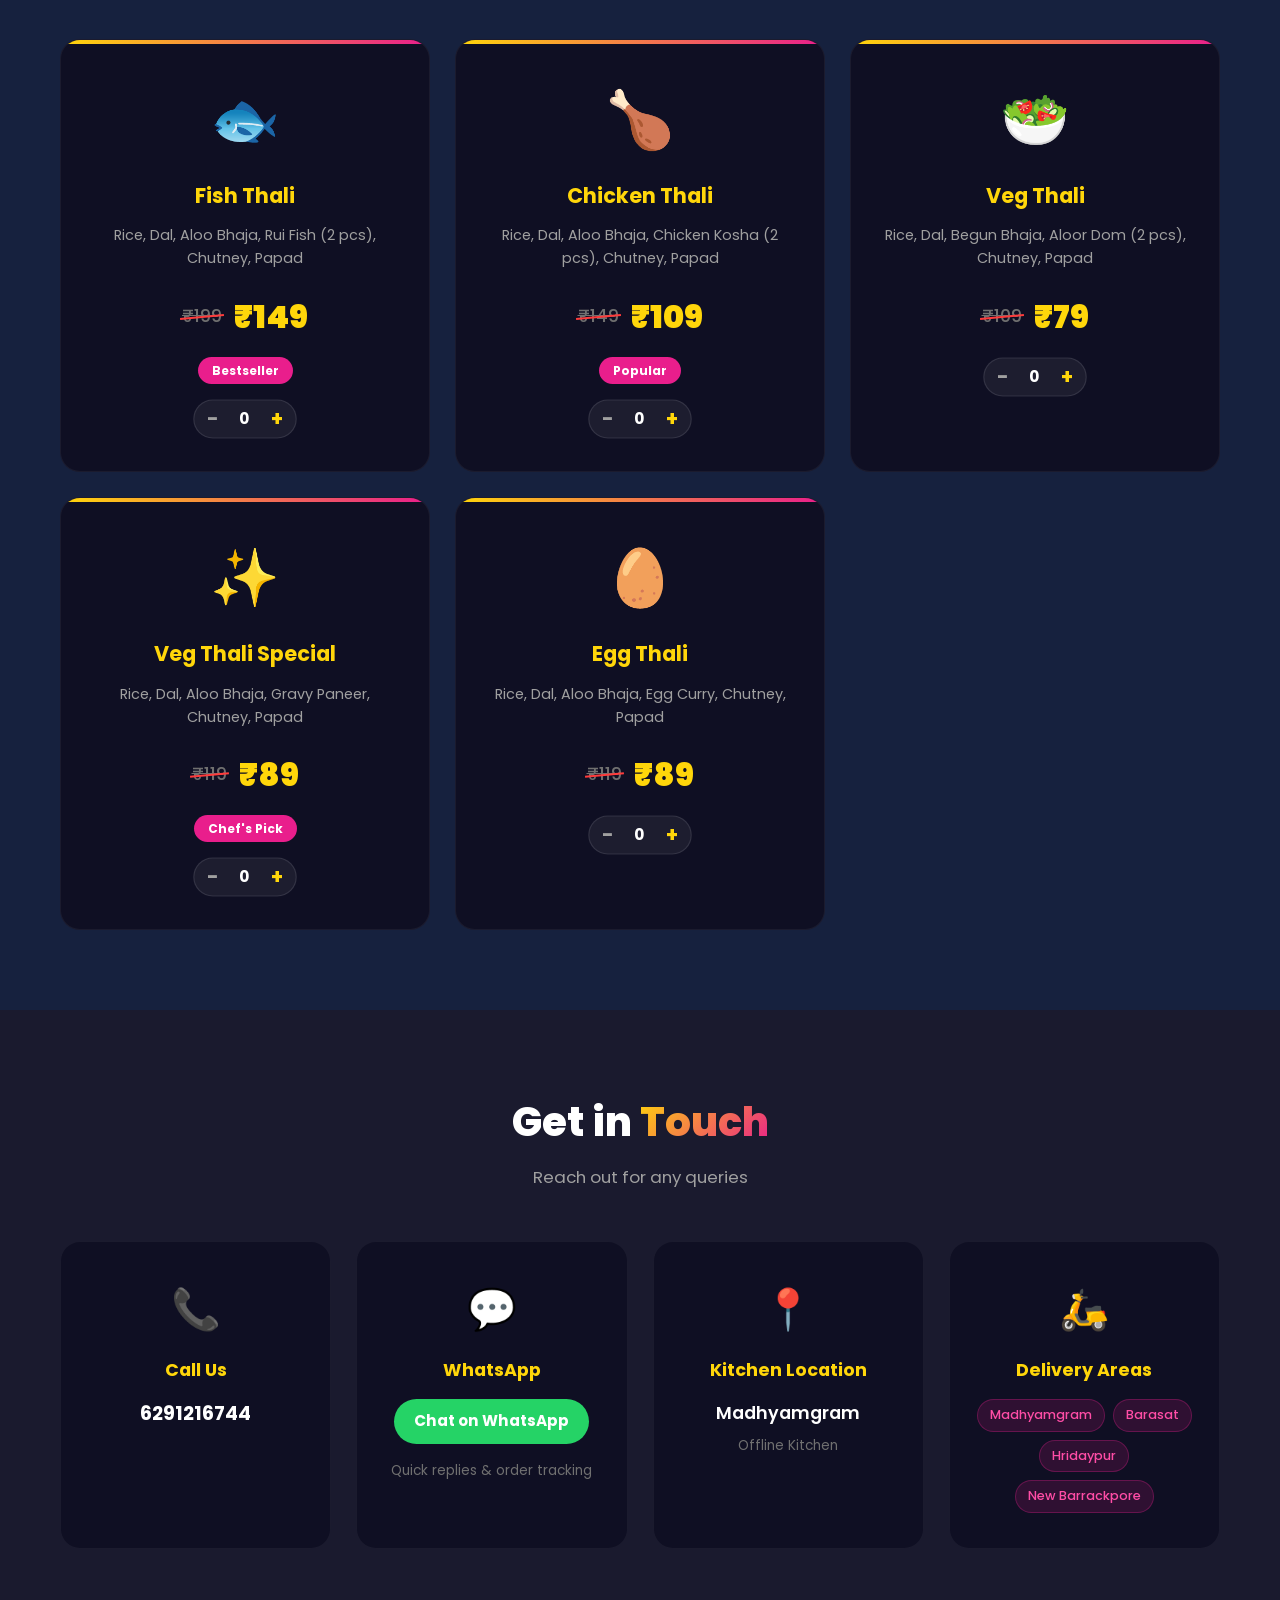
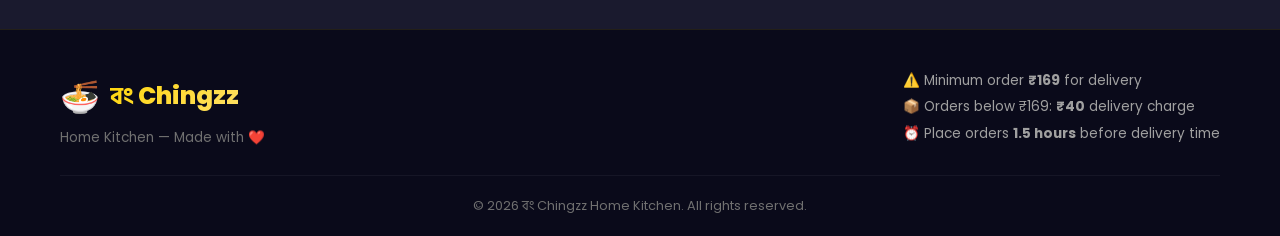
==== commit 6f4980b3: "Add files via upload" ====
--- a/index.html
+++ b/index.html
@@ -146,13 +146,13 @@
 
                 <div class="combo-card">
                     <span class="combo-badge">COMBO 2</span>
-                    <p class="combo-desc">Veg Chowmein + Chicken Pakora (4 pcs)</p>
+                    <p class="combo-desc">Veg Chowmein + Paneer Chilli (4 pcs)</p>
                     <div class="combo-footer">
                         <div class="combo-price">
                             <span class="old-price">₹135</span>
                             <span class="current-price">₹99</span>
                         </div>
-                        <div class="qty-control" data-item="Combo 2: Veg Chowmein + Chicken Pakora" data-price="99">
+                        <div class="qty-control" data-item="Combo 2: Veg Chowmein + Paneer Chilli (4 pcs)" data-price="99">
                             <button class="qty-btn qty-minus" aria-label="Remove">−</button>
                             <span class="qty-count">0</span>
                             <button class="qty-btn qty-plus" aria-label="Add">+</button>
@@ -166,9 +166,9 @@
                     <div class="combo-footer">
                         <div class="combo-price">
                             <span class="old-price">₹149</span>
-                            <span class="current-price">₹105</span>
-                        </div>
-                        <div class="qty-control" data-item="Combo 3: Egg Chowmein + Chilli Chicken" data-price="105">
+                            <span class="current-price">₹109</span>
+                        </div>
+                        <div class="qty-control" data-item="Combo 3: Egg Chowmein + Chilli Chicken" data-price="109">
                             <button class="qty-btn qty-minus" aria-label="Remove">−</button>
                             <span class="qty-count">0</span>
                             <button class="qty-btn qty-plus" aria-label="Add">+</button>
@@ -258,7 +258,7 @@
 
                 <div class="combo-card">
                     <span class="combo-badge">COMBO 9</span>
-                    <p class="combo-desc">Pulao + Aloor Dom (3 pcs)</p>
+                    <p class="combo-desc">Pulao + Aloor Dom (2 pcs)</p>
                     <div class="combo-footer">
                         <div class="combo-price">
                             <span class="old-price">₹135</span>
@@ -375,8 +375,8 @@
                         <div class="menu-item">
                             <span class="item-name">Egg Sandwich</span>
                             <div class="item-right">
-                                <span class="item-price"><span class="old-price">₹50</span><span class="current-price">₹35</span></span>
-                                <div class="qty-control" data-item="Egg Sandwich" data-price="35">
+                                <span class="item-price"><span class="old-price">₹89</span><span class="current-price">₹69</span></span>
+                                <div class="qty-control" data-item="Egg Sandwich" data-price="69">
                                     <button class="qty-btn qty-minus">−</button><span class="qty-count">0</span><button class="qty-btn qty-plus">+</button>
                                 </div>
                             </div>
@@ -384,8 +384,8 @@
                         <div class="menu-item">
                             <span class="item-name">Cheesy Chicken Sandwich</span>
                             <div class="item-right">
-                                <span class="item-price"><span class="old-price">₹99</span><span class="current-price">₹79</span></span>
-                                <div class="qty-control" data-item="Cheesy Chicken Sandwich" data-price="79">
+                                <span class="item-price"><span class="old-price">₹99</span><span class="current-price">₹75</span></span>
+                                <div class="qty-control" data-item="Cheesy Chicken Sandwich" data-price="75">
                                     <button class="qty-btn qty-minus">−</button><span class="qty-count">0</span><button class="qty-btn qty-plus">+</button>
                                 </div>
                             </div>
@@ -465,8 +465,8 @@
                         <div class="menu-item">
                             <span class="item-name">Egg Fried Rice <small>(Full Plate)</small></span>
                             <div class="item-right">
-                                <span class="item-price"><span class="old-price">₹129</span><span class="current-price">₹99</span></span>
-                                <div class="qty-control" data-item="Egg Fried Rice (Full Plate)" data-price="99">
+                                <span class="item-price"><span class="old-price">₹119</span><span class="current-price">₹89</span></span>
+                                <div class="qty-control" data-item="Egg Fried Rice (Full Plate)" data-price="89">
                                     <button class="qty-btn qty-minus">−</button><span class="qty-count">0</span><button class="qty-btn qty-plus">+</button>
                                 </div>
                             </div>
@@ -474,8 +474,8 @@
                         <div class="menu-item">
                             <span class="item-name">Chicken Fried Rice <small>(Full Plate)</small></span>
                             <div class="item-right">
-                                <span class="item-price"><span class="old-price">₹129</span><span class="current-price">₹99</span></span>
-                                <div class="qty-control" data-item="Chicken Fried Rice (Full Plate)" data-price="99">
+                                <span class="item-price"><span class="old-price">₹125</span><span class="current-price">₹95</span></span>
+                                <div class="qty-control" data-item="Chicken Fried Rice (Full Plate)" data-price="95">
                                     <button class="qty-btn qty-minus">−</button><span class="qty-count">0</span><button class="qty-btn qty-plus">+</button>
                                 </div>
                             </div>
@@ -708,8 +708,8 @@
                         <div class="menu-item">
                             <span class="item-name">Chicken Pakoda — 250 gm</span>
                             <div class="item-right">
-                                <span class="item-price"><span class="old-price">₹175</span><span class="current-price">₹140</span></span>
-                                <div class="qty-control" data-item="Chicken Pakoda (250 gm)" data-price="140">
+                                <span class="item-price"><span class="old-price">₹180</span><span class="current-price">₹145</span></span>
+                                <div class="qty-control" data-item="Chicken Pakoda (250 gm)" data-price="145">
                                     <button class="qty-btn qty-minus">−</button><span class="qty-count">0</span><button class="qty-btn qty-plus">+</button>
                                 </div>
                             </div>
@@ -717,8 +717,8 @@
                         <div class="menu-item">
                             <span class="item-name">Chicken Pakoda — 500 gm</span>
                             <div class="item-right">
-                                <span class="item-price"><span class="old-price">₹280</span><span class="current-price">₹215</span></span>
-                                <div class="qty-control" data-item="Chicken Pakoda (500 gm)" data-price="215">
+                                <span class="item-price"><span class="old-price">₹350</span><span class="current-price">₹285</span></span>
+                                <div class="qty-control" data-item="Chicken Pakoda (500 gm)" data-price="285">
                                     <button class="qty-btn qty-minus">−</button><span class="qty-count">0</span><button class="qty-btn qty-plus">+</button>
                                 </div>
                             </div>
@@ -726,8 +726,8 @@
                         <div class="menu-item">
                             <span class="item-name">Chicken Fingers (5 pcs)</span>
                             <div class="item-right">
-                                <span class="item-price"><span class="old-price">₹110</span><span class="current-price">₹85</span></span>
-                                <div class="qty-control" data-item="Chicken Fingers (5 pcs)" data-price="85">
+                                <span class="item-price"><span class="old-price">₹129</span><span class="current-price">₹99</span></span>
+                                <div class="qty-control" data-item="Chicken Fingers (5 pcs)" data-price="99">
                                     <button class="qty-btn qty-minus">−</button><span class="qty-count">0</span><button class="qty-btn qty-plus">+</button>
                                 </div>
                             </div>
@@ -771,8 +771,8 @@
                         <div class="menu-item">
                             <span class="item-name">Veg Pakora (per pc)</span>
                             <div class="item-right">
-                                <span class="item-price"><span class="old-price">₹8</span><span class="current-price">₹5</span></span>
-                                <div class="qty-control" data-item="Veg Pakora" data-price="5">
+                                <span class="item-price"><span class="old-price">₹12</span><span class="current-price">₹9</span></span>
+                                <div class="qty-control" data-item="Veg Pakora" data-price="9">
                                     <button class="qty-btn qty-minus">−</button><span class="qty-count">0</span><button class="qty-btn qty-plus">+</button>
                                 </div>
                             </div>
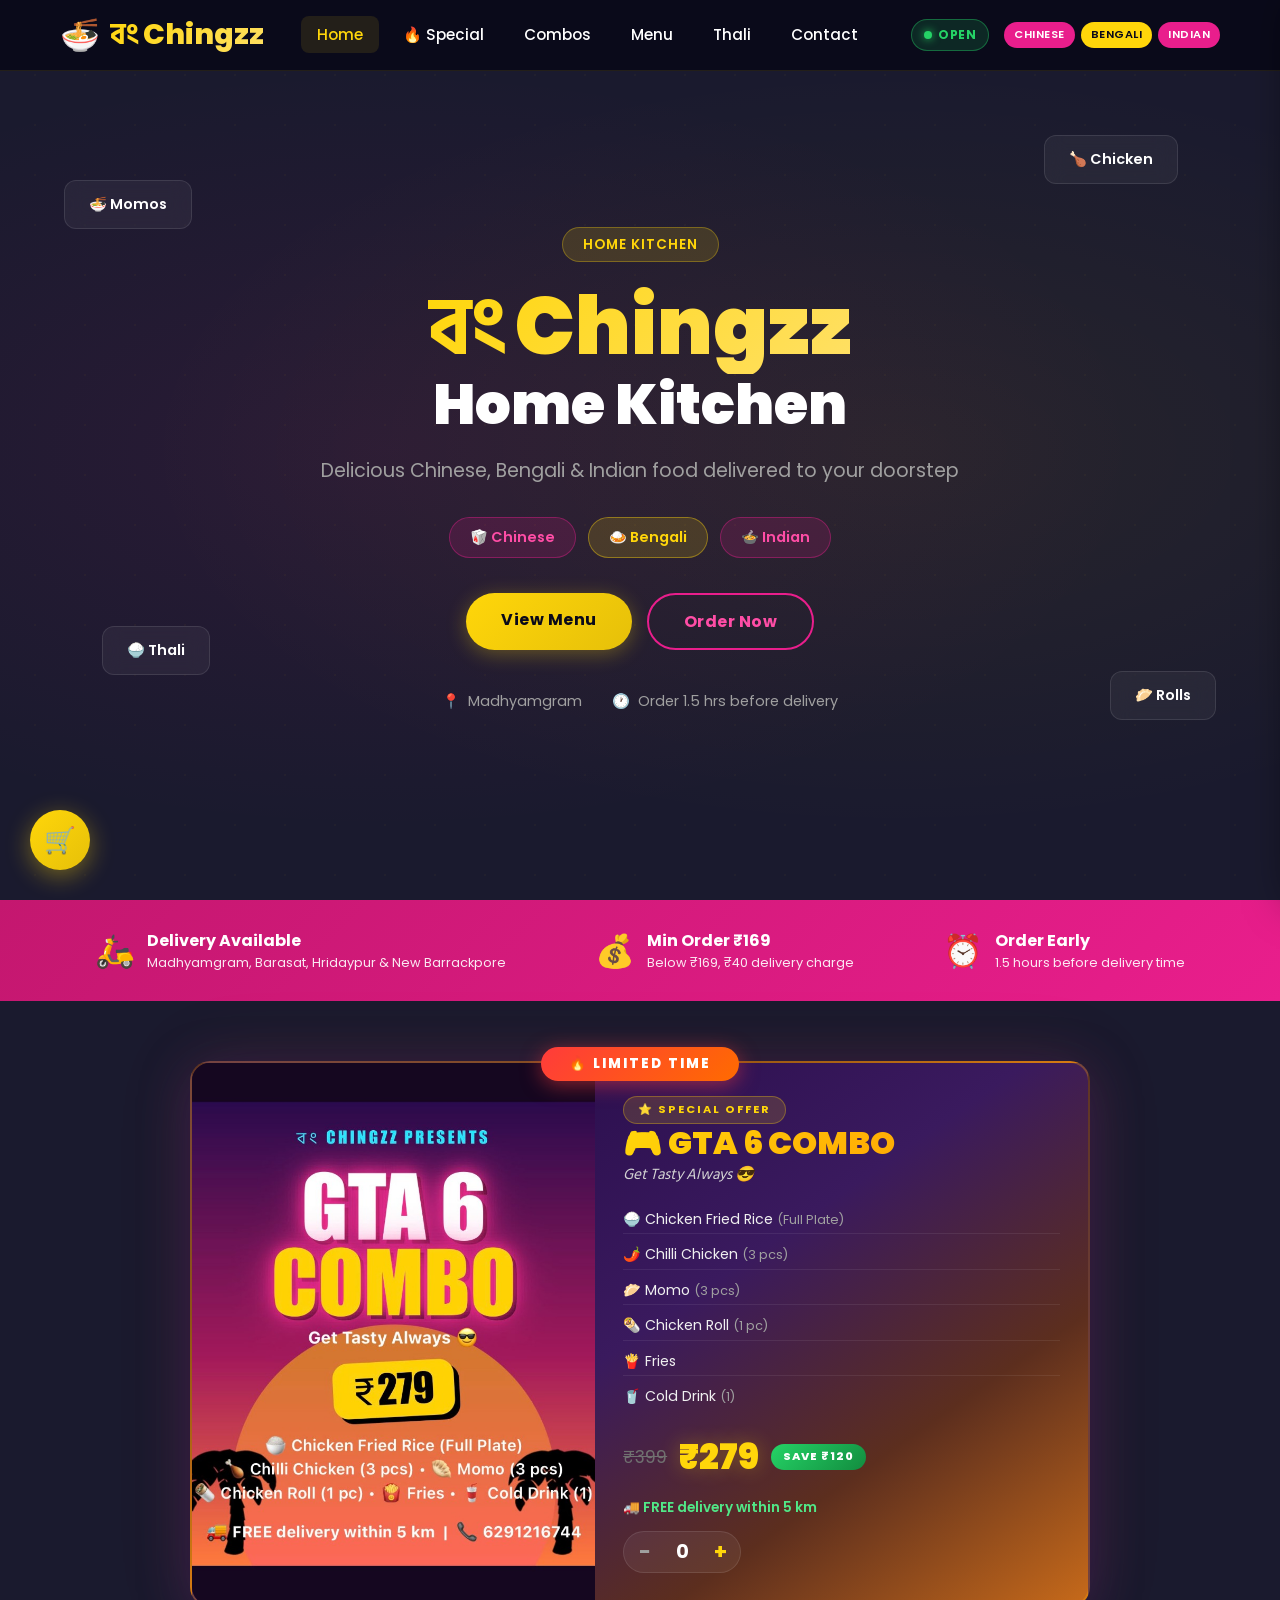
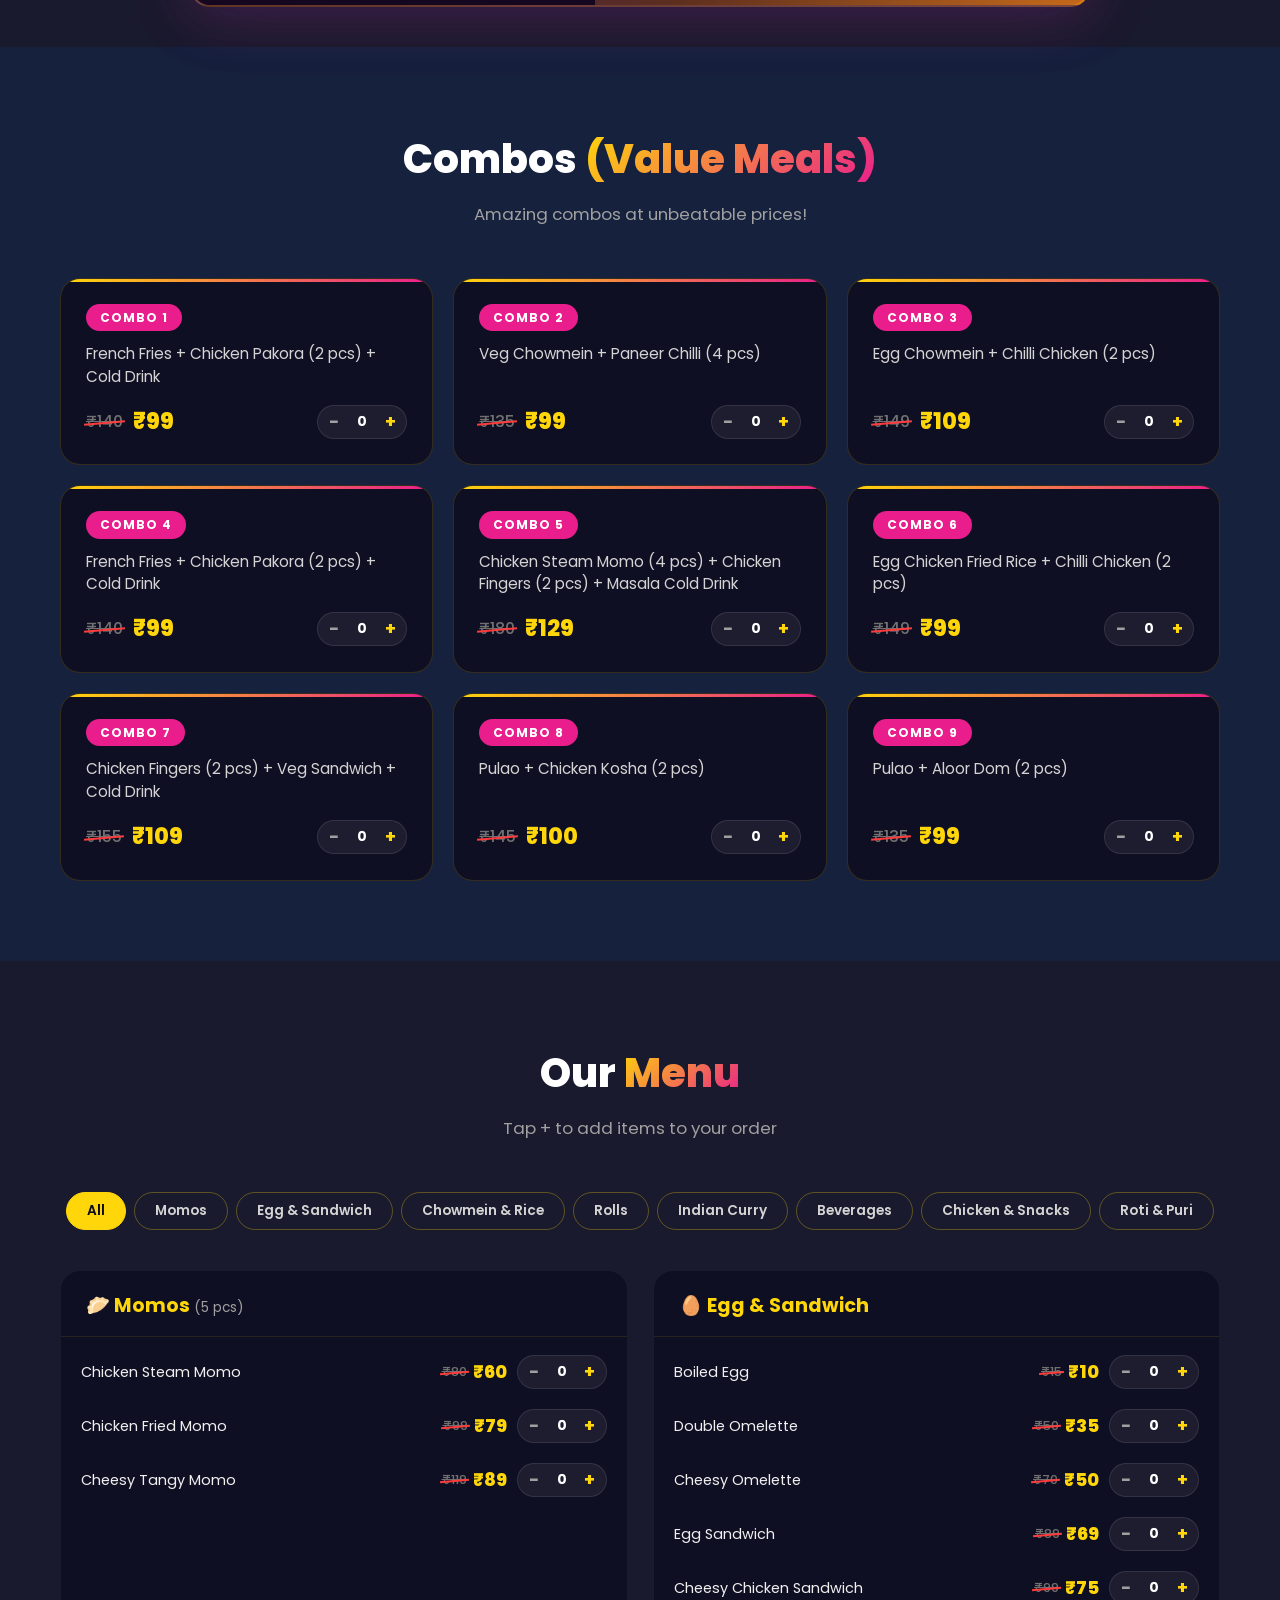
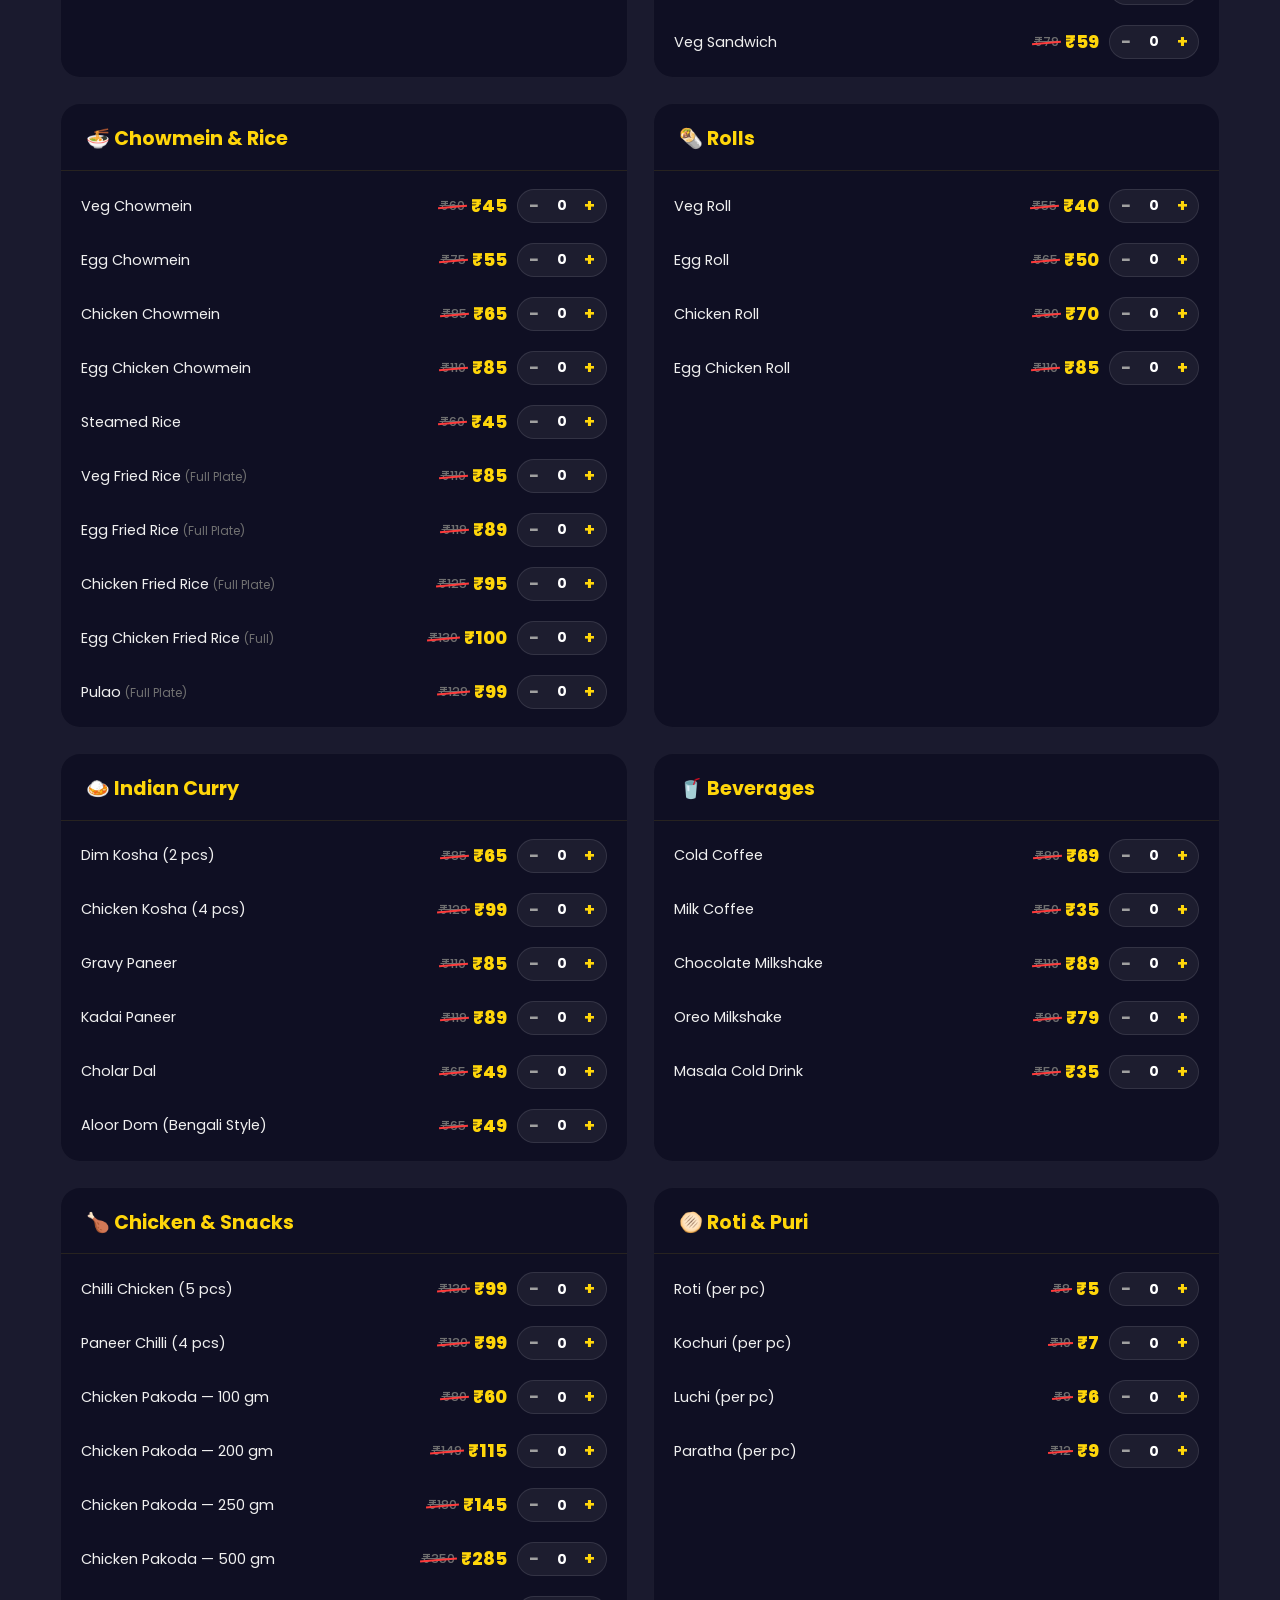
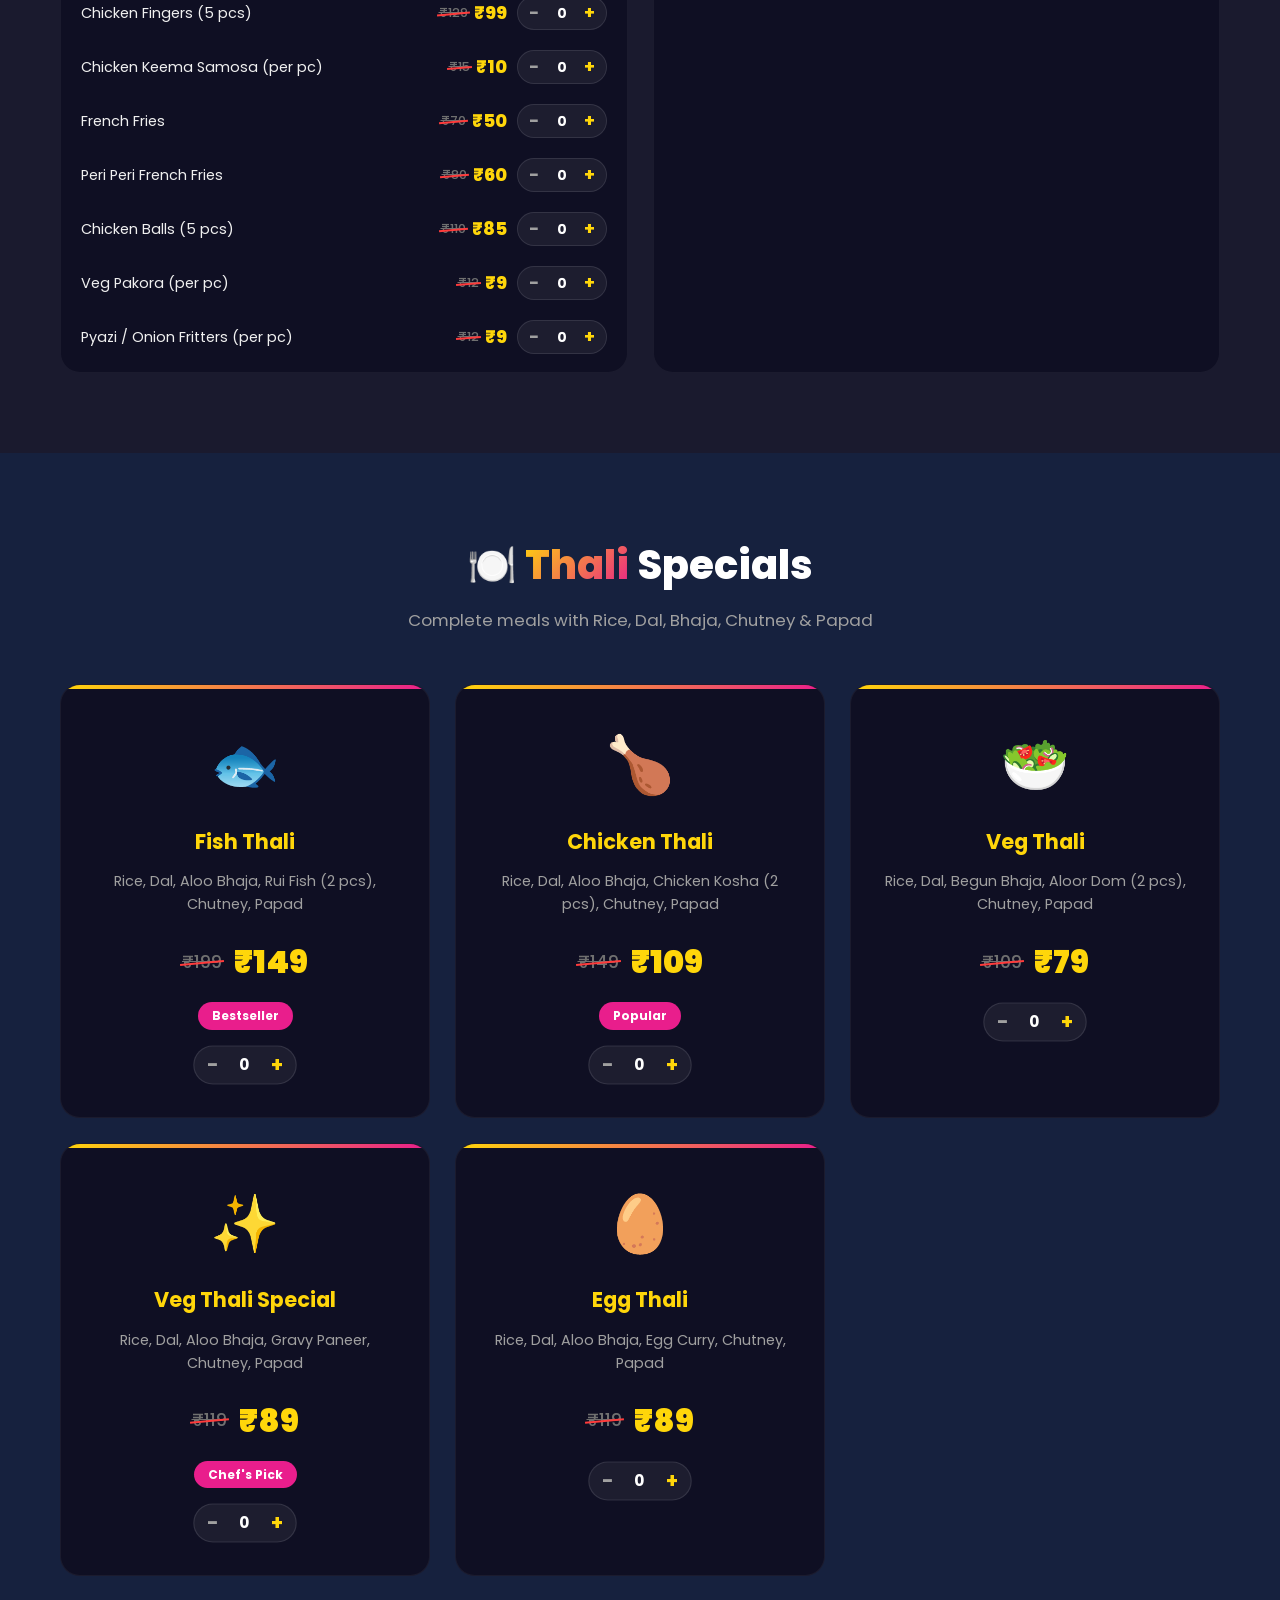
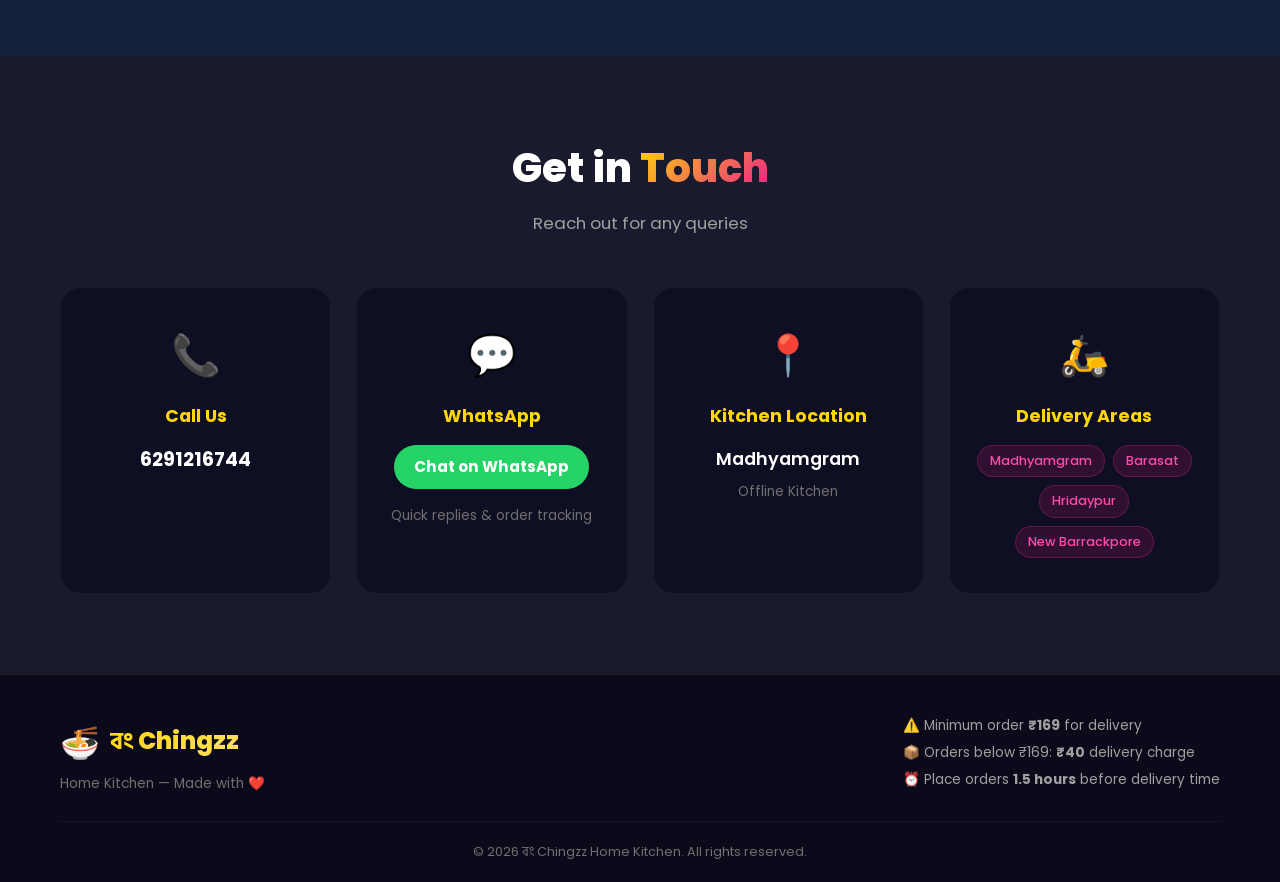
==== commit b8eeecb5: "Add files via upload" ====
--- a/index.html
+++ b/index.html
@@ -20,6 +20,7 @@
             </a>
             <ul class="nav-links" id="navLinks">
                 <li><a href="#home">Home</a></li>
+                <li><a href="#special">🔥 Special</a></li>
                 <li><a href="#combos">Combos</a></li>
                 <li><a href="#menu">Menu</a></li>
                 <li><a href="#thali">Thali</a></li>
@@ -121,6 +122,50 @@
         </div>
     </section>
 
+    <!-- 🔥 GTA 6 COMBO — Limited Time Special Offer 🔥 -->
+    <section class="section special-offer-section" id="special">
+        <div class="container">
+            <div class="special-offer-wrapper">
+                <div class="special-badge-ribbon">🔥 LIMITED TIME</div>
+                <div class="special-offer-card">
+                    <div class="special-offer-image">
+                        <img src="gta6-combo.jpg" alt="GTA 6 Combo — বং Chingzz Special Offer" loading="lazy">
+                    </div>
+                    <div class="special-offer-details">
+                        <div class="special-offer-header">
+                            <span class="special-tag">⭐ SPECIAL OFFER</span>
+                            <h2 class="special-title">🎮 GTA 6 COMBO</h2>
+                            <p class="special-tagline">Get Tasty Always 😎</p>
+                        </div>
+                        <ul class="special-items-list">
+                            <li>🍚 Chicken Fried Rice <span>(Full Plate)</span></li>
+                            <li>🌶️ Chilli Chicken <span>(3 pcs)</span></li>
+                            <li>🥟 Momo <span>(3 pcs)</span></li>
+                            <li>🌯 Chicken Roll <span>(1 pc)</span></li>
+                            <li>🍟 Fries</li>
+                            <li>🥤 Cold Drink <span>(1)</span></li>
+                        </ul>
+                        <div class="special-offer-bottom">
+                            <div class="special-price-block">
+                                <span class="special-old-price">₹399</span>
+                                <span class="special-current-price">₹279</span>
+                                <span class="special-save-badge">SAVE ₹120</span>
+                            </div>
+                            <div class="special-free-delivery">🚚 FREE delivery within 5 km</div>
+                            <div class="special-cta-row">
+                                <div class="qty-control special-qty" data-item="GTA 6 Combo: Chicken Fried Rice + Chilli Chicken + Momo + Chicken Roll + Fries + Cold Drink" data-price="279">
+                                    <button class="qty-btn qty-minus" aria-label="Remove">−</button>
+                                    <span class="qty-count">0</span>
+                                    <button class="qty-btn qty-plus" aria-label="Add">+</button>
+                                </div>
+                            </div>
+                        </div>
+                    </div>
+                </div>
+            </div>
+        </div>
+    </section>
+
     <!-- Combos Section -->
     <section class="section combos-section" id="combos">
         <div class="container">
--- a/styles.css
+++ b/styles.css
@@ -1291,6 +1291,214 @@
 }
 
 
+/* ===== 🔥 GTA 6 COMBO — Special Offer Section ===== */
+.special-offer-section {
+    padding: 60px 0 40px;
+}
+.special-offer-wrapper {
+    position: relative;
+    max-width: 900px;
+    margin: 0 auto;
+}
+.special-badge-ribbon {
+    position: absolute;
+    top: -14px;
+    left: 50%;
+    transform: translateX(-50%);
+    z-index: 10;
+    background: linear-gradient(135deg, #ff3b3b, #ff6b00);
+    color: #fff;
+    font-weight: 800;
+    font-size: 0.85rem;
+    letter-spacing: 2px;
+    padding: 6px 28px;
+    border-radius: 30px;
+    box-shadow: 0 4px 20px rgba(255, 59, 59, 0.5);
+    animation: pulseRibbon 2s ease-in-out infinite;
+}
+@keyframes pulseRibbon {
+    0%, 100% { box-shadow: 0 4px 20px rgba(255, 59, 59, 0.5); transform: translateX(-50%) scale(1); }
+    50%      { box-shadow: 0 6px 30px rgba(255, 107, 0, 0.7); transform: translateX(-50%) scale(1.05); }
+}
+.special-offer-card {
+    display: flex;
+    background: linear-gradient(145deg, #1a0533 0%, #2d1050 25%, #3a1a5e 50%, #5c2e1e 75%, #c76a1a 100%);
+    border-radius: var(--radius-lg);
+    overflow: hidden;
+    border: 2px solid rgba(255, 165, 0, 0.3);
+    box-shadow: 0 10px 50px rgba(90, 30, 120, 0.4), 0 0 80px rgba(255, 100, 0, 0.1);
+    transition: transform 0.4s ease, box-shadow 0.4s ease;
+}
+.special-offer-card:hover {
+    transform: translateY(-4px);
+    box-shadow: 0 16px 60px rgba(90, 30, 120, 0.5), 0 0 100px rgba(255, 100, 0, 0.15);
+}
+.special-offer-image {
+    flex: 0 0 45%;
+    max-width: 45%;
+    overflow: hidden;
+}
+.special-offer-image img {
+    width: 100%;
+    height: 100%;
+    object-fit: cover;
+    display: block;
+    transition: transform 0.5s ease;
+}
+.special-offer-card:hover .special-offer-image img {
+    transform: scale(1.05);
+}
+.special-offer-details {
+    flex: 1;
+    padding: 32px 28px;
+    display: flex;
+    flex-direction: column;
+    justify-content: center;
+    gap: 18px;
+}
+.special-tag {
+    display: inline-block;
+    background: rgba(255, 214, 10, 0.15);
+    border: 1px solid rgba(255, 214, 10, 0.3);
+    color: var(--yellow);
+    font-size: 0.7rem;
+    font-weight: 700;
+    letter-spacing: 2px;
+    padding: 4px 14px;
+    border-radius: 20px;
+    text-transform: uppercase;
+    width: fit-content;
+}
+.special-title {
+    font-size: 2rem;
+    font-weight: 900;
+    background: linear-gradient(135deg, #ffd60a, #ff9500, #ffd60a);
+    background-size: 200% auto;
+    -webkit-background-clip: text;
+    -webkit-text-fill-color: transparent;
+    background-clip: text;
+    animation: shimmerTitle 3s ease-in-out infinite;
+    line-height: 1.2;
+}
+@keyframes shimmerTitle {
+    0%   { background-position: 0% center; }
+    50%  { background-position: 100% center; }
+    100% { background-position: 0% center; }
+}
+.special-tagline {
+    color: var(--gray-200);
+    font-size: 0.95rem;
+    font-style: italic;
+}
+.special-items-list {
+    list-style: none;
+    display: flex;
+    flex-direction: column;
+    gap: 6px;
+}
+.special-items-list li {
+    font-size: 0.88rem;
+    color: var(--gray-100);
+    padding: 3px 0;
+    border-bottom: 1px solid rgba(255, 255, 255, 0.07);
+}
+.special-items-list li:last-child {
+    border-bottom: none;
+}
+.special-items-list li span {
+    color: var(--gray-300);
+    font-size: 0.8rem;
+}
+.special-offer-bottom {
+    display: flex;
+    flex-direction: column;
+    gap: 12px;
+}
+.special-price-block {
+    display: flex;
+    align-items: center;
+    gap: 12px;
+    flex-wrap: wrap;
+}
+.special-old-price {
+    font-size: 1.1rem;
+    color: var(--gray-400);
+    text-decoration: line-through;
+}
+.special-current-price {
+    font-size: 2.2rem;
+    font-weight: 900;
+    color: var(--yellow);
+    text-shadow: 0 0 20px rgba(255, 214, 10, 0.3);
+}
+.special-save-badge {
+    background: linear-gradient(135deg, #25d366, #128c3f);
+    color: #fff;
+    font-size: 0.7rem;
+    font-weight: 800;
+    letter-spacing: 1px;
+    padding: 4px 12px;
+    border-radius: 20px;
+}
+.special-free-delivery {
+    color: #51e887;
+    font-size: 0.85rem;
+    font-weight: 600;
+}
+.special-cta-row {
+    display: flex;
+    align-items: center;
+    gap: 14px;
+}
+.special-qty .qty-btn {
+    width: 40px;
+    height: 40px;
+    font-size: 1.3rem;
+}
+.special-qty .qty-count {
+    font-size: 1.2rem;
+    min-width: 36px;
+}
+
+/* Special Offer Responsive */
+@media (max-width: 768px) {
+    .special-offer-card {
+        flex-direction: column;
+    }
+    .special-offer-image {
+        flex: none;
+        max-width: 100%;
+        max-height: 320px;
+    }
+    .special-offer-details {
+        padding: 24px 20px;
+    }
+    .special-title {
+        font-size: 1.6rem;
+    }
+    .special-current-price {
+        font-size: 1.8rem;
+    }
+    .special-offer-section {
+        padding: 50px 0 30px;
+    }
+}
+@media (max-width: 480px) {
+    .special-offer-details {
+        padding: 20px 16px;
+    }
+    .special-title {
+        font-size: 1.4rem;
+    }
+    .special-current-price {
+        font-size: 1.6rem;
+    }
+    .special-badge-ribbon {
+        font-size: 0.75rem;
+        padding: 5px 20px;
+    }
+}
+
 /* ===== When Kitchen is Closed: Turn Off Cart Facility & Add Buttons ===== */
 body.kitchen-is-closed .qty-control {
     display: none !important;
